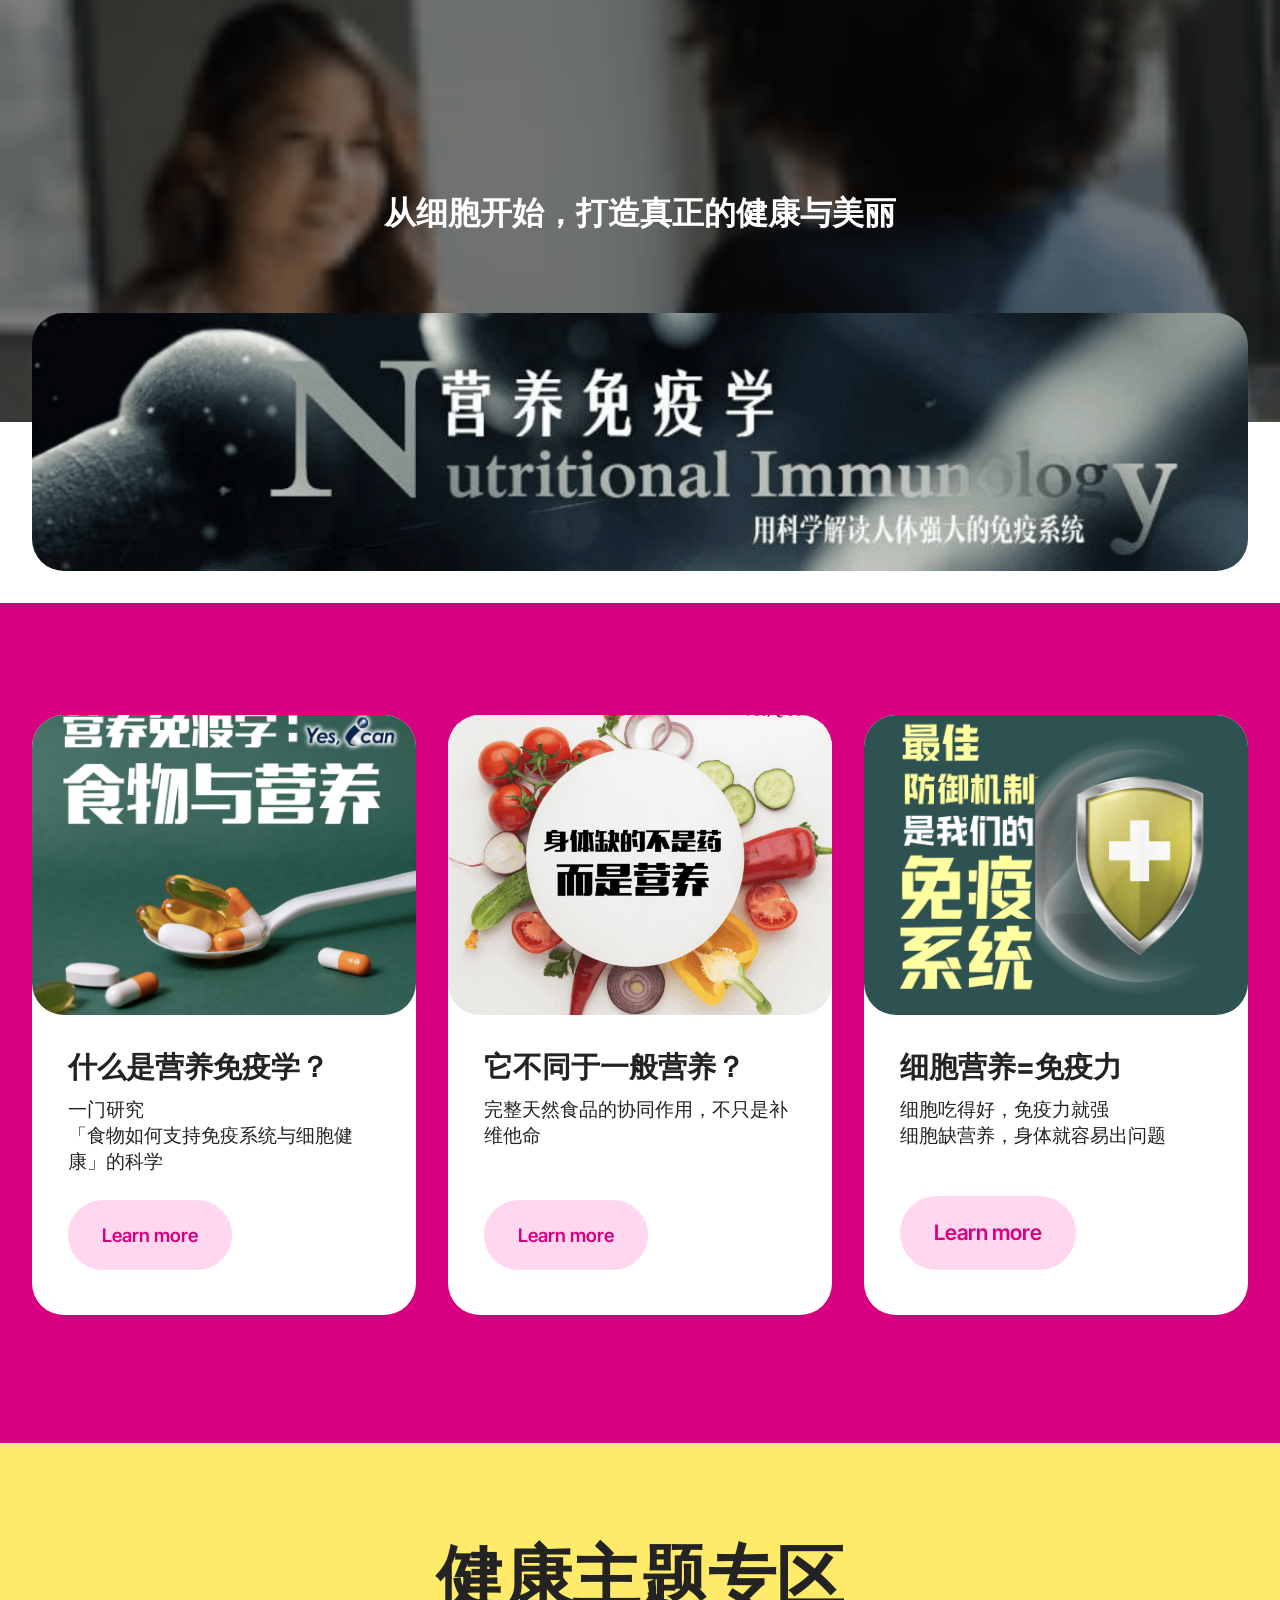
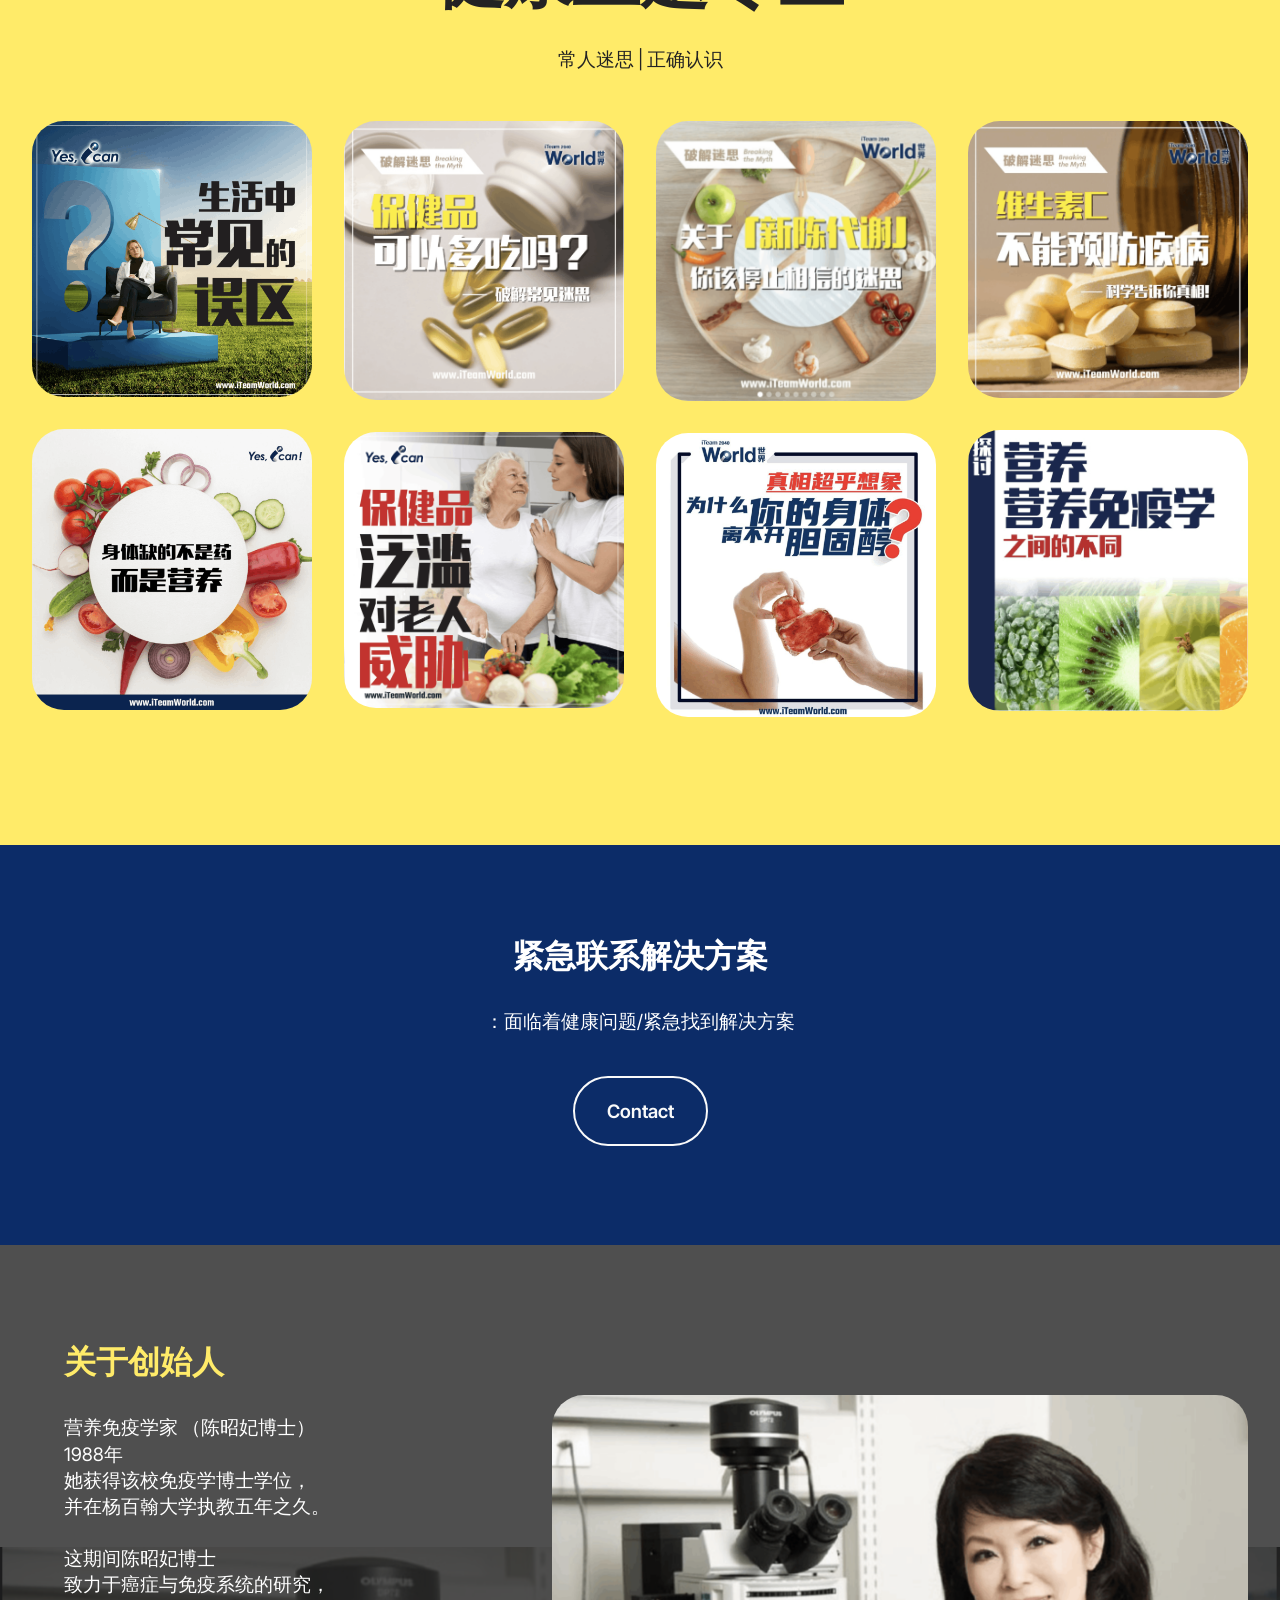
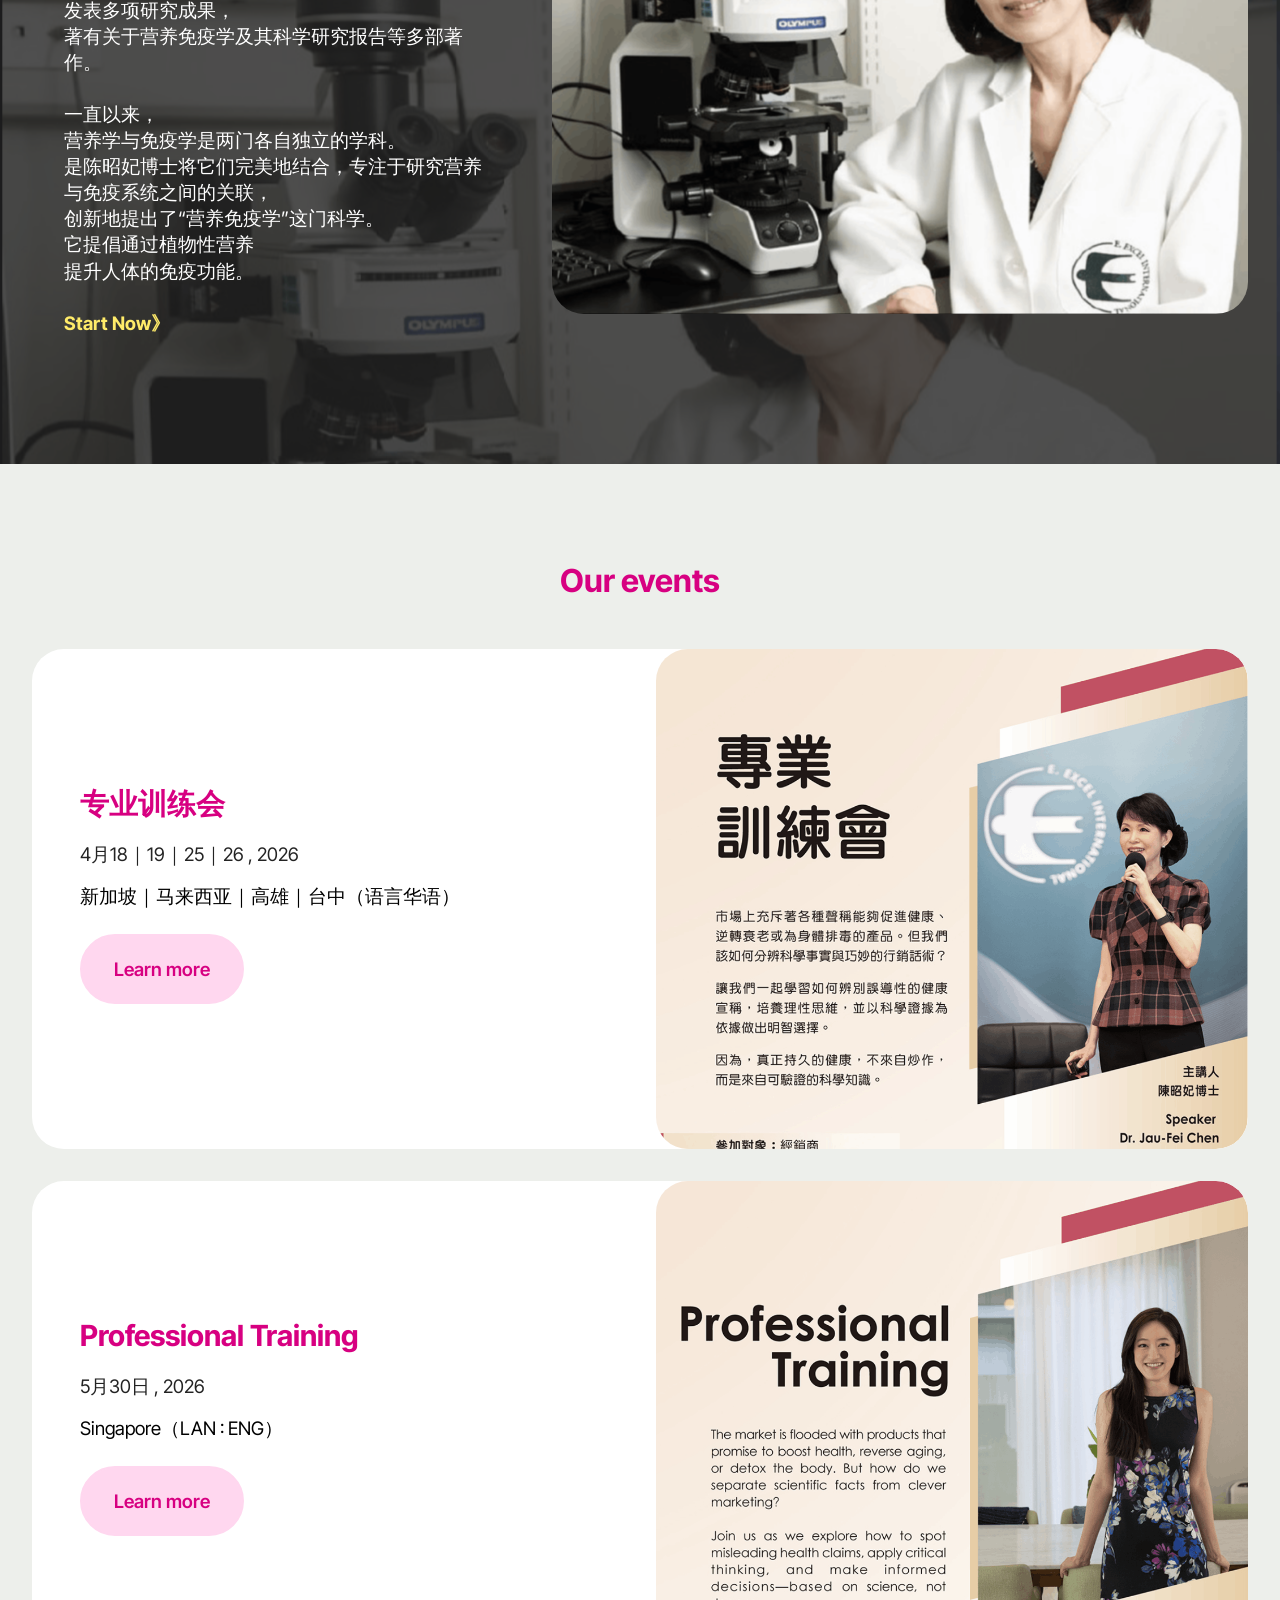
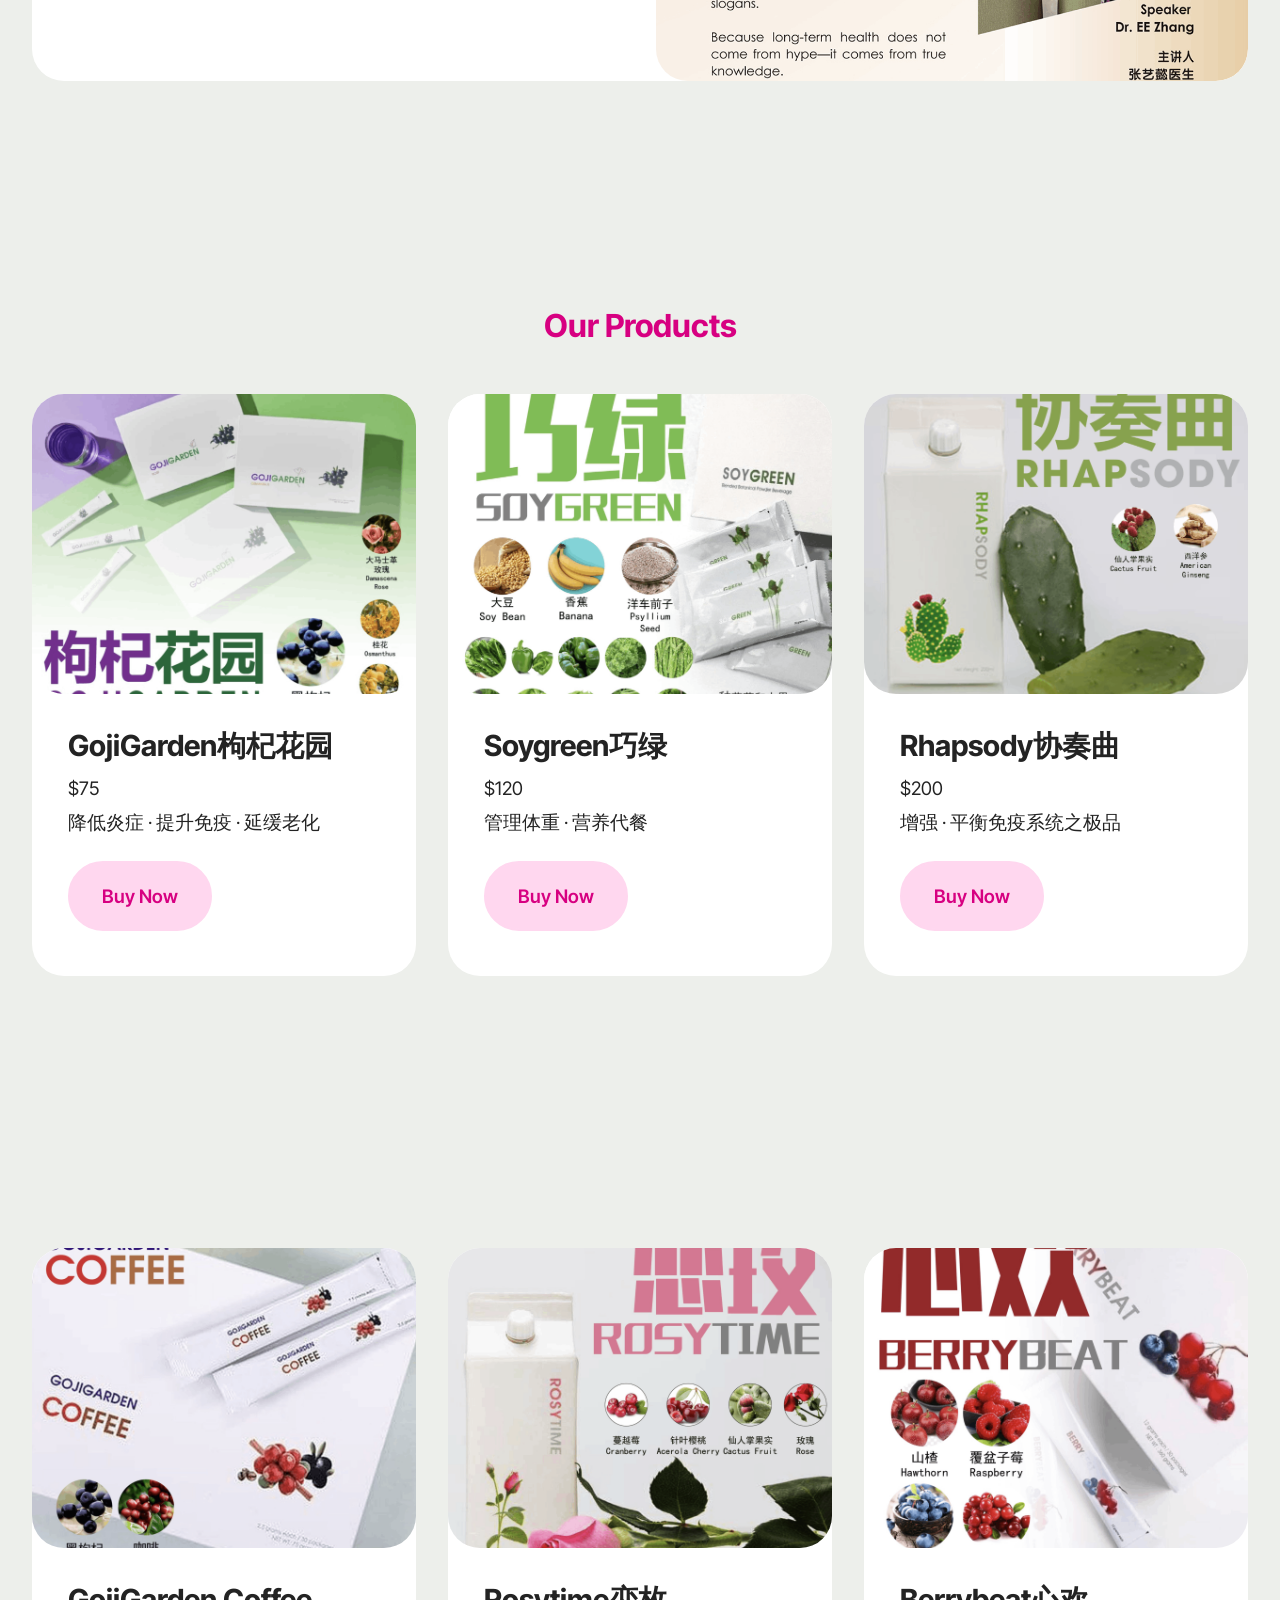
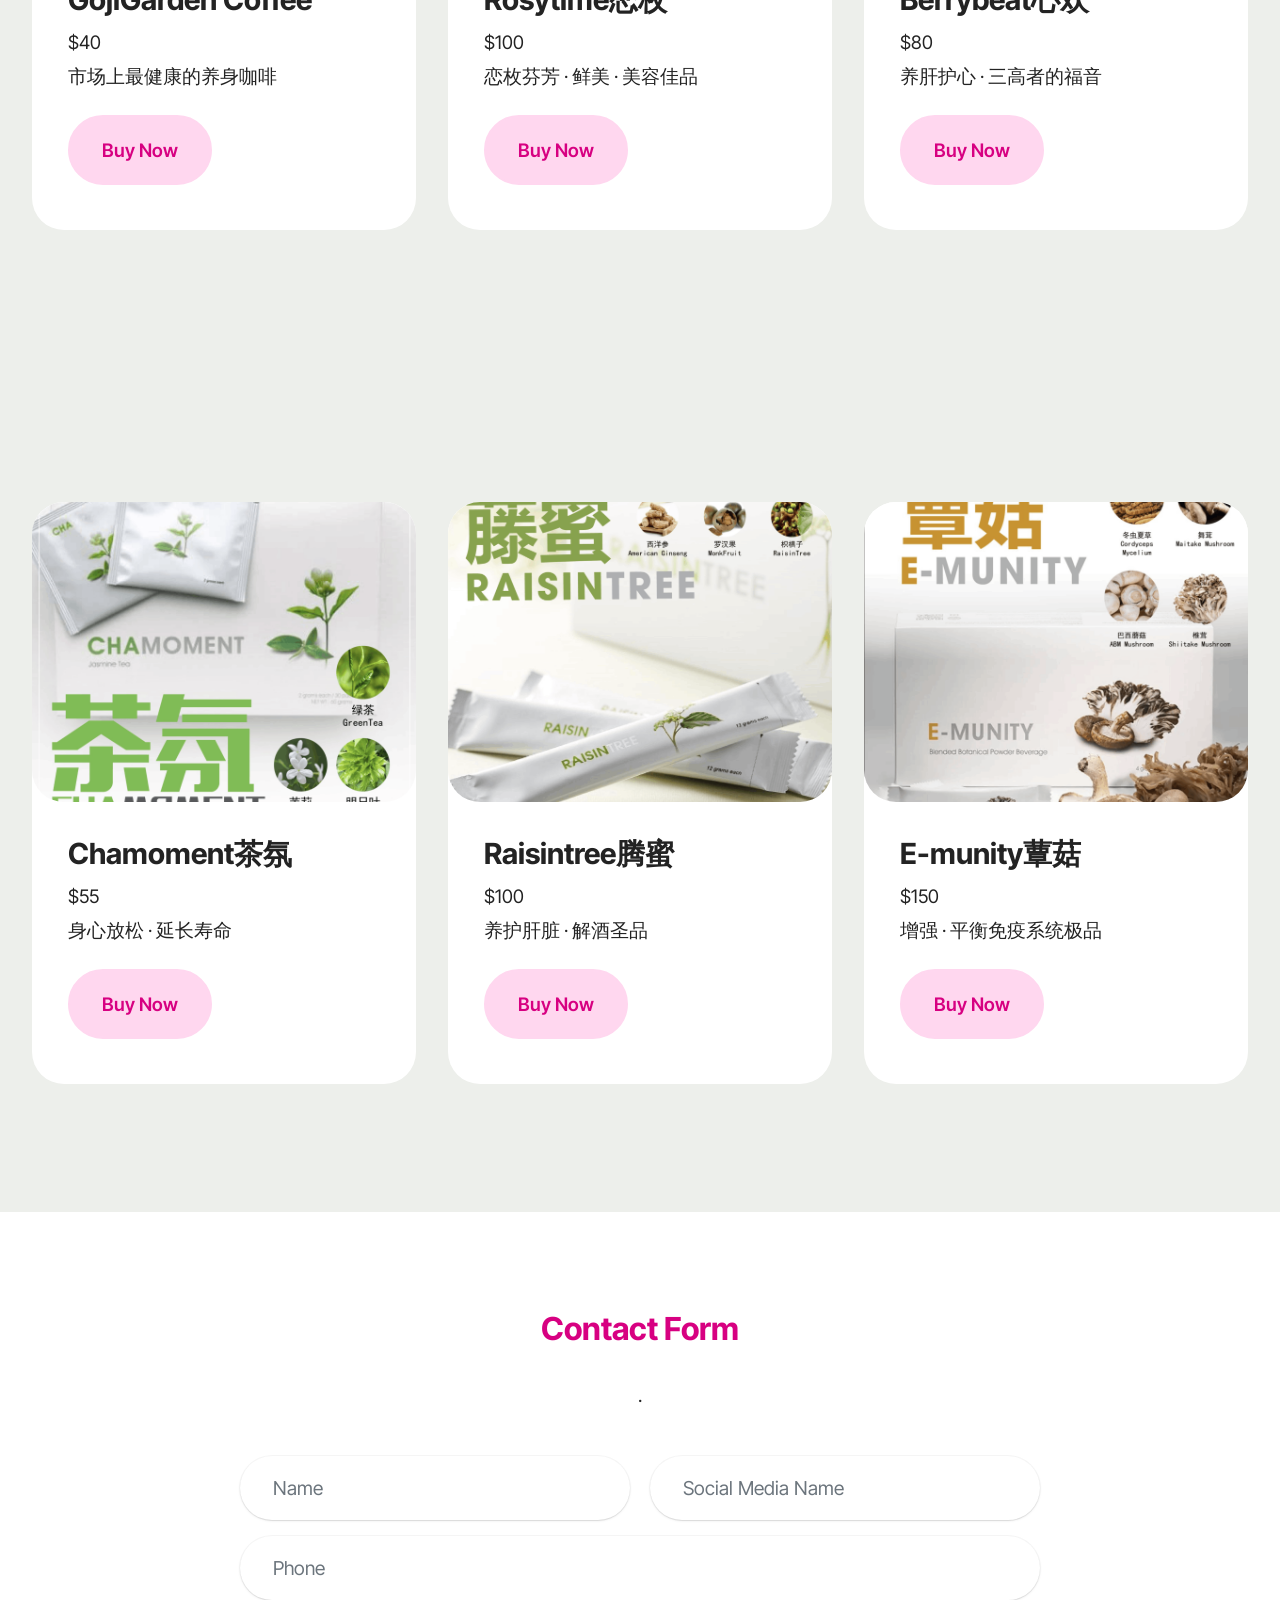
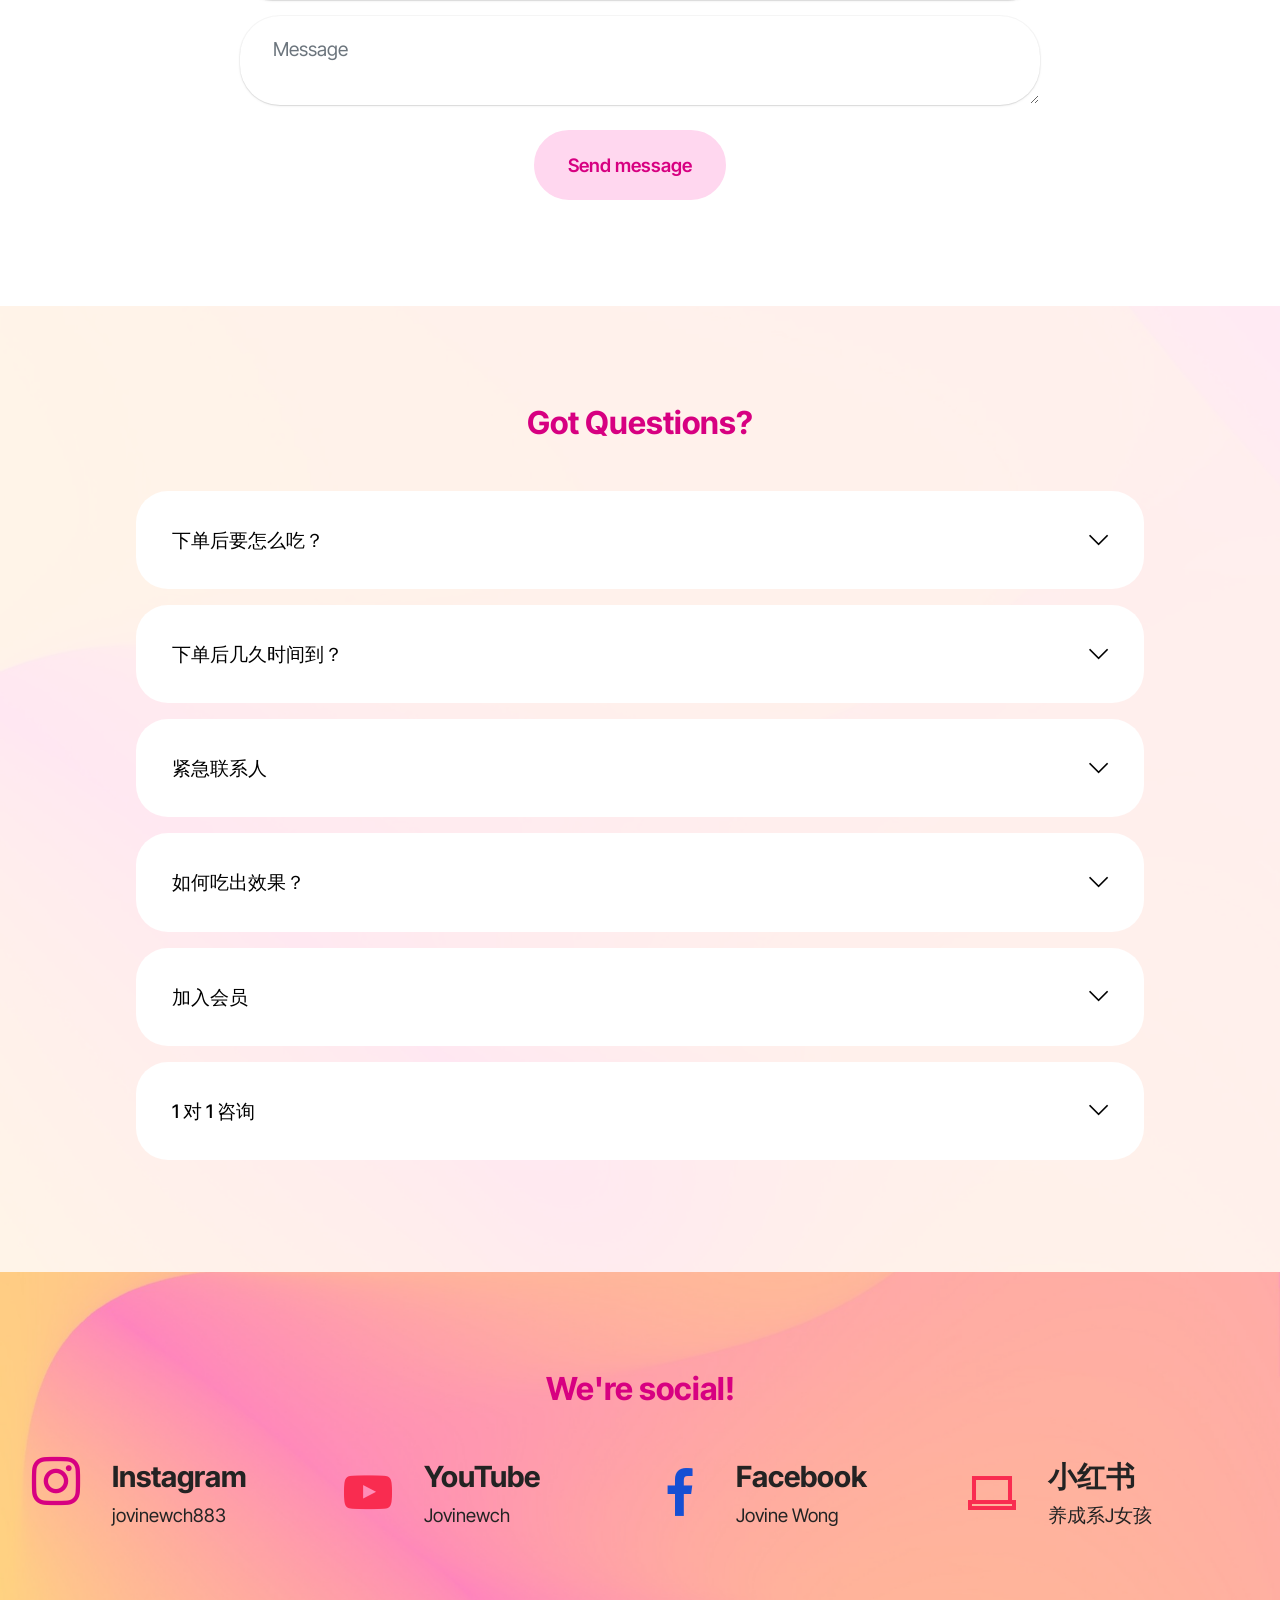
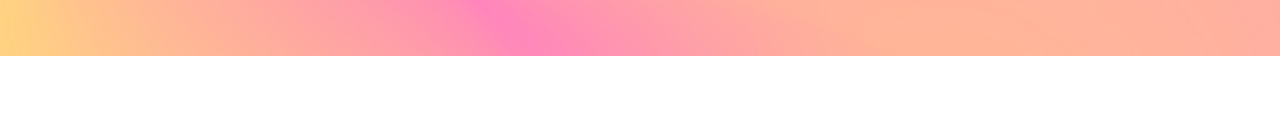
==== index.html @ 250b7144 "create github pages" ====
<!DOCTYPE html>
<html  >
<head>
  <!-- Site made with Mobirise Website Builder v6.1.4, https://mobirise.com -->
  <meta charset="UTF-8">
  <meta http-equiv="X-UA-Compatible" content="IE=edge">
  <meta name="generator" content="Mobirise v6.1.4, mobirise.com">
  <meta name="twitter:card" content="summary_large_image"/>
  <meta name="twitter:image:src" content="assets/images/index-meta.png">
  <meta property="og:image" content="assets/images/index-meta.png">
  <meta name="twitter:title" content="Your Inner World">
  <meta name="viewport" content="width=device-width, initial-scale=1, minimum-scale=1">
  <link rel="shortcut icon" href="assets/images/screenshot202025-10-0620at201.25.31e280afpm-128x128.png" type="image/x-icon">
  <meta name="description" content="Welcome to Your Inner World —
where your cells glow before your skin does.
你的身体，其实一直在说话。
透过营养免疫学，带你走进内在的世界，
看见细胞如何决定能量、肌肤与健康的秘密">
  
  
  <title>Your Inner World</title>
  <link rel="stylesheet" href="assets/web/assets/mobirise-icons2/mobirise2.css">
  <link rel="stylesheet" href="assets/bootstrap/css/bootstrap.min.css">
  <link rel="stylesheet" href="assets/parallax/jarallax.css">
  <link rel="stylesheet" href="assets/animatecss/animate.css">
  <link rel="stylesheet" href="assets/socicon/css/styles.css">
  <link rel="stylesheet" href="assets/theme/css/style.css">
  <link rel="stylesheet" href="assets/gallery/style.css">
  <link rel="preload" href="https://fonts.googleapis.com/css?family=Inter+Tight:100,200,300,400,500,600,700,800,900,100i,200i,300i,400i,500i,600i,700i,800i,900i&display=swap" as="style" onload="this.onload=null;this.rel='stylesheet'">
  <noscript><link rel="stylesheet" href="https://fonts.googleapis.com/css?family=Inter+Tight:100,200,300,400,500,600,700,800,900,100i,200i,300i,400i,500i,600i,700i,800i,900i&display=swap"></noscript>
  <link rel="preload" as="style" href="assets/mobirise/css/mbr-additional.css?v=VxQyGC"><link rel="stylesheet" href="assets/mobirise/css/mbr-additional.css?v=VxQyGC" type="text/css">

  
  
  
</head>
<body>
  
  <section data-bs-version="5.1" class="header5 cid-tJS6uM4N87 mbr-parallax-background" id="header05-1">
	

	
	<div class="mbr-overlay" style="opacity: 0.5; background-color: rgb(0, 0, 0);"></div>
	<div class="topbg"></div>
	<div class="align-center container">
		<div class="row justify-content-center">
			<div class="col-md-12 col-lg-9">
				<h1 class="mbr-section-title mbr-fonts-style mb-4 display-2"><strong>从细胞开始，打造真正的健康与美丽</strong></h1>
				<p class="mbr-text mbr-fonts-style mb-4 display-7"></p>
				
			</div>
		</div>
		<div class="row mt-5 justify-content-center">
			<div class="col-12 col-lg-12">
				<img src="assets/images/screenshot202025-10-0620at2011.59.02e280afam-1282x284.png" alt="Mobirise Website Builder" title="">
			</div>
		</div>
	</div>
</section>

<section data-bs-version="5.1" class="features4 cid-tMlEXTHLbS" id="features04-w">
	
	
	<div class="container">
		<div class="row justify-content-center">
			<div class="col-12 content-head">
				<div class="mbr-section-head mb-5">
					<h4 class="mbr-section-title mbr-fonts-style align-center mb-0 display-1"></h4>
					<h5 class="mbr-section-subtitle mbr-fonts-style align-center mb-0 mt-4 display-7"></h5>
					
				</div>
			</div>
		</div>
		<div class="row">
			<div class="item features-image col-12 col-md-6 col-lg-4 active">
				<div class="item-wrapper">
					<div class="item-img">
						<img src="assets/images/screenshot202025-10-0620at201.48.02e280afpm-816x812.png" alt="Mobirise Website Builder">
					</div>
					<div class="item-content">
						<h5 class="item-title mbr-fonts-style display-5">
							<strong>什么是营养免疫学？</strong>
						</h5>
						
						<p class="mbr-text mbr-fonts-style display-7">一门研究<br>「食物如何支持免疫系统与细胞健康」的科学</p>
						<div class="mbr-section-btn item-footer"><a href="#" class="btn item-btn btn-secondary display-7" target="_blank">Learn more</a></div>
					</div>

				</div>
			</div>
			<div class="item features-image col-12 col-md-6 col-lg-4">
				<div class="item-wrapper">
					<div class="item-img">
						<img src="assets/images/screenshot202025-10-0620at201.25.31e280afpm-712x713.png" alt="Mobirise Website Builder" data-slide-to="1" data-bs-slide-to="1">
					</div>
					<div class="item-content">
						<h5 class="item-title mbr-fonts-style display-5"><strong>它不同于一般营养？</strong>
						</h5>
						
						<p class="mbr-text mbr-fonts-style display-7">完整天然食品的协同作用，不只是补维他命</p>
						<div class="mbr-section-btn item-footer"><a href="" class="btn item-btn btn-secondary display-7">Learn more</a></div>
					</div>
				</div>
			</div><div class="item features-image col-12 col-md-6 col-lg-4">
				<div class="item-wrapper">
					<div class="item-img">
						<img src="assets/images/screenshot202025-10-0620at202.32.43e280afpm-790x824.png" alt="Mobirise Website Builder" data-slide-to="2" data-bs-slide-to="2">
					</div>
					<div class="item-content">
						<h5 class="item-title mbr-fonts-style display-5">
							<strong>细胞营养=免疫力</strong></h5>
						
						<p class="mbr-text mbr-fonts-style display-7">细胞吃得好，免疫力就强<br>细胞缺营养，身体就容易出问题<br>
						</p>
						<div class="mbr-section-btn item-footer"><a href="" class="btn item-btn btn-secondary display-4">Learn more</a></div>
					</div>
				</div>
			</div>
			
		</div>
	</div>
</section>

<section data-bs-version="5.1" class="gallery1 mbr-gallery cid-tMlDYtQ5fF" id="gallery02-v">
    

    
    

    <div class="container">
        <div class="row justify-content-center">
            <div class="col-12 content-head">
                <div class="mbr-section-head mb-5">
                    <h3 class="mbr-section-title mbr-fonts-style align-center m-0 display-1"><strong>健康主题专区</strong></h3>
                    <h4 class="mbr-section-subtitle mbr-fonts-style align-center mb-0 mt-4 display-7">常人迷思 | 正确认识</h4>
                </div>
            </div>
        </div>
        <div class="row mbr-gallery mbr-masonry" data-masonry="{&quot;percentPosition&quot;: true }">
            <div class="col-12 col-md-6 col-lg-3 item gallery-image active">
                <div class="item-wrapper" data-toggle="modal" data-bs-toggle="modal" data-target="#uZ0lN7jy2P-modal" data-bs-target="#uZ0lN7jy2P-modal">
                    <img class="w-100" src="assets/images/screenshot202025-10-0620at201.49.42e280afpm-518x512.png" alt="Mobirise Website Builder" data-slide-to="0" data-bs-slide-to="0" data-target="#lb-uZ0lN7jy2P" data-bs-target="#lb-uZ0lN7jy2P">
                    <div class="icon-wrapper">
                        <span class="mobi-mbri mobi-mbri-search mbr-iconfont mbr-iconfont-btn"></span>
                    </div>
                </div>
                
            </div><div class="col-12 col-md-6 col-lg-3 item gallery-image">
                <div class="item-wrapper" data-toggle="modal" data-bs-toggle="modal" data-target="#uZ0lN7jy2P-modal" data-bs-target="#uZ0lN7jy2P-modal">
                    <img class="w-100" src="assets/images/screenshot202025-10-0620at201.23.51e280afpm-613x611.png" alt="Mobirise Website Builder" data-slide-to="1" data-bs-slide-to="1" data-target="#lb-uZ0lN7jy2P" data-bs-target="#lb-uZ0lN7jy2P">
                    <div class="icon-wrapper">
                        <span class="mobi-mbri mobi-mbri-search mbr-iconfont mbr-iconfont-btn"></span>
                    </div>
                </div>
                
            </div>
            <div class="col-12 col-md-6 col-lg-3 item gallery-image">
                <div class="item-wrapper" data-toggle="modal" data-bs-toggle="modal" data-target="#uZ0lN7jy2P-modal" data-bs-target="#uZ0lN7jy2P-modal">
                    <img class="w-100" src="assets/images/screenshot202025-10-0620at201.27.01e280afpm-613x613.png" alt="Mobirise Website Builder" data-slide-to="2" data-bs-slide-to="2" data-target="#lb-uZ0lN7jy2P" data-bs-target="#lb-uZ0lN7jy2P">
                    <div class="icon-wrapper">
                        <span class="mobi-mbri mobi-mbri-search mbr-iconfont mbr-iconfont-btn"></span>
                    </div>
                </div>
                
            </div>
            
            <div class="col-12 col-md-6 col-lg-3 item gallery-image">
                <div class="item-wrapper" data-toggle="modal" data-bs-toggle="modal" data-target="#uZ0lN7jy2P-modal" data-bs-target="#uZ0lN7jy2P-modal">
                    <img class="w-100" src="assets/images/screenshot202025-10-0620at201.33.58e280afpm-613x608.png" alt="Mobirise Website Builder" data-slide-to="3" data-bs-slide-to="3" data-target="#lb-uZ0lN7jy2P" data-bs-target="#lb-uZ0lN7jy2P">
                    <div class="icon-wrapper">
                        <span class="mobi-mbri mobi-mbri-search mbr-iconfont mbr-iconfont-btn"></span>
                    </div>
                </div>
                
            </div><div class="col-12 col-md-6 col-lg-3 item gallery-image">
                <div class="item-wrapper" data-toggle="modal" data-bs-toggle="modal" data-target="#uZ0lN7jy2P-modal" data-bs-target="#uZ0lN7jy2P-modal">
                    <img class="w-100" src="assets/images/screenshot202025-10-0620at201.25.31e280afpm-518x519.png" alt="Mobirise Website Builder" data-slide-to="4" data-bs-slide-to="4" data-target="#lb-uZ0lN7jy2P" data-bs-target="#lb-uZ0lN7jy2P">
                    <div class="icon-wrapper">
                        <span class="mobi-mbri mobi-mbri-search mbr-iconfont mbr-iconfont-btn"></span>
                    </div>
                </div>
                
            </div><div class="col-12 col-md-6 col-lg-3 item gallery-image">
                <div class="item-wrapper" data-toggle="modal" data-bs-toggle="modal" data-target="#uZ0lN7jy2P-modal" data-bs-target="#uZ0lN7jy2P-modal">
                    <img class="w-100" src="assets/images/screenshot202025-10-0620at201.27.56e280afpm-613x614.png" alt="Mobirise Website Builder" data-slide-to="5" data-bs-slide-to="5" data-target="#lb-uZ0lN7jy2P" data-bs-target="#lb-uZ0lN7jy2P">
                    <div class="icon-wrapper">
                        <span class="mobi-mbri mobi-mbri-search mbr-iconfont mbr-iconfont-btn"></span>
                    </div>
                </div>
                
            </div><div class="col-12 col-md-6 col-lg-3 item gallery-image">
                <div class="item-wrapper" data-toggle="modal" data-bs-toggle="modal" data-target="#uZ0lN7jy2P-modal" data-bs-target="#uZ0lN7jy2P-modal">
                    <img class="w-100" src="assets/images/screenshot202025-10-0620at201.48.20e280afpm-596x589.png" alt="Mobirise Website Builder" data-slide-to="6" data-bs-slide-to="6" data-target="#lb-uZ0lN7jy2P" data-bs-target="#lb-uZ0lN7jy2P">
                    <div class="icon-wrapper">
                        <span class="mobi-mbri mobi-mbri-search mbr-iconfont mbr-iconfont-btn"></span>
                    </div>
                </div>
                
            </div>
            
            <div class="col-12 col-md-6 col-lg-3 item gallery-image">
                <div class="item-wrapper" data-toggle="modal" data-bs-toggle="modal" data-target="#uZ0lN7jy2P-modal" data-bs-target="#uZ0lN7jy2P-modal">
                    <img class="w-100" src="assets/images/screenshot202025-10-0620at201.34.27e280afpm-518x525.png" alt="Mobirise Website Builder" data-slide-to="7" data-bs-slide-to="7" data-target="#lb-uZ0lN7jy2P" data-bs-target="#lb-uZ0lN7jy2P">
                    <div class="icon-wrapper">
                        <span class="mobi-mbri mobi-mbri-search mbr-iconfont mbr-iconfont-btn"></span>
                    </div>
                </div>
                
            </div>
            
        </div>

        <div class="modal mbr-slider" tabindex="-1" role="dialog" aria-hidden="true" id="uZ0lN7jy2P-modal">
            <div class="modal-dialog" role="document">
                <div class="modal-content">
                    <div class="modal-body">
                        <div class="carousel slide" id="lb-uZ0lN7jy2P" data-interval="5000" data-bs-interval="5000">
                            <div class="carousel-inner">
                                <div class="carousel-item active">
                                    <img class="d-block w-100" src="assets/images/screenshot202025-10-0620at201.49.42e280afpm-518x512.png" alt="Mobirise Website Builder">
                                </div><div class="carousel-item">
                                    <img class="d-block w-100" src="assets/images/screenshot202025-10-0620at201.23.51e280afpm-613x611.png" alt="Mobirise Website Builder">
                                </div>
                                <div class="carousel-item">
                                    <img class="d-block w-100" src="assets/images/screenshot202025-10-0620at201.27.01e280afpm-613x613.png" alt="Mobirise Website Builder">
                                </div>
                                
                                <div class="carousel-item">
                                    <img class="d-block w-100" src="assets/images/screenshot202025-10-0620at201.33.58e280afpm-613x608.png" alt="Mobirise Website Builder">
                                </div><div class="carousel-item">
                                    <img class="d-block w-100" src="assets/images/screenshot202025-10-0620at201.25.31e280afpm-518x519.png" alt="Mobirise Website Builder">
                                </div><div class="carousel-item">
                                    <img class="d-block w-100" src="assets/images/screenshot202025-10-0620at201.27.56e280afpm-613x614.png" alt="Mobirise Website Builder">
                                </div><div class="carousel-item">
                                    <img class="d-block w-100" src="assets/images/screenshot202025-10-0620at201.48.20e280afpm-596x589.png" alt="Mobirise Website Builder">
                                </div>
                                
                                <div class="carousel-item">
                                    <img class="d-block w-100" src="assets/images/screenshot202025-10-0620at201.34.27e280afpm-518x525.png" alt="Mobirise Website Builder">
                                </div>
                                
                            </div>
                            <ol class="carousel-indicators">
                                <li data-slide-to="0" data-bs-slide-to="0" class="active" data-target="#lb-uZ0lN7jy2P" data-bs-target="#lb-uZ0lN7jy2P"></li>
                                <li data-slide-to="1" data-bs-slide-to="1" data-target="#lb-uZ0lN7jy2P" data-bs-target="#lb-uZ0lN7jy2P"></li>
                                <li data-slide-to="2" data-bs-slide-to="2" data-target="#lb-uZ0lN7jy2P" data-bs-target="#lb-uZ0lN7jy2P"></li>
                                <li data-slide-to="3" data-bs-slide-to="3" data-target="#lb-uZ0lN7jy2P" data-bs-target="#lb-uZ0lN7jy2P"></li>
                                <li data-slide-to="4" data-bs-slide-to="4" data-target="#lb-uZ0lN7jy2P" data-bs-target="#lb-uZ0lN7jy2P"></li>
                                <li data-slide-to="5" data-bs-slide-to="5" data-target="#lb-uZ0lN7jy2P" data-bs-target="#lb-uZ0lN7jy2P"></li><li data-slide-to="6" data-bs-slide-to="6" data-target="#lb-uZ0lN7jy2P" data-bs-target="#lb-uZ0lN7jy2P"></li>
                                <li data-slide-to="7" data-bs-slide-to="7" data-target="#lb-uZ0lN7jy2P" data-bs-target="#lb-uZ0lN7jy2P"></li>
                            </ol>
                            <a role="button" href="" class="close" data-dismiss="modal" data-bs-dismiss="modal" aria-label="Close">
                            </a>
                            <a class="carousel-control-prev carousel-control" role="button" data-slide="prev" data-bs-slide="prev" href="#lb-uZ0lN7jy2P">
                                <span class="mobi-mbri mobi-mbri-arrow-prev" aria-hidden="true"></span>
                                <span class="sr-only visually-hidden">Previous</span>
                            </a>
                            <a class="carousel-control-next carousel-control" role="button" data-slide="next" data-bs-slide="next" href="#lb-uZ0lN7jy2P">
                                <span class="mobi-mbri mobi-mbri-arrow-next" aria-hidden="true"></span>
                                <span class="sr-only visually-hidden">Next</span>
                            </a>
                        </div>
                    </div>
                </div>
            </div>
        </div>
    </div>
</section>

<section data-bs-version="5.1" class="header09 cid-tLAX5BnXkJ" id="header09-q">
	
	
	<div class="container">
		<div class="row">
			<div class="content-wrap col-12 col-md-8">
				<h1 class="mbr-section-title mbr-fonts-style mbr-white mb-4 display-2"><strong>紧急联系解决方案</strong></h1>
				
				<p class="mbr-fonts-style mbr-text mbr-white mb-4 display-7">：面临着健康问题/紧急找到解决方案</p>
				<div class="mbr-section-btn"><a class="btn btn-white-outline display-7" href="https://mobiri.se">Contact</a></div>
			</div>
		</div>
	</div>
</section>

<section data-bs-version="5.1" class="header1 cid-tJS9vXDdRK mbr-parallax-background" id="header01-7">
	

	
	<div class="mbr-overlay" style="opacity: 0.8; background-color: rgb(35, 35, 35);"></div>

	<div class="container">
		<div class="row justify-content-center">
			<div class="col-12 col-md-12 col-lg-7 image-wrapper">
				<img class="w-100" src="assets/images/screenshot202025-10-0620at202.39.46e280afpm-1003x669.png" alt="Mobirise Website Builder">
			</div>
			<div class="col-12 col-lg col-md-12">
				<div class="text-wrapper align-left">
					<h1 class="mbr-section-title mbr-fonts-style mb-4 display-2"><strong>关于创始人</strong></h1>
					<p class="mbr-text mbr-fonts-style mb-4 display-7">营养免疫学家 （陈昭妃博士）<br>1988年<br>她获得该校免疫学博士学位，<br>并在杨百翰大学执教五年之久。<br><br>这期间陈昭妃博士<br>致力于癌症与免疫系统的研究，<br>发表多项研究成果，<br>著有关于营养免疫学及其科学研究报告等多部著作。 <br><br> 一直以来，<br>营养学与免疫学是两门各自独立的学科。<br>是陈昭妃博士将它们完美地结合，专注于研究营养与免疫系统之间的关联，<br>创新地提出了“营养免疫学”这门科学。<br>它提倡通过植物性营养<br>提升人体的免疫功能。<br><br><a href="#" class="text-primary"><strong>Start Now》</strong></a></p>
					
				</div>
			</div>
		</div>
	</div>
</section>

<section data-bs-version="5.1" class="news06 cid-uYOrSY8rGN" id="news06-1t">
  

  
  

  <div class="container">
    <div class="row justify-content-center">
      <div class="col-12 mb-5 content-head">
        <h3 class="mbr-fonts-style align-center mb-0 mbr-section-maintitle display-2">
          <strong>Our events</strong>
        </h3>
        
      </div>
    </div>
    <div class="row justify-content-center align-items-center item features-image">
      <div class="col-12 ">
        <div class="item-wrapper">
          <div class="row">
            <div class="col-12 col-md-12 col-lg-6 image-wrapper">
              <img class="w-100" src="assets/images/screenshot202025-10-0620at202.52.08e280afpm-1138x1002.png" alt="Mobirise Website Builder">
            </div>
            <div class="col-12 col-lg col-md-12">
              <div class="text-wrapper align-left">
                <h5 class="mbr-section-title mbr-fonts-style mb-3 display-5"><strong>专业训练会</strong></h5>
                <p class="price mbr-fonts-style mb-3 display-7">
                  4月18｜19｜25｜26 , 2026</p>
                <p class="mbr-text mbr-fonts-style mb-3 display-7">新加坡｜马来西亚｜高雄｜台中（语言华语）</p>
                <div class="mbr-section-btn mt-3"><a class="btn btn-lg btn-secondary display-7" href="https://mobiri.se">
                    Learn more
                  </a></div>
              </div>
            </div>
          </div>
        </div>
      </div>
    </div>
    <div class="row justify-content-center align-items-center item features-image">
      <div class="col-12">
        <div class="item-wrapper">
          <div class="row">
            <div class="col-12 col-md-12 col-lg-6 image-wrapper">
              <img class="w-100" src="assets/images/screenshot202025-10-0620at202.51.55e280afpm-1136x998.png" alt="Mobirise Website Builder">
            </div>
            <div class="col-12 col-lg col-md-12">
              <div class="text-wrapper align-left">
                <h5 class="mbr-section-title mbr-fonts-style mb-3 display-5">
                  <strong>Professional Training</strong></h5>
                <p class="price mbr-fonts-style mb-3 display-7">5月30日 , 2026</p>
                <p class="mbr-text mbr-fonts-style mb-3 display-7">Singapore（LAN : ENG）</p>
                <div class="mbr-section-btn mt-3"><a class="btn btn-lg btn-secondary display-7" href="https://mobiri.se">Learn more</a></div>
              </div>
            </div>
          </div>
        </div>
      </div>
    </div>
  </div>
</section>

<section data-bs-version="5.1" class="pricing02 cid-uYOrNkiwue" id="pricing02-1s">
  
  
  <div class="container">
    <div class="row justify-content-center">
      <div class="col-12 content-head">
        <div class="mbr-section-head mb-5">
          <h4 class="mbr-section-title mbr-fonts-style align-center mb-0 display-2">
            <strong>Our Products</strong>
          </h4>
          
          
        </div>
      </div>
    </div>
    <div class="row">
      <div class="item features-image col-12 col-md-6 col-lg-4">
        <div class="item-wrapper">
          <div class="item-img">
            <img src="assets/images/screenshot202025-10-0620at201.42.03e280afpm-816x818.png" alt="Mobirise Website Builder">
          </div>
          <div class="item-content">
            <h5 class="item-title mbr-fonts-style display-5">
              <strong>GojiGarden枸杞花园</strong><strong><br></strong></h5>
            <h6 class="item-subtitle mbr-fonts-style display-7">
              $75</h6>
            <p class="mbr-text mbr-fonts-style display-7">降低炎症 · 提升免疫 · 延缓老化&nbsp;</p>
            <div class="mbr-section-btn item-footer"><a href="" class="btn item-btn btn-secondary display-7">Buy Now</a></div>
          </div>

        </div>
      </div>
      <div class="item features-image col-12 col-md-6 col-lg-4">
        <div class="item-wrapper">
          <div class="item-img">
            <img src="assets/images/screenshot202025-10-0620at201.43.06e280afpm-816x787.png" alt="Mobirise Website Builder">
          </div>
          <div class="item-content">
            <h5 class="item-title mbr-fonts-style display-5">
              <strong>Soygreen巧绿</strong><strong><br></strong></h5>
            <h6 class="item-subtitle mbr-fonts-style display-7">
              $120</h6>
            <p class="mbr-text mbr-fonts-style display-7">管理体重 · 营养代餐</p>
            <div class="mbr-section-btn item-footer"><a href="" class="btn item-btn btn-secondary display-7">Buy Now</a></div>
          </div>
        </div>
      </div>
      <div class="item features-image col-12 col-md-6 col-lg-4">
        <div class="item-wrapper">
          <div class="item-img">
            <img src="assets/images/screenshot202025-10-0620at201.41.49e280afpm-816x815.png" alt="Mobirise Website Builder">
          </div>
          <div class="item-content">
            <h5 class="item-title mbr-fonts-style display-5">
              <strong>Rhapsody协奏曲</strong><strong><br></strong></h5>
            <h6 class="item-subtitle mbr-fonts-style display-7">
              $200</h6>
            <p class="mbr-text mbr-fonts-style display-7">增强 · 平衡免疫系统之极品</p>
            <div class="mbr-section-btn item-footer"><a href="" class="btn item-btn btn-secondary display-7">Buy Now</a></div>
          </div>
        </div>
      </div>
    </div>
  </div>
</section>

<section data-bs-version="5.1" class="pricing02 cid-uYPlQSSwQF" id="pricing02-1w">
  
  
  <div class="container">
    <div class="row justify-content-center">
      <div class="col-12 content-head">
        <div class="mbr-section-head mb-5">
          <h4 class="mbr-section-title mbr-fonts-style align-center mb-0 display-2"></h4>
          
          
        </div>
      </div>
    </div>
    <div class="row">
      <div class="item features-image col-12 col-md-6 col-lg-4">
        <div class="item-wrapper">
          <div class="item-img">
            <img src="assets/images/screenshot202025-10-0620at201.46.32e280afpm-816x810.png" alt="Mobirise Website Builder">
          </div>
          <div class="item-content">
            <h5 class="item-title mbr-fonts-style display-5">
              <strong>GojiGarden Coffee</strong></h5>
            <h6 class="item-subtitle mbr-fonts-style display-7">
              $40</h6>
            <p class="mbr-text mbr-fonts-style display-7">
              市场上最健康的养身咖啡</p>
            <div class="mbr-section-btn item-footer"><a href="" class="btn item-btn btn-secondary display-7">Buy Now</a></div>
          </div>

        </div>
      </div>
      <div class="item features-image col-12 col-md-6 col-lg-4">
        <div class="item-wrapper">
          <div class="item-img">
            <img src="assets/images/screenshot202025-10-0620at201.45.29e280afpm-816x812.png" alt="Mobirise Website Builder">
          </div>
          <div class="item-content">
            <h5 class="item-title mbr-fonts-style display-5">
              <strong>Rosytime恋枚</strong><strong><br></strong></h5>
            <h6 class="item-subtitle mbr-fonts-style display-7">
              $100</h6>
            <p class="mbr-text mbr-fonts-style display-7">恋枚芬芳 · 鲜美 · 美容佳品</p>
            <div class="mbr-section-btn item-footer"><a href="" class="btn item-btn btn-secondary display-7">Buy Now</a></div>
          </div>
        </div>
      </div>
      <div class="item features-image col-12 col-md-6 col-lg-4">
        <div class="item-wrapper">
          <div class="item-img">
            <img src="assets/images/screenshot202025-10-0620at201.44.18e280afpm-816x816.png" alt="Mobirise Website Builder">
          </div>
          <div class="item-content">
            <h5 class="item-title mbr-fonts-style display-5">
              <strong>Berrybeat心欢</strong></h5>
            <h6 class="item-subtitle mbr-fonts-style display-7">
              $80</h6>
            <p class="mbr-text mbr-fonts-style display-7">
              养肝护心 · 三高者的福音<br>
            </p>
            <div class="mbr-section-btn item-footer"><a href="" class="btn item-btn btn-secondary display-7">Buy Now</a></div>
          </div>
        </div>
      </div>
    </div>
  </div>
</section>

<section data-bs-version="5.1" class="pricing02 cid-uYPm4q3OKq" id="pricing02-1x">
  
  
  <div class="container">
    <div class="row justify-content-center">
      <div class="col-12 content-head">
        <div class="mbr-section-head mb-5">
          <h4 class="mbr-section-title mbr-fonts-style align-center mb-0 display-2"></h4>
          
          
        </div>
      </div>
    </div>
    <div class="row">
      <div class="item features-image col-12 col-md-6 col-lg-4">
        <div class="item-wrapper">
          <div class="item-img">
            <img src="assets/images/screenshot202025-10-0620at201.44.04e280afpm-816x810.png" alt="Mobirise Website Builder">
          </div>
          <div class="item-content">
            <h5 class="item-title mbr-fonts-style display-5">
              <strong>Chamoment茶氛</strong><strong><br></strong></h5>
            <h6 class="item-subtitle mbr-fonts-style display-7">
              $55</h6>
            <p class="mbr-text mbr-fonts-style display-7">
              身心放松 · 延长寿命</p>
            <div class="mbr-section-btn item-footer"><a href="" class="btn item-btn btn-secondary display-7">Buy Now</a></div>
          </div>

        </div>
      </div>
      <div class="item features-image col-12 col-md-6 col-lg-4">
        <div class="item-wrapper">
          <div class="item-img">
            <img src="assets/images/screenshot202025-10-0620at201.41.27e280afpm-816x823.png" alt="Mobirise Website Builder">
          </div>
          <div class="item-content">
            <h5 class="item-title mbr-fonts-style display-5">
              <strong>Raisintree腾蜜</strong></h5>
            <h6 class="item-subtitle mbr-fonts-style display-7">
              $100</h6>
            <p class="mbr-text mbr-fonts-style display-7">养护肝脏 · 解酒圣品</p>
            <div class="mbr-section-btn item-footer"><a href="" class="btn item-btn btn-secondary display-7">Buy Now</a></div>
          </div>
        </div>
      </div>
      <div class="item features-image col-12 col-md-6 col-lg-4">
        <div class="item-wrapper">
          <div class="item-img">
            <img src="assets/images/screenshot202025-10-0620at201.41.09e280afpm-816x812.png" alt="Mobirise Website Builder">
          </div>
          <div class="item-content">
            <h5 class="item-title mbr-fonts-style display-5">
              <strong>E-munity蕈菇</strong></h5>
            <h6 class="item-subtitle mbr-fonts-style display-7">
              $150</h6>
            <p class="mbr-text mbr-fonts-style display-7">增强 · 平衡免疫系统极品</p>
            <div class="mbr-section-btn item-footer"><a href="" class="btn item-btn btn-secondary display-7">Buy Now</a></div>
          </div>
        </div>
      </div>
    </div>
  </div>
</section>

<section data-bs-version="5.1" class="form5 cid-tJS9pBcTSa" id="form02-6">
    
    
    <div class="container">
        <div class="mbr-section-head mb-5">
            <h3 class="mbr-section-title mbr-fonts-style align-center mb-0 display-2">
                <strong>Contact Form</strong></h3>
            <h4 class="mbr-section-subtitle mbr-fonts-style align-center mb-0 mt-4 display-7"><div>.</div></h4>
        </div>
        <div class="row justify-content-center mt-4">
            <div class="col-lg-8 mx-auto mbr-form" data-form-type="formoid">
                <form action="https://mobirise.eu/" method="POST" class="mbr-form form-with-styler" data-form-title="Form Name"><input type="hidden" name="email" data-form-email="true" value="BBPtGLeil36klwlvJGdckmb+D3pltCVx8GfotnMgFi1pIN8ldf95THLpP+9SELHH7iDtEPBv2+sWI0qLg1fqvqNF+PccgMhoNZMB4TZabjMBpUZHLXEiodQW3PaOrWe+">
                    <div class="row">
                        <div hidden="hidden" data-form-alert="" class="alert alert-success col-12">Thanks for filling out the form!</div>
                        <div hidden="hidden" data-form-alert-danger="" class="alert alert-danger col-12">
                            Oops...! some problem!
                        </div>
                    </div>
                    <div class="dragArea row">
                        <div class="col-md col-sm-12 form-group mb-3" data-for="name">
                            <input type="text" name="name" placeholder="Name" data-form-field="name" class="form-control" value="" id="name-form02-6">
                        </div>
                        <div class="col-md col-sm-12 form-group mb-3" data-for="email">
                            <input type="email" name="email" placeholder="Social Media Name" data-form-field="email" class="form-control" value="" id="email-form02-6">
                        </div>
                        <div class="col-12 form-group mb-3" data-for="phone">
                            <input type="tel" name="phone" placeholder="Phone" data-form-field="phone" class="form-control" value="" id="phone-form02-6">
                        </div>
                        <div class="col-12 form-group mb-3" data-for="textarea">
                            <textarea name="textarea" placeholder="Message" data-form-field="textarea" class="form-control" id="textarea-form02-6"></textarea>
                        </div>
                        <div class="col-lg-12 col-md-12 col-sm-12 align-center mbr-section-btn"><button type="submit" class="btn btn-secondary display-7">Send message</button></div>
                    </div>
                </form>
            </div>
        </div>
    </div>
</section>

<section data-bs-version="5.1" class="list1 cid-uYOrEz53UX" id="list01-1r">	
    
	<div class="mbr-overlay" style="opacity: 0.9; background-color: rgb(255, 255, 255);"></div>
	<div class="container">
		<div class="row justify-content-center">
			<div class="col-12 col-md-12 col-lg-10 m-auto">
				<div class="content">
					<div class="row justify-content-center mb-5">
						<div class="col-12 content-head">
							<div class="mbr-section-head">
								<h4 class="mbr-section-title mbr-fonts-style align-center mb-0 display-2">
									<strong>Got Questions?</strong>
								</h4>
								
							</div>
						</div>
					</div>
					<div id="bootstrap-accordion_10" class="panel-group accordionStyles accordion" role="tablist" aria-multiselectable="true">
						<div class="card">
							<div class="card-header" role="tab" id="headingOne">
								<a role="button" class="panel-title collapsed" data-toggle="collapse" data-bs-toggle="collapse" data-core="" href="#collapse1_10" aria-expanded="false" aria-controls="collapse1">
									<h6 class="panel-title-edit mbr-semibold mbr-fonts-style mb-0 display-7">
										下单后要怎么吃？</h6>
									<span class="sign mbr-iconfont mobi-mbri-arrow-down"></span>
								</a>
							</div>
							<div id="collapse1_10" class="panel-collapse noScroll collapse" role="tabpanel" aria-labelledby="headingOne" data-parent="#accordion" data-bs-parent="#bootstrap-accordion_10">
								<div class="panel-body">
									<p class="mbr-fonts-style panel-text display-7">我会附上清楚的食用指南给你，也会根据你的身体状况教你最适合的搭配方式，让你安心开始～</p>
								</div>
							</div>
						</div>
						<div class="card">
							<div class="card-header" role="tab" id="headingOne">
								<a role="button" class="panel-title collapsed" data-toggle="collapse" data-bs-toggle="collapse" data-core="" href="#collapse2_10" aria-expanded="false" aria-controls="collapse2">
									<h6 class="panel-title-edit mbr-semibold mbr-fonts-style mb-0 display-7">
										下单后几久时间到？</h6>
									<span class="sign mbr-iconfont mobi-mbri-arrow-down"></span>
								</a>
							</div>
							<div id="collapse2_10" class="panel-collapse noScroll collapse" role="tabpanel" aria-labelledby="headingOne" data-parent="#accordion" data-bs-parent="#bootstrap-accordion_10">
								<div class="panel-body">
									<p class="mbr-fonts-style panel-text display-7">
										通常 2～3 个工作日就能收到</p>
								</div>
							</div>
						</div>
						<div class="card">
							<div class="card-header" role="tab" id="headingOne">
								<a role="button" class="panel-title collapsed" data-toggle="collapse" data-bs-toggle="collapse" data-core="" href="#collapse3_10" aria-expanded="false" aria-controls="collapse3">
									<h6 class="panel-title-edit mbr-semibold mbr-fonts-style mb-0 display-7">
										紧急联系人</h6>
									<span class="sign mbr-iconfont mobi-mbri-arrow-down"></span>
								</a>
							</div>
							<div id="collapse3_10" class="panel-collapse noScroll collapse" role="tabpanel" aria-labelledby="headingOne" data-parent="#accordion" data-bs-parent="#bootstrap-accordion_10">
								<div class="panel-body">
									<p class="mbr-fonts-style panel-text display-7">你可以直接私讯我，我就是你的专属顾问✨ 有任何问题都可以马上找我。<br></p>
								</div>
							</div>
						</div>
						<div class="card">
							<div class="card-header" role="tab" id="headingOne">
								<a role="button" class="panel-title collapsed" data-toggle="collapse" data-bs-toggle="collapse" data-core="" href="#collapse4_10" aria-expanded="false" aria-controls="collapse4">
									<h6 class="panel-title-edit mbr-semibold mbr-fonts-style mb-0 display-7">
										如何吃出效果？</h6>
									<span class="sign mbr-iconfont mobi-mbri-arrow-down"></span>
								</a>
							</div>
							<div id="collapse4_10" class="panel-collapse noScroll collapse" role="tabpanel" aria-labelledby="headingOne" data-parent="#accordion" data-bs-parent="#bootstrap-accordion_10">
								<div class="panel-body">
									<p class="mbr-fonts-style panel-text display-7">规律喝＋持续3-6的时间最关键！<br>因为我们人体的行陈代谢 3-6个月会替换一次<br>另外，我也会教你简单的生活习惯调整，让身体更快感受到变化💪<br></p>
								</div>
							</div>
						</div>
						<div class="card">
							<div class="card-header" role="tab" id="headingOne">
								<a role="button" class="panel-title collapsed" data-toggle="collapse" data-bs-toggle="collapse" data-core="" href="#collapse5_10" aria-expanded="false" aria-controls="collapse5">
									<h6 class="panel-title-edit mbr-semibold mbr-fonts-style mb-0 display-7">加入会员</h6>
									<span class="sign mbr-iconfont mobi-mbri-arrow-down"></span>
								</a>
							</div>
							<div id="collapse5_10" class="panel-collapse noScroll collapse" role="tabpanel" aria-labelledby="headingOne" data-parent="#accordion" data-bs-parent="#bootstrap-accordion_10">
								<div class="panel-body">
									<p class="mbr-fonts-style panel-text display-7">
										可以享有专属优惠价、再送你8堂受用一生的健康知识课，还有我们的健康社群支持💖
									</p>
								</div>
							</div>
						</div>
						<div class="card">
							<div class="card-header" role="tab" id="headingOne">
								<a role="button" class="panel-title collapsed" data-toggle="collapse" data-bs-toggle="collapse" data-core="" href="#collapse6_10" aria-expanded="false" aria-controls="collapse6">
									<h6 class="panel-title-edit mbr-semibold mbr-fonts-style mb-0 display-7">1 对 1 咨询</h6>
									<span class="sign mbr-iconfont mobi-mbri-arrow-down"></span>
								</a>
							</div>
							<div id="collapse6_10" class="panel-collapse noScroll collapse" role="tabpanel" aria-labelledby="headingOne" data-parent="#accordion" data-bs-parent="#bootstrap-accordion_10">
								<div class="panel-body">
									<p class="mbr-fonts-style panel-text display-7">
										当然可以<br>我会帮你了解身体状况，再为你规划出最适合的搭配方式，确保效果更稳定更安全。
									</p>
								</div>
							</div>
						</div>
					</div>
				</div>
			</div>
		</div>
	</div>
</section>

<section data-bs-version="5.1" class="social06 cid-uYOrr0IzXD mbr-parallax-background" id="social06-1p">
	

	
	<div class="mbr-overlay" style="opacity: 0.5; background-color: rgb(255, 255, 255);"></div>
	<div class="container">
		<div class="row justify-content-center">
			<div class="col-12 content-head">
				<div class="mb-5">
					<h5 class="mbr-section-title mbr-fonts-style align-center mb-0 display-2">
						<strong>We're social!</strong>
					</h5>
					
				</div>
			</div>
		</div>
		<div class="row">
			

			
			
			<div class="item features-without-image col-12 col-md-6 col-lg-3 active">
				<div class="item-wrapper">
					<a href="https://www.instagram.com/jovinewch883?utm_source=ig_web_button_share_sheet&igsh=ZDNlZDc0MzIxNw=="><span class="mbr-iconfont m-auto socicon-instagram socicon" style="color: rgb(215, 0, 129); fill: rgb(215, 0, 129);"></span></a>
					<div class="card-box">
						<h4 class="card-title mbr-fonts-style mb-1 display-5">
							<strong>Instagram</strong>
						</h4>
						<h5 class="card-text mbr-fonts-style display-7">jovinewch883</h5>
					</div>
				</div>
			</div><div class="item features-without-image col-12 col-md-6 col-lg-3">
				<div class="item-wrapper">
					<span class="mbr-iconfont m-auto socicon-youtube socicon" style="color: rgb(249, 44, 80); fill: rgb(249, 44, 80);"></span>
					<div class="card-box">
						<h4 class="card-title mbr-fonts-style mb-1 display-5">
							<strong>YouTube</strong>
						</h4>
						<h5 class="card-text mbr-fonts-style display-7">Jovinewch</h5>
					</div>
				</div>
			</div><div class="item features-without-image col-12 col-md-6 col-lg-3">
				<div class="item-wrapper">
					<span class="mbr-iconfont m-auto socicon-facebook socicon" style="color: rgb(22, 79, 211); fill: rgb(22, 79, 211);"></span>
					<div class="card-box">
						<h4 class="card-title mbr-fonts-style mb-1 display-5">
							<strong>Facebook</strong></h4>
						<h5 class="card-text mbr-fonts-style display-7">Jovine Wong</h5>
					</div>
				</div>
			</div><div class="item features-without-image col-12 col-md-6 col-lg-3">
				<div class="item-wrapper">
					<span class="mbr-iconfont m-auto mobi-mbri-laptop mobi-mbri" style="color: rgb(249, 44, 80); fill: rgb(249, 44, 80);"></span>
					<div class="card-box">
						<h4 class="card-title mbr-fonts-style mb-1 display-5">
							<strong>小红书</strong></h4>
						<h5 class="card-text mbr-fonts-style display-7">养成系J女孩</h5>
					</div>
				</div>
			</div>
		</div>
	</div>
</section><section class="display-7" style="padding: 0;align-items: center;justify-content: center;flex-wrap: wrap;    align-content: center;display: flex;position: relative;height: 4rem;"><a href="https://mobiri.se/4250570" style="flex: 1 1;height: 4rem;position: absolute;width: 100%;z-index: 1;"><img alt="" style="height: 4rem;" src="[data-uri]"></a><p style="margin: 0;text-align: center;" class="display-7">&#8204;</p><a style="z-index:1" href="https://mobirise.com/builder/ai-website-creator.html">Best AI Website Creator</a></section><script src="assets/bootstrap/js/bootstrap.bundle.min.js"></script>  <script src="assets/parallax/jarallax.js"></script>  <script src="assets/smoothscroll/smooth-scroll.js"></script>  <script src="assets/ytplayer/index.js"></script>  <script src="assets/masonry/masonry.pkgd.min.js"></script>  <script src="assets/imagesloaded/imagesloaded.pkgd.min.js"></script>  <script src="assets/mbr-switch-arrow/mbr-switch-arrow.js"></script>  <script src="assets/theme/js/script.js"></script>  <script src="assets/gallery/player.min.js"></script>  <script src="assets/gallery/script.js"></script>  <script src="assets/formoid/formoid.min.js"></script>  
  
  
  <input name="animation" type="hidden">
  </body>
</html>
---- assets/web/assets/mobirise-icons2/mobirise2.css ----
@font-face {
  font-family: 'Moririse2';
  font-display: swap;
  src:  url('mobirise2.eot?f2bix4');
  src:  url('mobirise2.eot?f2bix4#iefix') format('embedded-opentype'),
    url('mobirise2.ttf?f2bix4') format('truetype'),
    url('mobirise2.woff?f2bix4') format('woff'),
    url('mobirise2.svg?f2bix4#mobirise2') format('svg');
  font-weight: normal;
  font-style: normal;
}

[class^="mobi-"], [class*=" mobi-"] {
  /* use !important to prevent issues with browser extensions that change fonts */
  font-family: 'Moririse2' !important;
  speak: none;
  font-style: normal;
  font-weight: normal;
  font-variant: normal;
  text-transform: none;
  line-height: 1;

  /* Better Font Rendering =========== */
  -webkit-font-smoothing: antialiased;
  -moz-osx-font-smoothing: grayscale;
}

.mobi-mbri-add-submenu:before {
  content: "\e900";
}
.mobi-mbri-alert:before {
  content: "\e901";
}
.mobi-mbri-align-center:before {
  content: "\e902";
}
.mobi-mbri-align-justify:before {
  content: "\e903";
}
.mobi-mbri-align-left:before {
  content: "\e904";
}
.mobi-mbri-align-right:before {
  content: "\e905";
}
.mobi-mbri-android:before {
  content: "\e906";
}
.mobi-mbri-apple:before {
  content: "\e907";
}
.mobi-mbri-arrow-down:before {
  content: "\e908";
}
.mobi-mbri-arrow-next:before {
  content: "\e909";
}
.mobi-mbri-arrow-prev:before {
  content: "\e90a";
}
.mobi-mbri-arrow-up:before {
  content: "\e90b";
}
.mobi-mbri-bold:before {
  content: "\e90c";
}
.mobi-mbri-bookmark:before {
  content: "\e90d";
}
.mobi-mbri-bootstrap:before {
  content: "\e90e";
}
.mobi-mbri-briefcase:before {
  content: "\e90f";
}
.mobi-mbri-browse:before {
  content: "\e910";
}
.mobi-mbri-bulleted-list:before {
  content: "\e911";
}
.mobi-mbri-calendar:before {
  content: "\e912";
}
.mobi-mbri-camera:before {
  content: "\e913";
}
.mobi-mbri-cart-add:before {
  content: "\e914";
}
.mobi-mbri-cart-full:before {
  content: "\e915";
}
.mobi-mbri-cash:before {
  content: "\e916";
}
.mobi-mbri-change-style:before {
  content: "\e917";
}
.mobi-mbri-chat:before {
  content: "\e918";
}
.mobi-mbri-clock:before {
  content: "\e919";
}
.mobi-mbri-close:before {
  content: "\e91a";
}
.mobi-mbri-cloud:before {
  content: "\e91b";
}
.mobi-mbri-code:before {
  content: "\e91c";
}
.mobi-mbri-contact-form:before {
  content: "\e91d";
}
.mobi-mbri-credit-card:before {
  content: "\e91e";
}
.mobi-mbri-cursor-click:before {
  content: "\e91f";
}
.mobi-mbri-cust-feedback:before {
  content: "\e920";
}
.mobi-mbri-database:before {
  content: "\e921";
}
.mobi-mbri-delivery:before {
  content: "\e922";
}
.mobi-mbri-desktop:before {
  content: "\e923";
}
.mobi-mbri-devices:before {
  content: "\e924";
}
.mobi-mbri-down:before {
  content: "\e925";
}
.mobi-mbri-download-2:before {
  content: "\e926";
}
.mobi-mbri-download:before {
  content: "\e927";
}
.mobi-mbri-drag-n-drop-2:before {
  content: "\e928";
}
.mobi-mbri-drag-n-drop:before {
  content: "\e929";
}
.mobi-mbri-edit-2:before {
  content: "\e92a";
}
.mobi-mbri-edit:before {
  content: "\e92b";
}
.mobi-mbri-error:before {
  content: "\e92c";
}
.mobi-mbri-extension:before {
  content: "\e92d";
}
.mobi-mbri-features:before {
  content: "\e92e";
}
.mobi-mbri-file:before {
  content: "\e92f";
}
.mobi-mbri-flag:before {
  content: "\e930";
}
.mobi-mbri-folder:before {
  content: "\e931";
}
.mobi-mbri-gift:before {
  content: "\e932";
}
.mobi-mbri-github:before {
  content: "\e933";
}
.mobi-mbri-globe-2:before {
  content: "\e934";
}
.mobi-mbri-globe:before {
  content: "\e935";
}
.mobi-mbri-growing-chart:before {
  content: "\e936";
}
.mobi-mbri-hearth:before {
  content: "\e937";
}
.mobi-mbri-help:before {
  content: "\e938";
}
.mobi-mbri-home:before {
  content: "\e939";
}
.mobi-mbri-hot-cup:before {
  content: "\e93a";
}
.mobi-mbri-idea:before {
  content: "\e93b";
}
.mobi-mbri-image-gallery:before {
  content: "\e93c";
}
.mobi-mbri-image-slider:before {
  content: "\e93d";
}
.mobi-mbri-info:before {
  content: "\e93e";
}
.mobi-mbri-italic:before {
  content: "\e93f";
}
.mobi-mbri-key:before {
  content: "\e940";
}
.mobi-mbri-laptop:before {
  content: "\e941";
}
.mobi-mbri-layers:before {
  content: "\e942";
}
.mobi-mbri-left-right:before {
  content: "\e943";
}
.mobi-mbri-left:before {
  content: "\e944";
}
.mobi-mbri-letter:before {
  content: "\e945";
}
.mobi-mbri-like:before {
  content: "\e946";
}
.mobi-mbri-link:before {
  content: "\e947";
}
.mobi-mbri-lock:before {
  content: "\e948";
}
.mobi-mbri-login:before {
  content: "\e949";
}
.mobi-mbri-logout:before {
  content: "\e94a";
}
.mobi-mbri-magic-stick:before {
  content: "\e94b";
}
.mobi-mbri-map-pin:before {
  content: "\e94c";
}
.mobi-mbri-menu:before {
  content: "\e94d";
}
.mobi-mbri-mobile-2:before {
  content: "\e94e";
}
.mobi-mbri-mobile-horizontal:before {
  content: "\e94f";
}
.mobi-mbri-mobile:before {
  content: "\e950";
}
.mobi-mbri-mobirise:before {
  content: "\e951";
}
.mobi-mbri-more-horizontal:before {
  content: "\e952";
}
.mobi-mbri-more-vertical:before {
  content: "\e953";
}
.mobi-mbri-music:before {
  content: "\e954";
}
.mobi-mbri-new-file:before {
  content: "\e955";
}
.mobi-mbri-numbered-list:before {
  content: "\e956";
}
.mobi-mbri-opened-folder:before {
  content: "\e957";
}
.mobi-mbri-pages:before {
  content: "\e958";
}
.mobi-mbri-paper-plane:before {
  content: "\e959";
}
.mobi-mbri-paperclip:before {
  content: "\e95a";
}
.mobi-mbri-phone:before {
  content: "\e95b";
}
.mobi-mbri-photo:before {
  content: "\e95c";
}
.mobi-mbri-photos:before {
  content: "\e95d";
}
.mobi-mbri-pin:before {
  content: "\e95e";
}
.mobi-mbri-play:before {
  content: "\e95f";
}
.mobi-mbri-plus:before {
  content: "\e960";
}
.mobi-mbri-preview:before {
  content: "\e961";
}
.mobi-mbri-print:before {
  content: "\e962";
}
.mobi-mbri-protect:before {
  content: "\e963";
}
.mobi-mbri-question:before {
  content: "\e964";
}
.mobi-mbri-quote-left:before {
  content: "\e965";
}
.mobi-mbri-quote-right:before {
  content: "\e966";
}
.mobi-mbri-redo:before {
  content: "\e967";
}
.mobi-mbri-refresh:before {
  content: "\e968";
}
.mobi-mbri-responsive-2:before {
  content: "\e969";
}
.mobi-mbri-responsive:before {
  content: "\e96a";
}
.mobi-mbri-right:before {
  content: "\e96b";
}
.mobi-mbri-rocket:before {
  content: "\e96c";
}
.mobi-mbri-sad-face:before {
  content: "\e96d";
}
.mobi-mbri-sale:before {
  content: "\e96e";
}
.mobi-mbri-save:before {
  content: "\e96f";
}
.mobi-mbri-search:before {
  content: "\e970";
}
.mobi-mbri-setting-2:before {
  content: "\e971";
}
.mobi-mbri-setting-3:before {
  content: "\e972";
}
.mobi-mbri-setting:before {
  content: "\e973";
}
.mobi-mbri-share:before {
  content: "\e974";
}
.mobi-mbri-shopping-bag:before {
  content: "\e975";
}
.mobi-mbri-shopping-basket:before {
  content: "\e976";
}
.mobi-mbri-shopping-cart:before {
  content: "\e977";
}
.mobi-mbri-sites:before {
  content: "\e978";
}
.mobi-mbri-smile-face:before {
  content: "\e979";
}
.mobi-mbri-speed:before {
  content: "\e97a";
}
.mobi-mbri-star:before {
  content: "\e97b";
}
.mobi-mbri-success:before {
  content: "\e97c";
}
.mobi-mbri-sun:before {
  content: "\e97d";
}
.mobi-mbri-sun2:before {
  content: "\e97e";
}
.mobi-mbri-tablet-vertical:before {
  content: "\e97f";
}
.mobi-mbri-tablet:before {
  content: "\e980";
}
.mobi-mbri-target:before {
  content: "\e981";
}
.mobi-mbri-timer:before {
  content: "\e982";
}
.mobi-mbri-to-ftp:before {
  content: "\e983";
}
.mobi-mbri-to-local-drive:before {
  content: "\e984";
}
.mobi-mbri-touch-swipe:before {
  content: "\e985";
}
.mobi-mbri-touch:before {
  content: "\e986";
}
.mobi-mbri-trash:before {
  content: "\e987";
}
.mobi-mbri-underline:before {
  content: "\e988";
}
.mobi-mbri-undo:before {
  content: "\e989";
}
.mobi-mbri-unlink:before {
  content: "\e98a";
}
.mobi-mbri-unlock:before {
  content: "\e98b";
}
.mobi-mbri-up-down:before {
  content: "\e98c";
}
.mobi-mbri-up:before {
  content: "\e98d";
}
.mobi-mbri-update:before {
  content: "\e98e";
}
.mobi-mbri-upload-2:before {
  content: "\e98f";
}
.mobi-mbri-upload:before {
  content: "\e990";
}
.mobi-mbri-user-2:before {
  content: "\e991";
}
.mobi-mbri-user:before {
  content: "\e992";
}
.mobi-mbri-users:before {
  content: "\e993";
}
.mobi-mbri-video-play:before {
  content: "\e994";
}
.mobi-mbri-video:before {
  content: "\e995";
}
.mobi-mbri-watch:before {
  content: "\e996";
}
.mobi-mbri-website-theme-2:before {
  content: "\e997";
}
.mobi-mbri-website-theme:before {
  content: "\e998";
}
.mobi-mbri-wifi:before {
  content: "\e999";
}
.mobi-mbri-windows:before {
  content: "\e99a";
}
.mobi-mbri-zoom-in:before {
  content: "\e99b";
}
.mobi-mbri-zoom-out:before {
  content: "\e99c";
}
---- assets/parallax/jarallax.css ----
.jarallax {
    position: relative;
    z-index: 0;
}
.jarallax > .jarallax-img {
    position: absolute;
    object-fit: cover;
    /* support for plugin https://github.com/bfred-it/object-fit-images */
    font-family: 'object-fit: cover;';
    top: 0;
    left: 0;
    width: 100%;
    height: 100%;
    z-index: -1;
}
---- assets/socicon/css/styles.css ----
@charset "UTF-8";

@font-face {
  font-family: 'Socicon';
  src:  url('../fonts/socicon.eot');
  src:  url('../fonts/socicon.eot?#iefix') format('embedded-opentype'),
    url('../fonts/socicon.woff2') format('woff2'),
    url('../fonts/socicon.ttf') format('truetype'),
    url('../fonts/socicon.woff') format('woff'),
    url('../fonts/socicon.svg#socicon') format('svg');
  font-weight: normal;
  font-style: normal;
  font-display: swap;
}

[data-icon]:before {
  font-family: "socicon" !important;
  content: attr(data-icon);
  font-style: normal !important;
  font-weight: normal !important;
  font-variant: normal !important;
  text-transform: none !important;
  speak: none;
  line-height: 1;
  -webkit-font-smoothing: antialiased;
  -moz-osx-font-smoothing: grayscale;
}

[class^="socicon-"], [class*=" socicon-"] {
  /* use !important to prevent issues with browser extensions that change fonts */
  font-family: 'Socicon' !important;
  speak: none;
  font-style: normal;
  font-weight: normal;
  font-variant: normal;
  text-transform: none;
  line-height: 1;

  /* Better Font Rendering =========== */
  -webkit-font-smoothing: antialiased;
  -moz-osx-font-smoothing: grayscale;
}

.socicon-500px:before {
  content: "\e000";
}
.socicon-8tracks:before {
  content: "\e001";
}
.socicon-airbnb:before {
  content: "\e002";
}
.socicon-alliance:before {
  content: "\e003";
}
.socicon-amazon:before {
  content: "\e004";
}
.socicon-amplement:before {
  content: "\e005";
}
.socicon-android:before {
  content: "\e006";
}
.socicon-angellist:before {
  content: "\e007";
}
.socicon-apple:before {
  content: "\e008";
}
.socicon-appnet:before {
  content: "\e009";
}
.socicon-baidu:before {
  content: "\e00a";
}
.socicon-bandcamp:before {
  content: "\e00b";
}
.socicon-battlenet:before {
  content: "\e00c";
}
.socicon-mixer:before {
  content: "\e00d";
}
.socicon-bebee:before {
  content: "\e00e";
}
.socicon-bebo:before {
  content: "\e00f";
}
.socicon-behance:before {
  content: "\e010";
}
.socicon-blizzard:before {
  content: "\e011";
}
.socicon-blogger:before {
  content: "\e012";
}
.socicon-buffer:before {
  content: "\e013";
}
.socicon-chrome:before {
  content: "\e014";
}
.socicon-coderwall:before {
  content: "\e015";
}
.socicon-curse:before {
  content: "\e016";
}
.socicon-dailymotion:before {
  content: "\e017";
}
.socicon-deezer:before {
  content: "\e018";
}
.socicon-delicious:before {
  content: "\e019";
}
.socicon-deviantart:before {
  content: "\e01a";
}
.socicon-diablo:before {
  content: "\e01b";
}
.socicon-digg:before {
  content: "\e01c";
}
.socicon-discord:before {
  content: "\e01d";
}
.socicon-disqus:before {
  content: "\e01e";
}
.socicon-douban:before {
  content: "\e01f";
}
.socicon-draugiem:before {
  content: "\e020";
}
.socicon-dribbble:before {
  content: "\e021";
}
.socicon-drupal:before {
  content: "\e022";
}
.socicon-ebay:before {
  content: "\e023";
}
.socicon-ello:before {
  content: "\e024";
}
.socicon-endomodo:before {
  content: "\e025";
}
.socicon-envato:before {
  content: "\e026";
}
.socicon-etsy:before {
  content: "\e027";
}
.socicon-facebook:before {
  content: "\e028";
}
.socicon-feedburner:before {
  content: "\e029";
}
.socicon-filmweb:before {
  content: "\e02a";
}
.socicon-firefox:before {
  content: "\e02b";
}
.socicon-flattr:before {
  content: "\e02c";
}
.socicon-flickr:before {
  content: "\e02d";
}
.socicon-formulr:before {
  content: "\e02e";
}
.socicon-forrst:before {
  content: "\e02f";
}
.socicon-foursquare:before {
  content: "\e030";
}
.socicon-friendfeed:before {
  content: "\e031";
}
.socicon-github:before {
  content: "\e032";
}
.socicon-goodreads:before {
  content: "\e033";
}
.socicon-google:before {
  content: "\e034";
}
.socicon-googlescholar:before {
  content: "\e035";
}
.socicon-googlegroups:before {
  content: "\e036";
}
.socicon-googlephotos:before {
  content: "\e037";
}
.socicon-googleplus:before {
  content: "\e038";
}
.socicon-grooveshark:before {
  content: "\e039";
}
.socicon-hackerrank:before {
  content: "\e03a";
}
.socicon-hearthstone:before {
  content: "\e03b";
}
.socicon-hellocoton:before {
  content: "\e03c";
}
.socicon-heroes:before {
  content: "\e03d";
}
.socicon-smashcast:before {
  content: "\e03e";
}
.socicon-horde:before {
  content: "\e03f";
}
.socicon-houzz:before {
  content: "\e040";
}
.socicon-icq:before {
  content: "\e041";
}
.socicon-identica:before {
  content: "\e042";
}
.socicon-imdb:before {
  content: "\e043";
}
.socicon-instagram:before {
  content: "\e044";
}
.socicon-issuu:before {
  content: "\e045";
}
.socicon-istock:before {
  content: "\e046";
}
.socicon-itunes:before {
  content: "\e047";
}
.socicon-keybase:before {
  content: "\e048";
}
.socicon-lanyrd:before {
  content: "\e049";
}
.socicon-lastfm:before {
  content: "\e04a";
}
.socicon-line:before {
  content: "\e04b";
}
.socicon-linkedin:before {
  content: "\e04c";
}
.socicon-livejournal:before {
  content: "\e04d";
}
.socicon-lyft:before {
  content: "\e04e";
}
.socicon-macos:before {
  content: "\e04f";
}
.socicon-mail:before {
  content: "\e050";
}
.socicon-medium:before {
  content: "\e051";
}
.socicon-meetup:before {
  content: "\e052";
}
.socicon-mixcloud:before {
  content: "\e053";
}
.socicon-modelmayhem:before {
  content: "\e054";
}
.socicon-mumble:before {
  content: "\e055";
}
.socicon-myspace:before {
  content: "\e056";
}
.socicon-newsvine:before {
  content: "\e057";
}
.socicon-nintendo:before {
  content: "\e058";
}
.socicon-npm:before {
  content: "\e059";
}
.socicon-odnoklassniki:before {
  content: "\e05a";
}
.socicon-openid:before {
  content: "\e05b";
}
.socicon-opera:before {
  content: "\e05c";
}
.socicon-outlook:before {
  content: "\e05d";
}
.socicon-overwatch:before {
  content: "\e05e";
}
.socicon-patreon:before {
  content: "\e05f";
}
.socicon-paypal:before {
  content: "\e060";
}
.socicon-periscope:before {
  content: "\e061";
}
.socicon-persona:before {
  content: "\e062";
}
.socicon-pinterest:before {
  content: "\e063";
}
.socicon-play:before {
  content: "\e064";
}
.socicon-player:before {
  content: "\e065";
}
.socicon-playstation:before {
  content: "\e066";
}
.socicon-pocket:before {
  content: "\e067";
}
.socicon-qq:before {
  content: "\e068";
}
.socicon-quora:before {
  content: "\e069";
}
.socicon-raidcall:before {
  content: "\e06a";
}
.socicon-ravelry:before {
  content: "\e06b";
}
.socicon-reddit:before {
  content: "\e06c";
}
.socicon-renren:before {
  content: "\e06d";
}
.socicon-researchgate:before {
  content: "\e06e";
}
.socicon-residentadvisor:before {
  content: "\e06f";
}
.socicon-reverbnation:before {
  content: "\e070";
}
.socicon-rss:before {
  content: "\e071";
}
.socicon-sharethis:before {
  content: "\e072";
}
.socicon-skype:before {
  content: "\e073";
}
.socicon-slideshare:before {
  content: "\e074";
}
.socicon-smugmug:before {
  content: "\e075";
}
.socicon-snapchat:before {
  content: "\e076";
}
.socicon-songkick:before {
  content: "\e077";
}
.socicon-soundcloud:before {
  content: "\e078";
}
.socicon-spotify:before {
  content: "\e079";
}
.socicon-stackexchange:before {
  content: "\e07a";
}
.socicon-stackoverflow:before {
  content: "\e07b";
}
.socicon-starcraft:before {
  content: "\e07c";
}
.socicon-stayfriends:before {
  content: "\e07d";
}
.socicon-steam:before {
  content: "\e07e";
}
.socicon-storehouse:before {
  content: "\e07f";
}
.socicon-strava:before {
  content: "\e080";
}
.socicon-streamjar:before {
  content: "\e081";
}
.socicon-stumbleupon:before {
  content: "\e082";
}
.socicon-swarm:before {
  content: "\e083";
}
.socicon-teamspeak:before {
  content: "\e084";
}
.socicon-teamviewer:before {
  content: "\e085";
}
.socicon-technorati:before {
  content: "\e086";
}
.socicon-telegram:before {
  content: "\e087";
}
.socicon-tripadvisor:before {
  content: "\e088";
}
.socicon-tripit:before {
  content: "\e089";
}
.socicon-triplej:before {
  content: "\e08a";
}
.socicon-tumblr:before {
  content: "\e08b";
}
.socicon-twitch:before {
  content: "\e08c";
}
.socicon-twitter:before {
  content: "\e08d";
}
.socicon-uber:before {
  content: "\e08e";
}
.socicon-ventrilo:before {
  content: "\e08f";
}
.socicon-viadeo:before {
  content: "\e090";
}
.socicon-viber:before {
  content: "\e091";
}
.socicon-viewbug:before {
  content: "\e092";
}
.socicon-vimeo:before {
  content: "\e093";
}
.socicon-vine:before {
  content: "\e094";
}
.socicon-vkontakte:before {
  content: "\e095";
}
.socicon-warcraft:before {
  content: "\e096";
}
.socicon-wechat:before {
  content: "\e097";
}
.socicon-weibo:before {
  content: "\e098";
}
.socicon-whatsapp:before {
  content: "\e099";
}
.socicon-wikipedia:before {
  content: "\e09a";
}
.socicon-windows:before {
  content: "\e09b";
}
.socicon-wordpress:before {
  content: "\e09c";
}
.socicon-wykop:before {
  content: "\e09d";
}
.socicon-xbox:before {
  content: "\e09e";
}
.socicon-xing:before {
  content: "\e09f";
}
.socicon-yahoo:before {
  content: "\e0a0";
}
.socicon-yammer:before {
  content: "\e0a1";
}
.socicon-yandex:before {
  content: "\e0a2";
}
.socicon-yelp:before {
  content: "\e0a3";
}
.socicon-younow:before {
  content: "\e0a4";
}
.socicon-youtube:before {
  content: "\e0a5";
}
.socicon-zapier:before {
  content: "\e0a6";
}
.socicon-zerply:before {
  content: "\e0a7";
}
.socicon-zomato:before {
  content: "\e0a8";
}
.socicon-zynga:before {
  content: "\e0a9";
}
.socicon-bluesky:before {
  content: "\e0aa";
}
.socicon-threads:before {
  content: "\e0ab";
}
.socicon-spreadshirt:before {
  content: "\e901";
}
.socicon-gamejolt:before {
  content: "\e902";
}
.socicon-trello:before {
  content: "\e903";
}
.socicon-tunein:before {
  content: "\e904";
}
.socicon-bloglovin:before {
  content: "\e905";
}
.socicon-gamewisp:before {
  content: "\e906";
}
.socicon-messenger:before {
  content: "\e907";
}
.socicon-pandora:before {
  content: "\e908";
}
.socicon-augment:before {
  content: "\e909";
}
.socicon-bitbucket:before {
  content: "\e90a";
}
.socicon-fyuse:before {
  content: "\e90b";
}
.socicon-yt-gaming:before {
  content: "\e90c";
}
.socicon-sketchfab:before {
  content: "\e90d";
}
.socicon-mobcrush:before {
  content: "\e90e";
}
.socicon-microsoft:before {
  content: "\e90f";
}
.socicon-realtor:before {
  content: "\e910";
}
.socicon-tidal:before {
  content: "\e911";
}
.socicon-qobuz:before {
  content: "\e912";
}
.socicon-natgeo:before {
  content: "\e913";
}
.socicon-mastodon:before {
  content: "\e914";
}
.socicon-unsplash:before {
  content: "\e915";
}
.socicon-homeadvisor:before {
  content: "\e916";
}
.socicon-angieslist:before {
  content: "\e917";
}
.socicon-codepen:before {
  content: "\e918";
}
.socicon-slack:before {
  content: "\e919";
}
.socicon-openaigym:before {
  content: "\e91a";
}
.socicon-logmein:before {
  content: "\e91b";
}
.socicon-fiverr:before {
  content: "\e91c";
}
.socicon-gotomeeting:before {
  content: "\e91d";
}
.socicon-aliexpress:before {
  content: "\e91e";
}
.socicon-guru:before {
  content: "\e91f";
}
.socicon-appstore:before {
  content: "\e920";
}
.socicon-homes:before {
  content: "\e921";
}
.socicon-zoom:before {
  content: "\e922";
}
.socicon-alibaba:before {
  content: "\e923";
}
.socicon-craigslist:before {
  content: "\e924";
}
.socicon-wix:before {
  content: "\e925";
}
.socicon-redfin:before {
  content: "\e926";
}
.socicon-googlecalendar:before {
  content: "\e927";
}
.socicon-shopify:before {
  content: "\e928";
}
.socicon-freelancer:before {
  content: "\e929";
}
.socicon-seedrs:before {
  content: "\e92a";
}
.socicon-bing:before {
  content: "\e92b";
}
.socicon-doodle:before {
  content: "\e92c";
}
.socicon-bonanza:before {
  content: "\e92d";
}
.socicon-squarespace:before {
  content: "\e92e";
}
.socicon-toptal:before {
  content: "\e92f";
}
.socicon-gust:before {
  content: "\e930";
}
.socicon-ask:before {
  content: "\e931";
}
.socicon-trulia:before {
  content: "\e932";
}
.socicon-loomly:before {
  content: "\e933";
}
.socicon-ghost:before {
  content: "\e934";
}
.socicon-upwork:before {
  content: "\e935";
}
.socicon-fundable:before {
  content: "\e936";
}
.socicon-booking:before {
  content: "\e937";
}
.socicon-googlemaps:before {
  content: "\e938";
}
.socicon-zillow:before {
  content: "\e939";
}
.socicon-niconico:before {
  content: "\e93a";
}
.socicon-toneden:before {
  content: "\e93b";
}
.socicon-crunchbase:before {
  content: "\e93c";
}
.socicon-homefy:before {
  content: "\e93d";
}
.socicon-calendly:before {
  content: "\e93e";
}
.socicon-livemaster:before {
  content: "\e93f";
}
.socicon-udemy:before {
  content: "\e940";
}
.socicon-codered:before {
  content: "\e941";
}
.socicon-origin:before {
  content: "\e942";
}
.socicon-nextdoor:before {
  content: "\e943";
}
.socicon-portfolio:before {
  content: "\e944";
}
.socicon-instructables:before {
  content: "\e945";
}
.socicon-gitlab:before {
  content: "\e946";
}
.socicon-hackernews:before {
  content: "\e947";
}
.socicon-smashwords:before {
  content: "\e948";
}
.socicon-kobo:before {
  content: "\e949";
}
.socicon-bookbub:before {
  content: "\e94a";
}
.socicon-mailru:before {
  content: "\e94b";
}
.socicon-moddb:before {
  content: "\e94c";
}
.socicon-indiedb:before {
  content: "\e94d";
}
.socicon-traxsource:before {
  content: "\e94e";
}
.socicon-gamefor:before {
  content: "\e94f";
}
.socicon-pixiv:before {
  content: "\e950";
}
.socicon-myanimelist:before {
  content: "\e951";
}
.socicon-blackberry:before {
  content: "\e952";
}
.socicon-wickr:before {
  content: "\e953";
}
.socicon-spip:before {
  content: "\e954";
}
.socicon-napster:before {
  content: "\e955";
}
.socicon-beatport:before {
  content: "\e956";
}
.socicon-hackerone:before {
  content: "\e957";
}
.socicon-internet:before {
  content: "\e958";
}
.socicon-ubuntu:before {
  content: "\e959";
}
.socicon-artstation:before {
  content: "\e95a";
}
.socicon-invision:before {
  content: "\e95b";
}
.socicon-torial:before {
  content: "\e95c";
}
.socicon-collectorz:before {
  content: "\e95d";
}
.socicon-seenthis:before {
  content: "\e95e";
}
.socicon-googleplaymusic:before {
  content: "\e95f";
}
.socicon-debian:before {
  content: "\e960";
}
.socicon-filmfreeway:before {
  content: "\e961";
}
.socicon-gnome:before {
  content: "\e962";
}
.socicon-itchio:before {
  content: "\e963";
}
.socicon-jamendo:before {
  content: "\e964";
}
.socicon-mix:before {
  content: "\e965";
}
.socicon-sharepoint:before {
  content: "\e966";
}
.socicon-tinder:before {
  content: "\e967";
}
.socicon-windguru:before {
  content: "\e968";
}
.socicon-cdbaby:before {
  content: "\e969";
}
.socicon-elementaryos:before {
  content: "\e96a";
}
.socicon-stage32:before {
  content: "\e96b";
}
.socicon-tiktok:before {
  content: "\e96c";
}
.socicon-gitter:before {
  content: "\e96d";
}
.socicon-letterboxd:before {
  content: "\e96e";
}
.socicon-threema:before {
  content: "\e96f";
}
.socicon-splice:before {
  content: "\e970";
}
.socicon-metapop:before {
  content: "\e971";
}
.socicon-naver:before {
  content: "\e972";
}
.socicon-remote:before {
  content: "\e973";
}
.socicon-flipboard:before {
  content: "\e974";
}
.socicon-googlehangouts:before {
  content: "\e975";
}
.socicon-dlive:before {
  content: "\e976";
}
.socicon-vsco:before {
  content: "\e977";
}
.socicon-stitcher:before {
  content: "\e978";
}
.socicon-avvo:before {
  content: "\e979";
}
.socicon-redbubble:before {
  content: "\e97a";
}
.socicon-society6:before {
  content: "\e97b";
}
.socicon-zazzle:before {
  content: "\e97c";
}
.socicon-eitaa:before {
  content: "\e97d";
}
.socicon-soroush:before {
  content: "\e97e";
}
.socicon-bale:before {
  content: "\e97f";
}
---- assets/theme/css/style.css ----
@charset "UTF-8";
section {
  background-color: #ffffff;
}

body {
  font-style: normal;
  line-height: 1.5;
  font-weight: 400;
  color: #232323;
  position: relative;
}

button {
  background-color: transparent;
  border-color: transparent;
}

.embla__button,
.carousel-control {
  background-color: #edefea !important;
  opacity: 0.8 !important;
  color: #464845 !important;
  border-color: #edefea !important;
}

.carousel .close,
.modalWindow .close {
  background-color: #edefea !important;
  color: #464845 !important;
  border-color: #edefea !important;
  opacity: 0.8 !important;
}

.carousel .close:hover,
.modalWindow .close:hover {
  opacity: 1 !important;
}

.carousel-indicators li {
  background-color: #edefea !important;
  border: 2px solid #464845 !important;
}

.carousel-indicators li:hover,
.carousel-indicators li:active {
  opacity: 0.8 !important;
}

.embla__button:hover,
.carousel-control:hover {
  background-color: #edefea !important;
  opacity: 1 !important;
}

.modalWindow-video-container {
  height: 80%;
}

section,
.container,
.container-fluid {
  position: relative;
  word-wrap: break-word;
}

a.mbr-iconfont:hover {
  text-decoration: none;
}

.article .lead p,
.article .lead ul,
.article .lead ol,
.article .lead pre,
.article .lead blockquote {
  margin-bottom: 0;
}

a {
  font-style: normal;
  font-weight: 400;
  cursor: pointer;
}
a, a:hover {
  text-decoration: none;
}

.mbr-section-title {
  font-style: normal;
  line-height: 1.3;
}

.mbr-section-subtitle {
  line-height: 1.3;
}

.mbr-text {
  font-style: normal;
  line-height: 1.7;
}

h1,
h2,
h3,
h4,
h5,
h6,
.display-1,
.display-2,
.display-4,
.display-5,
.display-7,
span,
p,
a {
  line-height: 1;
  word-break: break-word;
  word-wrap: break-word;
  font-weight: 400;
}

b,
strong {
  font-weight: bold;
}

input:-webkit-autofill, input:-webkit-autofill:hover, input:-webkit-autofill:focus, input:-webkit-autofill:active {
  transition-delay: 9999s;
  -webkit-transition-property: background-color, color;
  transition-property: background-color, color;
}

textarea[type=hidden] {
  display: none;
}

section {
  background-position: 50% 50%;
  background-repeat: no-repeat;
  background-size: cover;
}
section .mbr-background-video,
section .mbr-background-video-preview {
  position: absolute;
  bottom: 0;
  left: 0;
  right: 0;
  top: 0;
}

.hidden {
  visibility: hidden;
}

.mbr-z-index20 {
  z-index: 20;
}

/*! Base colors */
.mbr-white {
  color: #ffffff;
}

.mbr-black {
  color: #111111;
}

.mbr-bg-white {
  background-color: #ffffff;
}

.mbr-bg-black {
  background-color: #000000;
}

/*! Text-aligns */
.align-left {
  text-align: left;
}

.align-center {
  text-align: center;
}

.align-right {
  text-align: right;
}

/*! Font-weight  */
.mbr-light {
  font-weight: 300;
}

.mbr-regular {
  font-weight: 400;
}

.mbr-semibold {
  font-weight: 500;
}

.mbr-bold {
  font-weight: 700;
}

/*! Media  */
.media-content {
  flex-basis: 100%;
}

.media-container-row {
  display: flex;
  flex-direction: row;
  flex-wrap: wrap;
  justify-content: center;
  align-content: center;
  align-items: start;
}
.media-container-row .media-size-item {
  width: 400px;
}

.media-container-column {
  display: flex;
  flex-direction: column;
  flex-wrap: wrap;
  justify-content: center;
  align-content: center;
  align-items: stretch;
}
.media-container-column > * {
  width: 100%;
}

@media (min-width: 992px) {
  .media-container-row {
    flex-wrap: nowrap;
  }
}
figure {
  margin-bottom: 0;
  overflow: hidden;
}

figure[mbr-media-size] {
  transition: width 0.1s;
}

img,
iframe {
  display: block;
  width: 100%;
}

.card {
  background-color: transparent;
  border: none;
}

.card-box {
  width: 100%;
}

.card-img {
  text-align: center;
  flex-shrink: 0;
  -webkit-flex-shrink: 0;
}

.media {
  max-width: 100%;
  margin: 0 auto;
}

.mbr-figure {
  align-self: center;
}

.media-container > div {
  max-width: 100%;
}

.mbr-figure img,
.card-img img {
  width: 100%;
}

@media (max-width: 991px) {
  .media-size-item {
    width: auto !important;
  }
  .media {
    width: auto;
  }
  .mbr-figure {
    width: 100% !important;
  }
}
/*! Buttons */
.mbr-section-btn {
  margin-left: -0.6rem;
  margin-right: -0.6rem;
  font-size: 0;
}

.btn {
  font-weight: 600;
  border-width: 1px;
  font-style: normal;
  margin: 0.6rem 0.6rem;
  white-space: normal;
  transition: all 0.2s ease-in-out;
  display: inline-flex;
  align-items: center;
  justify-content: center;
  word-break: break-word;
}

.btn-sm {
  font-weight: 600;
  letter-spacing: 0px;
  transition: all 0.3s ease-in-out;
}

.btn-md {
  font-weight: 600;
  letter-spacing: 0px;
  transition: all 0.3s ease-in-out;
}

.btn-lg {
  font-weight: 600;
  letter-spacing: 0px;
  transition: all 0.3s ease-in-out;
}

.btn-form {
  margin: 0;
}
.btn-form:hover {
  cursor: pointer;
}

nav .mbr-section-btn {
  margin-left: 0rem;
  margin-right: 0rem;
}

/*! Btn icon margin */
.btn .mbr-iconfont,
.btn.btn-sm .mbr-iconfont {
  order: 1;
  cursor: pointer;
  margin-left: 0.5rem;
  vertical-align: sub;
}

.btn.btn-md .mbr-iconfont,
.btn.btn-md .mbr-iconfont {
  margin-left: 0.8rem;
}

.mbr-regular {
  font-weight: 400;
}

.mbr-semibold {
  font-weight: 500;
}

.mbr-bold {
  font-weight: 700;
}

[type=submit] {
  -webkit-appearance: none;
}

/*! Full-screen */
.mbr-fullscreen .mbr-overlay {
  min-height: 100vh;
}

.mbr-fullscreen {
  display: flex;
  display: -moz-flex;
  display: -ms-flex;
  display: -o-flex;
  align-items: center;
  min-height: 100vh;
  padding-top: 3rem;
  padding-bottom: 3rem;
}

/*! Map */
.map {
  height: 25rem;
  position: relative;
}
.map iframe {
  width: 100%;
  height: 100%;
}

/*! Scroll to top arrow */
.mbr-arrow-up {
  bottom: 25px;
  right: 90px;
  position: fixed;
  text-align: right;
  z-index: 5000;
  color: #ffffff;
  font-size: 22px;
}

.mbr-arrow-up a {
  background: rgba(0, 0, 0, 0.2);
  border-radius: 50%;
  color: #fff;
  display: inline-block;
  height: 60px;
  width: 60px;
  border: 2px solid #fff;
  outline-style: none !important;
  position: relative;
  text-decoration: none;
  transition: all 0.3s ease-in-out;
  cursor: pointer;
  text-align: center;
}
.mbr-arrow-up a:hover {
  background-color: rgba(0, 0, 0, 0.4);
}
.mbr-arrow-up a i {
  line-height: 60px;
}

.mbr-arrow-up-icon {
  display: block;
  color: #fff;
}

.mbr-arrow-up-icon::before {
  content: "›";
  display: inline-block;
  font-family: serif;
  font-size: 22px;
  line-height: 1;
  font-style: normal;
  position: relative;
  top: 6px;
  left: -4px;
  transform: rotate(-90deg);
}

/*! Arrow Down */
.mbr-arrow {
  position: absolute;
  bottom: 45px;
  left: 50%;
  width: 60px;
  height: 60px;
  cursor: pointer;
  background-color: rgba(80, 80, 80, 0.5);
  border-radius: 50%;
  transform: translateX(-50%);
}
@media (max-width: 767px) {
  .mbr-arrow {
    display: none;
  }
}
.mbr-arrow > a {
  display: inline-block;
  text-decoration: none;
  outline-style: none;
  animation: arrowdown 1.7s ease-in-out infinite;
  color: #ffffff;
}
.mbr-arrow > a > i {
  position: absolute;
  top: -2px;
  left: 15px;
  font-size: 2rem;
}

#scrollToTop a i::before {
  content: "";
  position: absolute;
  display: block;
  border-bottom: 2.5px solid #fff;
  border-left: 2.5px solid #fff;
  width: 27.8%;
  height: 27.8%;
  left: 50%;
  top: 51%;
  transform: translateY(-30%) translateX(-50%) rotate(135deg);
}

@keyframes arrowdown {
  0% {
    transform: translateY(0px);
  }
  50% {
    transform: translateY(-5px);
  }
  100% {
    transform: translateY(0px);
  }
}
@media (max-width: 500px) {
  .mbr-arrow-up {
    left: 0;
    right: 0;
    text-align: center;
  }
}
/*Gradients animation*/
@keyframes gradient-animation {
  from {
    background-position: 0% 100%;
    animation-timing-function: ease-in-out;
  }
  to {
    background-position: 100% 0%;
    animation-timing-function: ease-in-out;
  }
}
.bg-gradient {
  background-size: 200% 200%;
  animation: gradient-animation 5s infinite alternate;
  -webkit-animation: gradient-animation 5s infinite alternate;
}

.menu .navbar-brand {
  display: -webkit-flex;
}
.menu .navbar-brand span {
  display: flex;
  display: -webkit-flex;
}
.menu .navbar-brand .navbar-caption-wrap {
  display: -webkit-flex;
}
.menu .navbar-brand .navbar-logo img {
  display: -webkit-flex;
  width: auto;
}
@media (min-width: 768px) and (max-width: 991px) {
  .menu .navbar-toggleable-sm .navbar-nav {
    display: -ms-flexbox;
  }
}
@media (max-width: 991px) {
  .menu .navbar-collapse {
    max-height: 93.5vh;
  }
  .menu .navbar-collapse.show {
    overflow: auto;
  }
}
@media (min-width: 992px) {
  .menu .navbar-nav.nav-dropdown {
    display: -webkit-flex;
  }
  .menu .navbar-toggleable-sm .navbar-collapse {
    display: -webkit-flex !important;
  }
  .menu .collapsed .navbar-collapse {
    max-height: 93.5vh;
  }
  .menu .collapsed .navbar-collapse.show {
    overflow: auto;
  }
}
@media (max-width: 767px) {
  .menu .navbar-collapse {
    max-height: 80vh;
  }
}

.nav-link .mbr-iconfont {
  margin-right: 0.5rem;
}

.navbar {
  display: -webkit-flex;
  -webkit-flex-wrap: wrap;
  -webkit-align-items: center;
  -webkit-justify-content: space-between;
}

.navbar-collapse {
  -webkit-flex-basis: 100%;
  -webkit-flex-grow: 1;
  -webkit-align-items: center;
}

.nav-dropdown .link {
  padding: 0.667em 1.667em !important;
  margin: 0 !important;
}

.nav {
  display: -webkit-flex;
  -webkit-flex-wrap: wrap;
}

.row {
  display: -webkit-flex;
  -webkit-flex-wrap: wrap;
}

.justify-content-center {
  -webkit-justify-content: center;
}

.form-inline {
  display: -webkit-flex;
}

.card-wrapper {
  -webkit-flex: 1;
}

.carousel-control {
  z-index: 10;
  display: -webkit-flex;
}

.carousel-controls {
  display: -webkit-flex;
}

.media {
  display: -webkit-flex;
}

.form-group:focus {
  outline: none;
}

.jq-selectbox__select {
  padding: 7px 0;
  position: relative;
}

.jq-selectbox__dropdown {
  overflow: hidden;
  border-radius: 10px;
  position: absolute;
  top: 100%;
  left: 0 !important;
  width: 100% !important;
}

.jq-selectbox__trigger-arrow {
  right: 0;
  transform: translateY(-50%);
}

.jq-selectbox li {
  padding: 1.07em 0.5em;
}

input[type=range] {
  padding-left: 0 !important;
  padding-right: 0 !important;
}

.modal-dialog,
.modal-content {
  height: 100%;
}

.modal-dialog .carousel-inner {
  height: calc(100vh - 1.75rem);
}
@media (max-width: 575px) {
  .modal-dialog .carousel-inner {
    height: calc(100vh - 1rem);
  }
}

.carousel-item {
  text-align: center;
}

.carousel-item img {
  margin: auto;
}

.navbar-toggler {
  align-self: flex-start;
  padding: 0.25rem 0.75rem;
  font-size: 1.25rem;
  line-height: 1;
  background: transparent;
  border: 1px solid transparent;
  border-radius: 0.25rem;
}

.navbar-toggler:focus,
.navbar-toggler:hover {
  text-decoration: none;
  box-shadow: none;
}

.navbar-toggler-icon {
  display: inline-block;
  width: 1.5em;
  height: 1.5em;
  vertical-align: middle;
  content: "";
  background: no-repeat center center;
  background-size: 100% 100%;
}

.navbar-toggler-left {
  position: absolute;
  left: 1rem;
}

.navbar-toggler-right {
  position: absolute;
  right: 1rem;
}

.card-img {
  width: auto;
}

.menu .navbar.collapsed:not(.beta-menu) {
  flex-direction: column;
}

.carousel-item.active,
.carousel-item-next,
.carousel-item-prev {
  display: flex;
}

.note-air-layout .dropup .dropdown-menu,
.note-air-layout .navbar-fixed-bottom .dropdown .dropdown-menu {
  bottom: initial !important;
}

html,
body {
  height: auto;
  min-height: 100vh;
}

.dropup .dropdown-toggle::after {
  display: none;
}

.form-asterisk {
  font-family: initial;
  position: absolute;
  top: -2px;
  font-weight: normal;
}

.form-control-label {
  position: relative;
  cursor: pointer;
  margin-bottom: 0.357em;
  padding: 0;
}

.alert {
  color: #ffffff;
  border-radius: 0;
  border: 0;
  font-size: 1.1rem;
  line-height: 1.5;
  margin-bottom: 1.875rem;
  padding: 1.25rem;
  position: relative;
  text-align: center;
}
.alert.alert-form::after {
  background-color: inherit;
  bottom: -7px;
  content: "";
  display: block;
  height: 14px;
  left: 50%;
  margin-left: -7px;
  position: absolute;
  transform: rotate(45deg);
  width: 14px;
}

.form-control {
  background-color: #ffffff;
  background-clip: border-box;
  color: #232323;
  line-height: 1rem !important;
  height: auto;
  padding: 1.2rem 2rem;
  transition: border-color 0.25s ease 0s;
  border: 1px solid transparent !important;
  border-radius: 4px;
  box-shadow: rgba(0, 0, 0, 0.07) 0px 1px 1px 0px, rgba(0, 0, 0, 0.07) 0px 1px 3px 0px, rgba(0, 0, 0, 0.03) 0px 0px 0px 1px;
}
.form-active .form-control:invalid {
  border-color: red;
}

.row > * {
  padding-right: 1rem;
  padding-left: 1rem;
}

form .row {
  margin-left: -0.6rem;
  margin-right: -0.6rem;
}
form .row [class*=col] {
  padding-left: 0.6rem;
  padding-right: 0.6rem;
}

form .mbr-section-btn {
  padding-left: 0.6rem;
  padding-right: 0.6rem;
}

form .form-check-input {
  margin-top: 0.5;
}

textarea.form-control {
  line-height: 1.5rem !important;
}

.form-group {
  margin-bottom: 1.2rem;
}

.form-control,
form .btn {
  min-height: 48px;
}

.gdpr-block label span.textGDPR input[name=gdpr] {
  top: 7px;
}

.form-control:focus {
  box-shadow: none;
}

:focus {
  outline: none;
}

.mbr-overlay {
  background-color: #000;
  bottom: 0;
  left: 0;
  opacity: 0.5;
  position: absolute;
  right: 0;
  top: 0;
  z-index: 0;
  pointer-events: none;
}

blockquote {
  font-style: italic;
  padding: 3rem;
  font-size: 1.09rem;
  position: relative;
  border-left: 3px solid;
}

ul,
ol,
pre,
blockquote {
  margin-bottom: 2.3125rem;
}

.mt-4 {
  margin-top: 2rem !important;
}

.mb-4 {
  margin-bottom: 2rem !important;
}

.container,
.container-fluid {
  padding-left: 16px;
  padding-right: 16px;
}

.row {
  margin-left: -16px;
  margin-right: -16px;
}
.row > [class*=col] {
  padding-left: 16px;
  padding-right: 16px;
}

@media (min-width: 992px) {
  .container-fluid {
    padding-left: 32px;
    padding-right: 32px;
  }
}
@media (max-width: 991px) {
  .mbr-container {
    padding-left: 16px;
    padding-right: 16px;
  }
}
.app-video-wrapper > img {
  opacity: 1;
}

.app-video-wrapper {
  background: transparent;
}

.item {
  position: relative;
}

.dropdown-menu .dropdown-menu {
  left: 100%;
}

.dropdown-item + .dropdown-menu {
  display: none;
}

.dropdown-item:hover + .dropdown-menu,
.dropdown-menu:hover {
  display: block;
}

@media (min-aspect-ratio: 16/9) {
  .mbr-video-foreground {
    height: 300% !important;
    top: -100% !important;
  }
}
@media (max-aspect-ratio: 16/9) {
  .mbr-video-foreground {
    width: 300% !important;
    left: -100% !important;
  }
}.engine {
	position: absolute;
	text-indent: -2400px;
	text-align: center;
	padding: 0;
	top: 0;
	left: -2400px;
}
---- assets/gallery/style.css ----
/*-------

   Gallery

-------*/
.mbr-gallery .mbr-gallery-item {
  position: relative;
  display: inline-block;
  width: 25%;
  cursor: pointer; }

@media (max-width: 768px) {
  .mbr-gallery .mbr-gallery-item {
    width: 50%; } }
@media (max-width: 400px) {
  .mbr-gallery .mbr-gallery-item {
    width: 100%; } }
.mbr-gallery .icon-focus,
.mbr-gallery .icon-video {
  position: absolute;
  top: calc(50% - 32px);
  left: calc(50% - 24px);
  font-family: 'Moririse2' !important;
  font-size: 3rem !important;
  color: #fff;
  opacity: 0;
  transition: .2s opacity ease-in-out;
  z-index: 5; }

.mbr-gallery .icon-focus::before {
  content: '\e970'; }

.mbr-gallery .icon-video::before {
  content: '\e95f'; }

.mbr-gallery .mbr-gallery-item > div:hover .icon-focus,
.mbr-gallery .mbr-gallery-item > div:hover .icon-video {
  opacity: 1; }

.mbr-gallery .mbr-gallery-item img {
  width: 100%;
  opacity: 1;
  -webkit-transition: .2s opacity ease-in-out;
  transition: .2s opacity ease-in-out; }

.mbr-gallery .mbr-gallery-item > div:hover img {
  opacity: 1; }

.mbr-gallery .mbr-gallery-item > div {
  background: #fff;
  display: block;
  outline: none;
  position: relative; }

.mbr-gallery .mbr-gallery-item .icon {
  -webkit-transform: translateX(-50%) translateY(-50%);
  -webkit-transition: .2s opacity ease-in-out;
  color: #000;
  font-size: 30px;
  height: 69px;
  left: 50%;
  opacity: 0;
  position: absolute;
  top: 50%;
  transform: translateX(-50%) translateY(-50%);
  transition: .2s opacity ease-in-out;
  width: 69px; }

.mbr-gallery .mbr-gallery-item .icon::after,
.mbr-gallery .mbr-gallery-item .icon::before {
  content: '';
  display: block;
  position: absolute;
  height: 69px;
  width: 1px;
  margin-left: 34.5px;
  background-color: #fff; }

.mbr-gallery .mbr-gallery-item .icon::after {
  width: 69px;
  height: 1px;
  margin-left: 0;
  margin-top: 34.5px; }

.mbr-gallery .mbr-gallery-item > div:hover .icon {
  opacity: 1; }

.mbr-gallery .mbr-gallery-item > div:hover::before {
  opacity: .9; }

.mbr-gallery .mbr-gallery-item > div:hover .mbr-gallery-title {
  background: transparent !important; }

/* remove spacing */
.mbr-gallery .mbr-gallery-row.no-gutter {
  margin: 0; }

.mbr-gallery .mbr-gallery-row.no-gutter .mbr-gallery-item {
  padding: 0; }

/* container */
.mbr-gallery .container.mbr-gallery-layout-default {
  padding: 93px 0; }

/* fix horizontal scrollbar */
.mbr-gallery .mbr-gallery-layout-article,
.mbr-gallery .mbr-gallery-layout-default {
  overflow: hidden; }

/* lightbox */
.mbr-gallery .modal {
  position: fixed;
  overflow: hidden;
  padding-right: 0 !important; }

.mbr-gallery .modal-content {
  border-radius: 0;
  border: none;
  background: transparent; }

.mbr-gallery .modal-body {
  padding: 0; }

.mbr-gallery .modal-body img {
  width: 100%; }

.mbr-gallery .modal .close {
  position: fixed;
  background: #1b1b1b;
  opacity: .5;
  font-size: 35px;
  font-weight: 300;
  width: 70px;
  height: 70px;
  border-radius: 50%;
  color: #fff;
  top: 2.5rem;
  right: 2.5rem;
  line-height: 70px;
  border: none;
  text-align: center;
  text-shadow: none;
  z-index: 5;
  -webkit-transition: opacity .3s ease;
  -moz-transition: opacity .3s ease;
  -o-transition: opacity .3s ease;
  transition: opacity .3s ease;
  font-family: 'Moririse2'; }
  .mbr-gallery .modal .close::before {
    content: '\e91a'; }

.mbr-gallery .modal .close:hover {
  opacity: 1;
  background: #000;
  color: #fff; }

.mbr-gallery .modal-dialog {
  max-width: 100% !important; }

.mbr-gallery .modal.in .modal-dialog {
  margin: 0 auto; }

/* modal back color opacity */
.modal-backdrop.in {
  opacity: .8;
  filter: alpha(opacity=80); }

@media (max-width: 768px) {
  .mbr-gallery .carousel-control,
  .mbr-gallery .carousel-indicators,
  .mbr-gallery .modal .close {
    position: fixed; } }
/* fix fade in effect */
.mbr-gallery .modal.fade .modal-dialog {
  -webkit-transition: margin-top .3s ease-out;
  -moz-transition: margin-top .3s ease-out;
  -o-transition: margin-top .3s ease-out;
  transition: margin-top .3s ease-out; }

.mbr-gallery .modal.fade .modal-dialog,
.mbr-gallery .modal.in .modal-dialog {
  -webkit-transform: none;
  -ms-transform: none;
  -o-transform: none;
  transform: none; }

/*-------

   Slider

-------*/
.mbr-slider .carousel-inner > .active,
.mbr-slider .carousel-inner > .next,
.mbr-slider .carousel-inner > .prev {
  display: table; }

.mbr-slider .carousel-control {
  position: absolute;
  width: 70px;
  height: 70px;
  top: 50%;
  margin-top: -35px;
  line-height: 70px;
  border-radius: 50%;
  font-size: 35px;
  border: 0;
  opacity: .5;
  text-shadow: none;
  z-index: 5;
  color: #fff;
  -webkit-transition: all .2s ease-in-out 0s;
  -o-transition: all .2s ease-in-out 0s;
  transition: all .2s ease-in-out 0s; }

.mbr-gallery .mbr-slider .carousel-control {
  position: fixed; }

@media (max-width: 991px) {
  .mbr-gallery .mbr-slider .carousel-control {
    bottom: 2.5rem;
    margin-top: 0;
    top: auto;
    z-index: 17; } }
.mbr-gallery .mbr-slider .carousel-inner > .active {
  display: block; }

.mbr-slider .carousel-control.left {
  left: 0;
  margin-left: 2.5rem; }

.mbr-slider .carousel-control.right {
  right: 0;
  margin-right: 2.5rem; }

.mbr-slider .carousel-control .icon-next,
.mbr-slider .carousel-control .icon-prev {
  margin-top: -18px;
  font-size: 40px;
  line-height: 27px; }

.mbr-slider .carousel-control:hover {
  background: #1b1b1b;
  color: #fff;
  opacity: 1; }

.mbr-slider .carousel-indicators {
  position: absolute;
  bottom: 0;
  margin-bottom: 1.5rem !important; }

@media (max-width: 543px) {
  .mbr-slider .carousel-indicators {
    display: none; } }
.carousel-indicators .active,
.carousel-indicators li {
  width: 15px;
  height: 15px;
  margin: 3px;
  background: #1b1b1b;
  opacity: .5; }

.carousel-indicators .active {
  background: #fff; }

.carousel-indicators li {
  max-width: 15px;
  max-height: 15px;
  border-radius: 50%; }

.container .carousel-indicators {
  margin-bottom: 3px; }

.mbr-gallery .mbr-slider .carousel-indicators {
  position: fixed;
  margin-bottom: 2.5rem !important; }

@media (max-width: 991px) {
  .mbr-gallery .mbr-slider .carousel-indicators {
    margin-bottom: 3.625rem !important;
    padding-left: 2.5rem;
    padding-right: 2.5rem; } }
.mbr-slider .carousel-indicators .active,
.mbr-slider .carousel-indicators li {
  width: 7px;
  height: 7px;
  margin: 3px;
  background: #1b1b1b;
  border: 4px solid #1b1b1b;
  opacity: .5; }

.mbr-slider .carousel-indicators .active {
  background: #fff; }

@media (max-width: 767px) {
  .mbr-slider .carousel-control {
    top: auto;
    bottom: 20px; }

  .mbr-slider > .container .carousel-control {
    margin-bottom: 0; } }
/* boxed slider */
.mbr-slider > .boxed-slider {
  position: relative;
  padding: 93px 0; }

.mbr-slider > .boxed-slider > div {
  position: relative; }

.mbr-slider > .container img {
  width: 100%; }

.mbr-slider > .container img + .row {
  position: absolute;
  top: 50%;
  left: 0;
  right: 0;
  -webkit-transform: translateY(-50%);
  -moz-transform: translateY(-50%);
  transform: translateY(-50%);
  z-index: 2; }

.mbr-slider .mbr-section {
  padding: 0;
  background-attachment: scroll; }

.mbr-slider .mbr-table-cell {
  padding: 0; }

.mbr-slider > .container .carousel-indicators {
  margin-bottom: 3px; }

/* article slider */
.mbr-slider > .article-slider .mbr-section,
.mbr-slider > .article-slider .mbr-section .mbr-table-cell {
  padding-top: 0;
  padding-bottom: 0; }

.modal-backdrop.show {
  opacity: .7; }

.video-container .mbr-background-video iframe {
  width: 100%;
  height: 100%; }

.mbr-gallery-item__hided {
  position: absolute !important;
  left: 0 !important;
  width: 0 !important;
  height: 0;
  padding: 0 !important; }

.mbr-gallery-item__hided img {
  display: none !important; }

.mbr-gallery-item__hided span {
  display: none !important; }

.mbr-gallery-filter {
  padding-top: 30px;
  padding-bottom: 30px;
  text-align: center; }
  .mbr-gallery-filter li {
    display: inline-block;
    padding: 5px 0;
    transition: all .3s ease-out; }
    .mbr-gallery-filter li .btn {
      cursor: pointer; }
  .mbr-gallery-filter.gallery-filter__bg li {
    color: #fff; }
  .mbr-gallery-filter.gallery-filter__bg .active {
    color: #000;
    background-color: #fff; }
  .mbr-gallery-filter ul {
    display: inline-block;
    width: 100%;
    padding-left: 0;
    margin-bottom: 0;
    list-style: none; }

.mbr-gallery-item > div {
  position: relative; }

.mbr-gallery-item--p1 {
  padding: 0.5rem; }

.mbr-gallery-item--p2 {
  padding: 1rem; }

.mbr-gallery-item--p3 {
  padding: 1.5rem; }

.mbr-gallery-item--p4 {
  padding: 2rem; }

.mbr-gallery-item--p5 {
  padding: 2.5rem; }

.mbr-gallery-item--p6 {
  padding: 3rem; }

.mbr-gallery .mbr-gallery-item--p4 {
  width: 33.333%; }

.mbr-gallery .mbr-gallery-item--p6, .mbr-gallery .mbr-gallery-item--p5 {
  width: 50%; }

@media (max-width: 992px) {
  .mbr-gallery-item--p1 {
    padding: 0.5rem; }

  .mbr-gallery-item--p2 {
    padding: 0.8rem; }

  .mbr-gallery-item--p3 {
    padding: 1rem; }

  .mbr-gallery-item--p4 {
    padding: 1.5rem; }

  .mbr-gallery-item--p5 {
    padding: 1.8rem; }

  .mbr-gallery-item--p6 {
    padding: 2rem; }

  .mbr-gallery .mbr-gallery-item--p2,
  .mbr-gallery .mbr-gallery-item--p3 {
    width: 50%; }

  .mbr-gallery .mbr-gallery-item--p6,
  .mbr-gallery .mbr-gallery-item--p5,
  .mbr-gallery .mbr-gallery-item--p4 {
    width: 100%; } }
@media (max-width: 400px) {
  .mbr-gallery .mbr-gallery-item--p3,
  .mbr-gallery .mbr-gallery-item--p2,
  .mbr-gallery .mbr-gallery-item--p1 {
    width: 100%; } }
---- assets/mobirise/css/mbr-additional.css ----
.btn {
  border-width: 2px;
}
img,
.card-wrap,
.card-wrapper,
.video-wrapper,
.mbr-figure iframe,
.google-map iframe,
.slide-content,
.plan,
.card,
.item-wrapper {
  border-radius: 2rem !important;
}
.video-wrapper {
  overflow: hidden;
}
body {
  font-family: Inter Tight;
}
.display-1 {
  font-family: 'Inter Tight', sans-serif;
  font-size: 5rem;
  line-height: 1;
}
.display-1 > .mbr-iconfont {
  font-size: 6.25rem;
}
.display-2 {
  font-family: 'Inter Tight', sans-serif;
  font-size: 2.2rem;
  line-height: 1;
}
.display-2 > .mbr-iconfont {
  font-size: 2.75rem;
}
.display-4 {
  font-family: 'Inter Tight', sans-serif;
  font-size: 1.4rem;
  line-height: 1.5;
}
.display-4 > .mbr-iconfont {
  font-size: 1.75rem;
}
.display-5 {
  font-family: 'Inter Tight', sans-serif;
  font-size: 2rem;
  line-height: 1.5;
}
.display-5 > .mbr-iconfont {
  font-size: 2.5rem;
}
.display-7 {
  font-family: 'Inter Tight', sans-serif;
  font-size: 1.2rem;
  line-height: 1.3;
}
.display-7 > .mbr-iconfont {
  font-size: 1.5rem;
}
/* ---- Fluid typography for mobile devices ---- */
/* 1.4 - font scale ratio ( bootstrap == 1.42857 ) */
/* 100vw - current viewport width */
/* (48 - 20)  48 == 48rem == 768px, 20 == 20rem == 320px(minimal supported viewport) */
/* 0.65 - min scale variable, may vary */
@media (max-width: 992px) {
  .display-1 {
    font-size: 4rem;
  }
}
@media (max-width: 768px) {
  .display-1 {
    font-size: 3.5rem;
    font-size: calc( 2.4rem + (5 - 2.4) * ((100vw - 20rem) / (48 - 20)));
    line-height: calc( 1.1 * (2.4rem + (5 - 2.4) * ((100vw - 20rem) / (48 - 20))));
  }
  .display-2 {
    font-size: 1.76rem;
    font-size: calc( 1.42rem + (2.2 - 1.42) * ((100vw - 20rem) / (48 - 20)));
    line-height: calc( 1.3 * (1.42rem + (2.2 - 1.42) * ((100vw - 20rem) / (48 - 20))));
  }
  .display-4 {
    font-size: 1.12rem;
    font-size: calc( 1.14rem + (1.4 - 1.14) * ((100vw - 20rem) / (48 - 20)));
    line-height: calc( 1.4 * (1.14rem + (1.4 - 1.14) * ((100vw - 20rem) / (48 - 20))));
  }
  .display-5 {
    font-size: 1.6rem;
    font-size: calc( 1.35rem + (2 - 1.35) * ((100vw - 20rem) / (48 - 20)));
    line-height: calc( 1.4 * (1.35rem + (2 - 1.35) * ((100vw - 20rem) / (48 - 20))));
  }
  .display-7 {
    font-size: 0.96rem;
    font-size: calc( 1.07rem + (1.2 - 1.07) * ((100vw - 20rem) / (48 - 20)));
    line-height: calc( 1.4 * (1.07rem + (1.2 - 1.07) * ((100vw - 20rem) / (48 - 20))));
  }
}
@media (min-width: 992px) and (max-width: 1400px) {
  .display-1 {
    font-size: 3.5rem;
    font-size: calc( 2.4rem + (5 - 2.4) * ((100vw - 62rem) / (87 - 62)));
    line-height: calc( 1.1 * (2.4rem + (5 - 2.4) * ((100vw - 62rem) / (87 - 62))));
  }
  .display-2 {
    font-size: 1.76rem;
    font-size: calc( 1.42rem + (2.2 - 1.42) * ((100vw - 62rem) / (87 - 62)));
    line-height: calc( 1.3 * (1.42rem + (2.2 - 1.42) * ((100vw - 62rem) / (87 - 62))));
  }
  .display-4 {
    font-size: 1.12rem;
    font-size: calc( 1.14rem + (1.4 - 1.14) * ((100vw - 62rem) / (87 - 62)));
    line-height: calc( 1.4 * (1.14rem + (1.4 - 1.14) * ((100vw - 62rem) / (87 - 62))));
  }
  .display-5 {
    font-size: 1.6rem;
    font-size: calc( 1.35rem + (2 - 1.35) * ((100vw - 62rem) / (87 - 62)));
    line-height: calc( 1.4 * (1.35rem + (2 - 1.35) * ((100vw - 62rem) / (87 - 62))));
  }
  .display-7 {
    font-size: 0.96rem;
    font-size: calc( 1.07rem + (1.2 - 1.07) * ((100vw - 62rem) / (87 - 62)));
    line-height: calc( 1.4 * (1.07rem + (1.2 - 1.07) * ((100vw - 62rem) / (87 - 62))));
  }
}
/* Buttons */
.btn {
  padding: 1.25rem 2rem;
  border-radius: 4px;
}
@media (max-width: 767px) {
  .btn {
    padding: 0.75rem 1.5rem;
  }
}
.btn-sm {
  padding: 0.6rem 1.2rem;
  border-radius: 4px;
}
.btn-md {
  padding: 0.6rem 1.2rem;
  border-radius: 4px;
}
.btn-lg {
  padding: 1.25rem 2rem;
  border-radius: 4px;
}
.bg-primary {
  background-color: #ffeb69 !important;
}
.bg-success {
  background-color: #3a341c !important;
}
.bg-info {
  background-color: #320707 !important;
}
.bg-warning {
  background-color: #2e481a !important;
}
.bg-danger {
  background-color: #ffffff !important;
}
.btn-primary,
.btn-primary:active {
  background-color: #ffeb69 !important;
  border-color: #ffeb69 !important;
  color: #695b00 !important;
  box-shadow: none;
}
.btn-primary:hover,
.btn-primary:focus,
.btn-primary.focus,
.btn-primary.active {
  color: inherit;
  background-color: #fff29c !important;
  border-color: #fff29c !important;
  box-shadow: none;
}
.btn-primary.disabled,
.btn-primary:disabled {
  color: #695b00 !important;
  background-color: #fff29c !important;
  border-color: #fff29c !important;
}
.btn-secondary,
.btn-secondary:active {
  background-color: #ffd7ef !important;
  border-color: #ffd7ef !important;
  color: #d70081 !important;
  box-shadow: none;
}
.btn-secondary:hover,
.btn-secondary:focus,
.btn-secondary.focus,
.btn-secondary.active {
  color: inherit;
  background-color: #ffffff !important;
  border-color: #ffffff !important;
  box-shadow: none;
}
.btn-secondary.disabled,
.btn-secondary:disabled {
  color: #d70081 !important;
  background-color: #ffffff !important;
  border-color: #ffffff !important;
}
.btn-info,
.btn-info:active {
  background-color: #320707 !important;
  border-color: #320707 !important;
  color: #ffffff !important;
  box-shadow: none;
}
.btn-info:hover,
.btn-info:focus,
.btn-info.focus,
.btn-info.active {
  color: inherit;
  background-color: #5f0d0d !important;
  border-color: #5f0d0d !important;
  box-shadow: none;
}
.btn-info.disabled,
.btn-info:disabled {
  color: #ffffff !important;
  background-color: #5f0d0d !important;
  border-color: #5f0d0d !important;
}
.btn-success,
.btn-success:active {
  background-color: #3a341c !important;
  border-color: #3a341c !important;
  color: #ffffff !important;
  box-shadow: none;
}
.btn-success:hover,
.btn-success:focus,
.btn-success.focus,
.btn-success.active {
  color: inherit;
  background-color: #5c532d !important;
  border-color: #5c532d !important;
  box-shadow: none;
}
.btn-success.disabled,
.btn-success:disabled {
  color: #ffffff !important;
  background-color: #5c532d !important;
  border-color: #5c532d !important;
}
.btn-warning,
.btn-warning:active {
  background-color: #2e481a !important;
  border-color: #2e481a !important;
  color: #ffffff !important;
  box-shadow: none;
}
.btn-warning:hover,
.btn-warning:focus,
.btn-warning.focus,
.btn-warning.active {
  color: inherit;
  background-color: #466d28 !important;
  border-color: #466d28 !important;
  box-shadow: none;
}
.btn-warning.disabled,
.btn-warning:disabled {
  color: #ffffff !important;
  background-color: #466d28 !important;
  border-color: #466d28 !important;
}
.btn-danger,
.btn-danger:active {
  background-color: #ffffff !important;
  border-color: #ffffff !important;
  color: #808080 !important;
  box-shadow: none;
}
.btn-danger:hover,
.btn-danger:focus,
.btn-danger.focus,
.btn-danger.active {
  color: inherit;
  background-color: #ffffff !important;
  border-color: #ffffff !important;
  box-shadow: none;
}
.btn-danger.disabled,
.btn-danger:disabled {
  color: #808080 !important;
  background-color: #ffffff !important;
  border-color: #ffffff !important;
}
.btn-white,
.btn-white:active {
  background-color: #eff0ec !important;
  border-color: #eff0ec !important;
  color: #757b62 !important;
  box-shadow: none;
}
.btn-white:hover,
.btn-white:focus,
.btn-white.focus,
.btn-white.active {
  color: inherit;
  background-color: #ffffff !important;
  border-color: #ffffff !important;
  box-shadow: none;
}
.btn-white.disabled,
.btn-white:disabled {
  color: #757b62 !important;
  background-color: #ffffff !important;
  border-color: #ffffff !important;
}
.btn-black,
.btn-black:active {
  background-color: #232323 !important;
  border-color: #232323 !important;
  color: #ffffff !important;
  box-shadow: none;
}
.btn-black:hover,
.btn-black:focus,
.btn-black.focus,
.btn-black.active {
  color: inherit;
  background-color: #3d3d3d !important;
  border-color: #3d3d3d !important;
  box-shadow: none;
}
.btn-black.disabled,
.btn-black:disabled {
  color: #ffffff !important;
  background-color: #3d3d3d !important;
  border-color: #3d3d3d !important;
}
.btn-primary-outline,
.btn-primary-outline:active {
  background-color: transparent !important;
  border-color: #ffeb69;
  color: #ffeb69;
}
.btn-primary-outline:hover,
.btn-primary-outline:focus,
.btn-primary-outline.focus,
.btn-primary-outline.active {
  color: #ffdf12 !important;
  background-color: transparent !important;
  border-color: #ffdf12 !important;
  box-shadow: none !important;
}
.btn-primary-outline.disabled,
.btn-primary-outline:disabled {
  color: #695b00 !important;
  background-color: #ffeb69 !important;
  border-color: #ffeb69 !important;
}
.btn-secondary-outline,
.btn-secondary-outline:active {
  background-color: transparent !important;
  border-color: #ffd7ef;
  color: #ffd7ef;
}
.btn-secondary-outline:hover,
.btn-secondary-outline:focus,
.btn-secondary-outline.focus,
.btn-secondary-outline.active {
  color: #ff80cc !important;
  background-color: transparent !important;
  border-color: #ff80cc !important;
  box-shadow: none !important;
}
.btn-secondary-outline.disabled,
.btn-secondary-outline:disabled {
  color: #d70081 !important;
  background-color: #ffd7ef !important;
  border-color: #ffd7ef !important;
}
.btn-info-outline,
.btn-info-outline:active {
  background-color: transparent !important;
  border-color: #320707;
  color: #320707;
}
.btn-info-outline:hover,
.btn-info-outline:focus,
.btn-info-outline.focus,
.btn-info-outline.active {
  color: #000000 !important;
  background-color: transparent !important;
  border-color: #000000 !important;
  box-shadow: none !important;
}
.btn-info-outline.disabled,
.btn-info-outline:disabled {
  color: #ffffff !important;
  background-color: #320707 !important;
  border-color: #320707 !important;
}
.btn-success-outline,
.btn-success-outline:active {
  background-color: transparent !important;
  border-color: #3a341c;
  color: #3a341c;
}
.btn-success-outline:hover,
.btn-success-outline:focus,
.btn-success-outline.focus,
.btn-success-outline.active {
  color: #000000 !important;
  background-color: transparent !important;
  border-color: #000000 !important;
  box-shadow: none !important;
}
.btn-success-outline.disabled,
.btn-success-outline:disabled {
  color: #ffffff !important;
  background-color: #3a341c !important;
  border-color: #3a341c !important;
}
.btn-warning-outline,
.btn-warning-outline:active {
  background-color: transparent !important;
  border-color: #2e481a;
  color: #2e481a;
}
.btn-warning-outline:hover,
.btn-warning-outline:focus,
.btn-warning-outline.focus,
.btn-warning-outline.active {
  color: #050803 !important;
  background-color: transparent !important;
  border-color: #050803 !important;
  box-shadow: none !important;
}
.btn-warning-outline.disabled,
.btn-warning-outline:disabled {
  color: #ffffff !important;
  background-color: #2e481a !important;
  border-color: #2e481a !important;
}
.btn-danger-outline,
.btn-danger-outline:active {
  background-color: transparent !important;
  border-color: #ffffff;
  color: #ffffff;
}
.btn-danger-outline:hover,
.btn-danger-outline:focus,
.btn-danger-outline.focus,
.btn-danger-outline.active {
  color: #d4d4d4 !important;
  background-color: transparent !important;
  border-color: #d4d4d4 !important;
  box-shadow: none !important;
}
.btn-danger-outline.disabled,
.btn-danger-outline:disabled {
  color: #808080 !important;
  background-color: #ffffff !important;
  border-color: #ffffff !important;
}
.btn-black-outline,
.btn-black-outline:active {
  background-color: transparent !important;
  border-color: #232323;
  color: #232323;
}
.btn-black-outline:hover,
.btn-black-outline:focus,
.btn-black-outline.focus,
.btn-black-outline.active {
  color: #000000 !important;
  background-color: transparent !important;
  border-color: #000000 !important;
  box-shadow: none !important;
}
.btn-black-outline.disabled,
.btn-black-outline:disabled {
  color: #ffffff !important;
  background-color: #232323 !important;
  border-color: #232323 !important;
}
.btn-white-outline,
.btn-white-outline:active {
  background-color: transparent !important;
  border-color: #fafafa;
  color: #fafafa;
}
.btn-white-outline:hover,
.btn-white-outline:focus,
.btn-white-outline.focus,
.btn-white-outline.active {
  color: #cfcfcf !important;
  background-color: transparent !important;
  border-color: #cfcfcf !important;
  box-shadow: none !important;
}
.btn-white-outline.disabled,
.btn-white-outline:disabled {
  color: #7a7a7a !important;
  background-color: #fafafa !important;
  border-color: #fafafa !important;
}
.text-primary {
  color: #ffeb69 !important;
}
.text-secondary {
  color: #ffd7ef !important;
}
.text-success {
  color: #3a341c !important;
}
.text-info {
  color: #320707 !important;
}
.text-warning {
  color: #2e481a !important;
}
.text-danger {
  color: #ffffff !important;
}
.text-white {
  color: #fafafa !important;
}
.text-black {
  color: #232323 !important;
}
a.text-primary:hover,
a.text-primary:focus,
a.text-primary.active {
  color: #ffdd03 !important;
}
a.text-secondary:hover,
a.text-secondary:focus,
a.text-secondary.active {
  color: #ff71c6 !important;
}
a.text-success:hover,
a.text-success:focus,
a.text-success.active {
  color: #000000 !important;
}
a.text-info:hover,
a.text-info:focus,
a.text-info.active {
  color: #000000 !important;
}
a.text-warning:hover,
a.text-warning:focus,
a.text-warning.active {
  color: #000000 !important;
}
a.text-danger:hover,
a.text-danger:focus,
a.text-danger.active {
  color: #cccccc !important;
}
a.text-white:hover,
a.text-white:focus,
a.text-white.active {
  color: #c7c7c7 !important;
}
a.text-black:hover,
a.text-black:focus,
a.text-black.active {
  color: #000000 !important;
}
a[class*="text-"]:not(.nav-link):not(.dropdown-item):not([role]):not(.navbar-caption) {
  position: relative;
  background-image: transparent;
  background-size: 10000px 2px;
  background-repeat: no-repeat;
  background-position: 0px 1.2em;
  background-position: -10000px 1.2em;
}
a[class*="text-"]:not(.nav-link):not(.dropdown-item):not([role]):not(.navbar-caption):hover {
  transition: background-position 2s ease-in-out;
  background-image: linear-gradient(currentColor 50%, currentColor 50%);
  background-position: 0px 1.2em;
}
.nav-tabs .nav-link.active {
  color: #ffeb69;
}
.nav-tabs .nav-link:not(.active) {
  color: #232323;
}
.alert-success {
  background-color: #70c770;
}
.alert-info {
  background-color: #320707;
}
.alert-warning {
  background-color: #2e481a;
}
.alert-danger {
  background-color: #ffffff;
}
.mbr-section-btn .btn:not(.btn-form) {
  border-radius: 100px;
}
.mbr-gallery-filter li a {
  border-radius: 100px !important;
}
.mbr-gallery-filter li.active .btn {
  background-color: #ffeb69;
  border-color: #ffeb69;
  color: #827100;
}
.mbr-gallery-filter li.active .btn:focus {
  box-shadow: none;
}
.nav-tabs .nav-link {
  border-radius: 100px !important;
}
a,
a:hover {
  color: #ffeb69;
}
.mbr-plan-header.bg-primary .mbr-plan-subtitle,
.mbr-plan-header.bg-primary .mbr-plan-price-desc {
  color: #ffffff;
}
.mbr-plan-header.bg-success .mbr-plan-subtitle,
.mbr-plan-header.bg-success .mbr-plan-price-desc {
  color: #c0b27c;
}
.mbr-plan-header.bg-info .mbr-plan-subtitle,
.mbr-plan-header.bg-info .mbr-plan-price-desc {
  color: #f3abab;
}
.mbr-plan-header.bg-warning .mbr-plan-subtitle,
.mbr-plan-header.bg-warning .mbr-plan-price-desc {
  color: #9ecf79;
}
.mbr-plan-header.bg-danger .mbr-plan-subtitle,
.mbr-plan-header.bg-danger .mbr-plan-price-desc {
  color: #ffffff;
}
/* Scroll to top button*/
.scrollToTop_wraper {
  display: none;
}
.form-control {
  font-family: 'Inter Tight', sans-serif;
  font-size: 1.2rem;
  line-height: 1.3;
  font-weight: 400;
  border-radius: 40px !important;
}
.form-control > .mbr-iconfont {
  font-size: 1.5rem;
}
.form-control:hover,
.form-control:focus {
  box-shadow: rgba(0, 0, 0, 0.07) 0px 1px 1px 0px, rgba(0, 0, 0, 0.07) 0px 1px 3px 0px, rgba(0, 0, 0, 0.03) 0px 0px 0px 1px;
  border-color: #ffeb69 !important;
}
.form-control:-webkit-input-placeholder {
  font-family: 'Inter Tight', sans-serif;
  font-size: 1.2rem;
  line-height: 1.3;
  font-weight: 400;
}
.form-control:-webkit-input-placeholder > .mbr-iconfont {
  font-size: 1.5rem;
}
blockquote {
  border-color: #ffeb69;
}
/* Forms */
.mbr-form .input-group-btn .btn {
  border-radius: 100px !important;
}
.mbr-form .input-group-btn .btn:hover {
  box-shadow: 0 10px 40px 0 rgba(0, 0, 0, 0.2);
}
.mbr-form .input-group-btn button[type="submit"] {
  border-radius: 100px !important;
  padding: 1rem 3rem;
}
.mbr-form .input-group-btn button[type="submit"]:hover {
  box-shadow: 0 10px 40px 0 rgba(0, 0, 0, 0.2);
}
.jq-selectbox li:hover,
.jq-selectbox li.selected {
  background-color: #ffeb69;
  color: #000000;
}
.jq-number__spin {
  transition: 0.25s ease;
}
.jq-number__spin:hover {
  border-color: #ffeb69;
}
.jq-selectbox .jq-selectbox__trigger-arrow,
.jq-number__spin.minus:after,
.jq-number__spin.plus:after {
  transition: 0.4s;
  border-top-color: #232323;
  border-bottom-color: #232323;
}
.jq-selectbox:hover .jq-selectbox__trigger-arrow,
.jq-number__spin.minus:hover:after,
.jq-number__spin.plus:hover:after {
  border-top-color: #ffeb69;
  border-bottom-color: #ffeb69;
}
.xdsoft_datetimepicker .xdsoft_calendar td.xdsoft_default,
.xdsoft_datetimepicker .xdsoft_calendar td.xdsoft_current,
.xdsoft_datetimepicker .xdsoft_timepicker .xdsoft_time_box > div > div.xdsoft_current {
  color: #000000 !important;
  background-color: #ffeb69 !important;
  box-shadow: none !important;
}
.xdsoft_datetimepicker .xdsoft_calendar td:hover,
.xdsoft_datetimepicker .xdsoft_timepicker .xdsoft_time_box > div > div:hover {
  color: #000000 !important;
  background: #ffd7ef !important;
  box-shadow: none !important;
}
.lazy-bg {
  background-image: none !important;
}
.lazy-placeholder:not(section),
.lazy-none {
  display: block;
  position: relative;
  padding-bottom: 56.25%;
  width: 100%;
  height: auto;
}
iframe.lazy-placeholder,
.lazy-placeholder:after {
  content: '';
  position: absolute;
  width: 200px;
  height: 200px;
  background: transparent no-repeat center;
  background-size: contain;
  top: 50%;
  left: 50%;
  transform: translateX(-50%) translateY(-50%);
  background-image: url("data:image/svg+xml;charset=UTF-8,%3csvg width='32' height='32' viewBox='0 0 64 64' xmlns='http://www.w3.org/2000/svg' stroke='%23ffeb69' %3e%3cg fill='none' fill-rule='evenodd'%3e%3cg transform='translate(16 16)' stroke-width='2'%3e%3ccircle stroke-opacity='.5' cx='16' cy='16' r='16'/%3e%3cpath d='M32 16c0-9.94-8.06-16-16-16'%3e%3canimateTransform attributeName='transform' type='rotate' from='0 16 16' to='360 16 16' dur='1s' repeatCount='indefinite'/%3e%3c/path%3e%3c/g%3e%3c/g%3e%3c/svg%3e");
}
section.lazy-placeholder:after {
  opacity: 0.5;
}
body {
  overflow-x: hidden;
}
a {
  transition: color 0.6s;
}
@media (max-width: 1400px) {
  .container {
    max-width: 100%;
  }
}
@media (max-width: 1400px) and (min-width: 768px) {
  .container {
    padding-left: 32px;
    padding-right: 32px;
  }
}
@media (max-width: 1400px) and (min-width: 768px) {
  .container-fluid {
    padding-left: 32px;
    padding-right: 32px;
  }
}
@media (max-width: 767px) {
  .container-fluid {
    padding-left: 16px;
    padding-right: 16px;
  }
}
*:focus-visible {
  outline: red solid 2px !important;
  outline-offset: 2px !important;
  transition: outline 0.2s ease-in-out;
}
.cid-tJS6uM4N87 {
  padding-top: 12rem;
  padding-bottom: 2rem;
  background-image: url("../../../assets/images/screenshot202025-10-0720at2011.31.08e280afam-159x127.png");
}
.cid-tJS6uM4N87 .mbr-fallback-image.disabled {
  display: none;
}
.cid-tJS6uM4N87 .mbr-fallback-image {
  display: block;
  background-size: cover;
  background-position: center center;
  width: 100%;
  height: 100%;
  position: absolute;
  bottom: 0;
}
.cid-tJS6uM4N87 .topbg {
  position: absolute;
  bottom: 0;
  left: 0;
  width: 100%;
  height: 30%;
  background: #ffffff;
}
.cid-tJS6uM4N87 .mbr-section-title {
  color: #ffffff;
  text-align: center;
}
.cid-tJS6uM4N87 .mbr-text,
.cid-tJS6uM4N87 .mbr-section-btn {
  color: #ffffff;
}
.cid-tMlEXTHLbS {
  padding-top: 4rem;
  padding-bottom: 6rem;
  background-color: #d70081;
}
.cid-tMlEXTHLbS img,
.cid-tMlEXTHLbS .item-img {
  width: 100%;
  height: 100%;
  height: 300px;
  object-fit: cover;
}
.cid-tMlEXTHLbS .item:focus,
.cid-tMlEXTHLbS span:focus {
  outline: none;
}
.cid-tMlEXTHLbS .item {
  margin-bottom: 2rem;
}
@media (max-width: 767px) {
  .cid-tMlEXTHLbS .item {
    margin-bottom: 1rem;
  }
}
.cid-tMlEXTHLbS .item-content {
  margin-top: 2rem;
  padding: 0 2.25rem 2.25rem;
  display: flex;
  flex-direction: column;
  height: 100%;
}
@media (max-width: 767px) {
  .cid-tMlEXTHLbS .item-content {
    padding: 0 2rem 1.5rem;
    margin-top: 1rem;
  }
}
.cid-tMlEXTHLbS .item-wrapper {
  position: relative;
  background: #ffffff;
  height: 100%;
  display: flex;
  flex-flow: column nowrap;
}
.cid-tMlEXTHLbS .item-wrapper .item-footer {
  margin-top: auto;
}
.cid-tMlEXTHLbS .mbr-section-title {
  color: #ffffff;
  text-align: center;
}
.cid-tMlEXTHLbS .item-title {
  text-align: left;
}
.cid-tMlEXTHLbS .item-subtitle {
  text-align: left;
}
.cid-tMlEXTHLbS .mbr-text,
.cid-tMlEXTHLbS .item .mbr-section-btn {
  text-align: left;
}
.cid-tMlEXTHLbS .content-head {
  max-width: 800px;
}
.cid-tMlEXTHLbS .mbr-section-subtitle,
.cid-tMlEXTHLbS .mbr-section-head .mbr-section-btn {
  color: #ffffff;
  text-align: center;
}
.cid-tMlDYtQ5fF {
  padding-top: 6rem;
  padding-bottom: 6rem;
  background-color: #ffeb69;
}
.cid-tMlDYtQ5fF .mbr-fallback-image.disabled {
  display: none;
}
.cid-tMlDYtQ5fF .mbr-fallback-image {
  display: block;
  background-size: cover;
  background-position: center center;
  width: 100%;
  height: 100%;
  position: absolute;
  top: 0;
}
.cid-tMlDYtQ5fF .item {
  margin-bottom: 2rem;
}
@media (max-width: 767px) {
  .cid-tMlDYtQ5fF .item {
    margin-bottom: 1rem;
  }
}
.cid-tMlDYtQ5fF .item-wrapper {
  position: relative;
}
.cid-tMlDYtQ5fF .item-wrapper .icon-wrapper {
  pointer-events: none;
  position: absolute;
  width: 60px;
  height: 60px;
  font-size: 22px;
  left: 50%;
  top: 50%;
  display: flex;
  align-items: center;
  justify-content: center;
  border: 2px solid transparent;
  border-radius: 50%;
  opacity: 0;
  color: #464845 !important;
  transform: translateX(-50%) translateY(-50%);
  background-color: #edefea !important;
  transition: 0.2s;
}
.cid-tMlDYtQ5fF .item-wrapper:hover .icon-wrapper {
  opacity: 1;
}
.cid-tMlDYtQ5fF .carousel-control,
.cid-tMlDYtQ5fF .close {
  background: #1b1b1b;
}
.cid-tMlDYtQ5fF .carousel-control-prev {
  margin-left: 2.5rem;
}
.cid-tMlDYtQ5fF .carousel-control-prev span {
  margin-right: 5px;
}
.cid-tMlDYtQ5fF .carousel-control-next {
  margin-right: 2.5rem;
}
.cid-tMlDYtQ5fF .carousel-control-next span {
  margin-left: 5px;
}
.cid-tMlDYtQ5fF .close {
  position: fixed;
  opacity: 0.5;
  font-size: 22px;
  font-weight: 300;
  width: 60px;
  height: 60px;
  border-radius: 50%;
  color: #fff;
  top: 2.5rem;
  right: 2.5rem;
  border: 2px solid #fff;
  text-shadow: none;
  z-index: 5;
  transition: opacity 0.3s ease;
  font-family: 'Moririse2';
  align-items: center;
  justify-content: center;
  display: flex;
}
.cid-tMlDYtQ5fF .close::before {
  content: '\e91a';
}
.cid-tMlDYtQ5fF .close:hover {
  opacity: 1;
  background: #000;
  color: #fff;
}
.cid-tMlDYtQ5fF .carousel-control {
  display: flex;
  top: 50%;
  width: 60px;
  height: 60px;
  margin-top: -1.5rem;
  font-size: 22px;
  background-color: rgba(0, 0, 0, 0.5);
  border: 2px solid #fff;
  border-radius: 50%;
  transition: all 0.3s;
}
.cid-tMlDYtQ5fF .carousel-control.carousel-control-prev {
  left: 0;
  margin-left: 2.5rem;
}
.cid-tMlDYtQ5fF .carousel-control.carousel-control-next {
  right: 0;
  margin-right: 2.5rem;
}
@media (max-width: 767px) {
  .cid-tMlDYtQ5fF .carousel-control {
    top: auto;
    bottom: 1rem;
  }
}
.cid-tMlDYtQ5fF .carousel-indicators {
  position: absolute;
  bottom: 0;
  margin-bottom: 3px;
}
.cid-tMlDYtQ5fF .carousel-indicators li {
  max-width: 15px;
  height: 15px;
  width: 15px;
  max-height: 15px;
  margin: 3px;
  background-color: rgba(0, 0, 0, 0.5);
  border: 2px solid #fff;
  border-radius: 50%;
  opacity: 0.5;
  transition: all 0.3s;
}
.cid-tMlDYtQ5fF .carousel-indicators li.active,
.cid-tMlDYtQ5fF .carousel-indicators li:hover {
  opacity: 0.9;
}
.cid-tMlDYtQ5fF .carousel-indicators li::after,
.cid-tMlDYtQ5fF .carousel-indicators li::before {
  content: none;
}
.cid-tMlDYtQ5fF .carousel-indicators.ie-fix {
  left: 50%;
  display: block;
  width: 60%;
  margin-left: -30%;
  text-align: center;
}
@media (max-width: 768px) {
  .cid-tMlDYtQ5fF .carousel-indicators {
    display: none !important;
  }
}
@media (max-width: 991px) {
  .cid-tMlDYtQ5fF .carousel-indicators {
    margin-bottom: 3.625rem !important;
    padding-left: 2.5rem;
    padding-right: 2.5rem;
  }
}
@media (max-width: 767px) {
  .cid-tMlDYtQ5fF .carousel-indicators {
    display: none;
  }
}
.cid-tMlDYtQ5fF .carousel-inner {
  display: flex;
  align-items: center;
}
.cid-tMlDYtQ5fF .carousel-inner > .active {
  display: block;
}
.cid-tMlDYtQ5fF .carousel-control.left {
  left: 0;
  margin-left: 2.5rem;
}
.cid-tMlDYtQ5fF .carousel-control.right {
  right: 0;
  margin-right: 2.5rem;
}
.cid-tMlDYtQ5fF .carousel-control:hover {
  background: #1b1b1b;
  color: #fff;
  opacity: 1;
}
@media (max-width: 768px) {
  .cid-tMlDYtQ5fF .carousel-control,
  .cid-tMlDYtQ5fF .carousel-indicators,
  .cid-tMlDYtQ5fF .modal .close {
    position: fixed;
  }
}
@media (max-width: 767px) {
  .cid-tMlDYtQ5fF .mbr-slider .carousel-control {
    top: auto;
    bottom: 20px;
  }
  .cid-tMlDYtQ5fF .mbr-slider > .container .carousel-control {
    margin-bottom: 0;
  }
}
.cid-tMlDYtQ5fF .carousel-indicators .active,
.cid-tMlDYtQ5fF .carousel-indicators li {
  width: 7px;
  height: 7px;
  margin: 3px;
  background: #000000;
  opacity: 0.5;
  border: 4px solid #000000;
}
.cid-tMlDYtQ5fF .carousel-indicators .active {
  background: #fff;
}
.cid-tMlDYtQ5fF .carousel-indicators li {
  max-width: 15px;
  max-height: 15px;
  border-radius: 50%;
}
.cid-tMlDYtQ5fF .modal {
  padding-left: 0 !important;
  position: fixed;
  overflow: hidden;
  padding-right: 0 !important;
}
.cid-tMlDYtQ5fF .modal-dialog {
  margin: 0 auto;
  max-width: 100%;
  padding-left: 1rem;
  padding-right: 1rem;
}
.cid-tMlDYtQ5fF .modal-content {
  border-radius: 0;
  border: none;
  background: transparent;
}
.cid-tMlDYtQ5fF .modal-body {
  padding: 0;
  display: flex;
  align-items: center;
}
.cid-tMlDYtQ5fF .modal-body img {
  width: 100%;
  object-fit: contain;
  max-height: calc(100vh - 1.75rem);
}
.cid-tMlDYtQ5fF .carousel {
  width: 100%;
}
.cid-tMlDYtQ5fF .modal-backdrop.in {
  opacity: 0.8;
}
.cid-tMlDYtQ5fF .modal.fade .modal-dialog {
  transition: margin-top 0.3s ease-out;
}
.cid-tMlDYtQ5fF .modal.fade .modal-dialog,
.cid-tMlDYtQ5fF .modal.in .modal-dialog {
  transform: none;
}
.cid-tMlDYtQ5fF .mbr-gallery .item-wrapper {
  cursor: pointer;
}
.cid-tMlDYtQ5fF .content-head {
  max-width: 800px;
}
.cid-tMlDYtQ5fF H3 {
  text-align: center;
}
.cid-tMlDYtQ5fF H4 {
  text-align: center;
}
.cid-tLAX5BnXkJ {
  display: flex;
  padding-top: 90px;
  padding-bottom: 90px;
  background-color: #0c2c68;
}
@media (min-width: 768px) {
  .cid-tLAX5BnXkJ {
    align-items: center;
  }
  .cid-tLAX5BnXkJ .row {
    justify-content: center;
  }
}
@media (max-width: 991px) and (min-width: 768px) {
  .cid-tLAX5BnXkJ .content-wrap {
    min-width: 50%;
  }
}
@media (max-width: 767px) {
  .cid-tLAX5BnXkJ {
    -webkit-align-items: center;
    align-items: center;
  }
  .cid-tLAX5BnXkJ .mbr-row {
    -webkit-justify-content: center;
    justify-content: center;
  }
  .cid-tLAX5BnXkJ .content-wrap {
    width: 100%;
  }
}
.cid-tLAX5BnXkJ .mbr-section-title {
  text-align: center;
}
.cid-tLAX5BnXkJ .mbr-text,
.cid-tLAX5BnXkJ .mbr-section-btn {
  text-align: center;
}
.cid-tJS9vXDdRK {
  padding-top: 6rem;
  padding-bottom: 6rem;
  background-image: url("../../../assets/images/screenshot202025-10-0620at202.39.46e280afpm-1128x752.png");
}
.cid-tJS9vXDdRK .mbr-fallback-image.disabled {
  display: none;
}
.cid-tJS9vXDdRK .mbr-fallback-image {
  display: block;
  background-size: cover;
  background-position: center center;
  width: 100%;
  height: 100%;
  position: absolute;
  top: 0;
}
@media (max-width: 991px) {
  .cid-tJS9vXDdRK .image-wrapper {
    margin-bottom: 1rem;
  }
}
.cid-tJS9vXDdRK .row {
  flex-direction: row-reverse;
}
.cid-tJS9vXDdRK .row {
  align-items: center;
}
@media (max-width: 991px) {
  .cid-tJS9vXDdRK .image-wrapper {
    padding: 1rem;
  }
}
@media (min-width: 992px) {
  .cid-tJS9vXDdRK .text-wrapper {
    padding: 0 2rem;
  }
}
.cid-tJS9vXDdRK .mbr-section-title {
  color: #ffeb69;
}
.cid-tJS9vXDdRK .mbr-text,
.cid-tJS9vXDdRK .mbr-section-btn {
  color: #ffffff;
}
.cid-uYOrSY8rGN {
  padding-top: 6rem;
  padding-bottom: 6rem;
  background-color: #edefeb;
}
.cid-uYOrSY8rGN .mbr-fallback-image.disabled {
  display: none;
}
.cid-uYOrSY8rGN .mbr-fallback-image {
  display: block;
  background-size: cover;
  background-position: center center;
  width: 100%;
  height: 100%;
  position: absolute;
  top: 0;
}
.cid-uYOrSY8rGN .item-wrapper {
  overflow: hidden;
  background: #ffffff;
  margin-bottom: 2rem;
}
@media (max-width: 767px) {
  .cid-uYOrSY8rGN .item-wrapper {
    margin-bottom: 1rem;
  }
}
.cid-uYOrSY8rGN .text-wrapper {
  padding: 4rem 3rem 4rem 1rem;
}
@media (min-width: 768px) and (max-width: 991px) {
  .cid-uYOrSY8rGN .text-wrapper {
    padding: 2.25rem;
  }
}
@media (max-width: 767px) {
  .cid-uYOrSY8rGN .text-wrapper {
    padding: 1.5rem;
  }
}
.cid-uYOrSY8rGN .row {
  flex-direction: row-reverse;
}
.cid-uYOrSY8rGN .text-wrapper {
  padding: 4rem 2rem 4rem 3rem;
}
@media (min-width: 768px) and (max-width: 991px) {
  .cid-uYOrSY8rGN .text-wrapper {
    padding: 2.25rem;
  }
}
@media (max-width: 767px) {
  .cid-uYOrSY8rGN .text-wrapper {
    padding: 1.5rem;
  }
}
.cid-uYOrSY8rGN .row {
  align-items: center;
  margin-right: -1rem;
  margin-left: -1rem;
}
.cid-uYOrSY8rGN .image-wrapper {
  padding: 0 1rem;
}
.cid-uYOrSY8rGN img,
.cid-uYOrSY8rGN .image-wrapper {
  height: 500px;
  object-fit: cover;
}
@media (max-width: 767px) {
  .cid-uYOrSY8rGN img,
  .cid-uYOrSY8rGN .image-wrapper {
    max-height: 350px;
  }
}
.cid-uYOrSY8rGN .mbr-section-title {
  color: #d70081;
  text-align: left;
}
.cid-uYOrSY8rGN .mbr-text {
  color: #000000;
}
.cid-uYOrSY8rGN .mbr-text,
.cid-uYOrSY8rGN .mbr-section-btn {
  text-align: left;
}
.cid-uYOrSY8rGN .price {
  color: #232323;
  text-align: left;
}
.cid-uYOrSY8rGN .content-head {
  max-width: 800px;
}
.cid-uYOrSY8rGN .mbr-section-maintitle {
  text-align: center;
  color: #d70081;
}
.cid-uYOrSY8rGN .mbr-section-mainsubtitle {
  text-align: center;
}
.cid-uYOrNkiwue {
  padding-top: 6rem;
  padding-bottom: 6rem;
  background-color: #edefeb;
}
.cid-uYOrNkiwue img,
.cid-uYOrNkiwue .item-img {
  width: 100%;
  height: 100%;
  height: 300px;
  object-fit: cover;
}
.cid-uYOrNkiwue .item:focus,
.cid-uYOrNkiwue span:focus {
  outline: none;
}
.cid-uYOrNkiwue .item {
  margin-bottom: 2rem;
}
@media (max-width: 767px) {
  .cid-uYOrNkiwue .item {
    margin-bottom: 1rem;
  }
}
.cid-uYOrNkiwue .item-content {
  margin-top: 2rem;
  padding: 0 2.25rem 2.25rem;
  display: flex;
  flex-direction: column;
  height: 100%;
}
@media (min-width: 992px) and (max-width: 1200px) {
  .cid-uYOrNkiwue .item-content {
    padding: 2rem 1.5rem;
    padding-top: 1rem;
    margin-top: 1rem;
  }
}
@media (max-width: 767px) {
  .cid-uYOrNkiwue .item-content {
    padding: 2rem 1.5rem;
    padding-top: 1rem;
    margin-top: 1rem;
  }
}
.cid-uYOrNkiwue .item-wrapper {
  position: relative;
  background: #ffffff;
  height: 100%;
  display: flex;
  flex-flow: column nowrap;
}
.cid-uYOrNkiwue .item-wrapper .item-footer {
  margin-top: auto;
}
.cid-uYOrNkiwue .mbr-section-title {
  color: #d70081;
}
.cid-uYOrNkiwue .item-title {
  text-align: left;
}
.cid-uYOrNkiwue .item-subtitle {
  text-align: left;
}
.cid-uYOrNkiwue .mbr-text,
.cid-uYOrNkiwue .item .mbr-section-btn {
  text-align: left;
}
.cid-uYOrNkiwue .content-head {
  max-width: 800px;
}
.cid-uYPlQSSwQF {
  padding-top: 6rem;
  padding-bottom: 6rem;
  background-color: #edefeb;
}
.cid-uYPlQSSwQF img,
.cid-uYPlQSSwQF .item-img {
  width: 100%;
  height: 100%;
  height: 300px;
  object-fit: cover;
}
.cid-uYPlQSSwQF .item:focus,
.cid-uYPlQSSwQF span:focus {
  outline: none;
}
.cid-uYPlQSSwQF .item {
  margin-bottom: 2rem;
}
@media (max-width: 767px) {
  .cid-uYPlQSSwQF .item {
    margin-bottom: 1rem;
  }
}
.cid-uYPlQSSwQF .item-content {
  margin-top: 2rem;
  padding: 0 2.25rem 2.25rem;
  display: flex;
  flex-direction: column;
  height: 100%;
}
@media (min-width: 992px) and (max-width: 1200px) {
  .cid-uYPlQSSwQF .item-content {
    padding: 2rem 1.5rem;
    padding-top: 1rem;
    margin-top: 1rem;
  }
}
@media (max-width: 767px) {
  .cid-uYPlQSSwQF .item-content {
    padding: 2rem 1.5rem;
    padding-top: 1rem;
    margin-top: 1rem;
  }
}
.cid-uYPlQSSwQF .item-wrapper {
  position: relative;
  background: #ffffff;
  height: 100%;
  display: flex;
  flex-flow: column nowrap;
}
.cid-uYPlQSSwQF .item-wrapper .item-footer {
  margin-top: auto;
}
.cid-uYPlQSSwQF .mbr-section-title {
  color: #d70081;
}
.cid-uYPlQSSwQF .item-title {
  text-align: left;
}
.cid-uYPlQSSwQF .item-subtitle {
  text-align: left;
}
.cid-uYPlQSSwQF .mbr-text,
.cid-uYPlQSSwQF .item .mbr-section-btn {
  text-align: left;
}
.cid-uYPlQSSwQF .content-head {
  max-width: 800px;
}
.cid-uYPm4q3OKq {
  padding-top: 6rem;
  padding-bottom: 6rem;
  background-color: #edefeb;
}
.cid-uYPm4q3OKq img,
.cid-uYPm4q3OKq .item-img {
  width: 100%;
  height: 100%;
  height: 300px;
  object-fit: cover;
}
.cid-uYPm4q3OKq .item:focus,
.cid-uYPm4q3OKq span:focus {
  outline: none;
}
.cid-uYPm4q3OKq .item {
  margin-bottom: 2rem;
}
@media (max-width: 767px) {
  .cid-uYPm4q3OKq .item {
    margin-bottom: 1rem;
  }
}
.cid-uYPm4q3OKq .item-content {
  margin-top: 2rem;
  padding: 0 2.25rem 2.25rem;
  display: flex;
  flex-direction: column;
  height: 100%;
}
@media (min-width: 992px) and (max-width: 1200px) {
  .cid-uYPm4q3OKq .item-content {
    padding: 2rem 1.5rem;
    padding-top: 1rem;
    margin-top: 1rem;
  }
}
@media (max-width: 767px) {
  .cid-uYPm4q3OKq .item-content {
    padding: 2rem 1.5rem;
    padding-top: 1rem;
    margin-top: 1rem;
  }
}
.cid-uYPm4q3OKq .item-wrapper {
  position: relative;
  background: #ffffff;
  height: 100%;
  display: flex;
  flex-flow: column nowrap;
}
.cid-uYPm4q3OKq .item-wrapper .item-footer {
  margin-top: auto;
}
.cid-uYPm4q3OKq .mbr-section-title {
  color: #d70081;
}
.cid-uYPm4q3OKq .item-title {
  text-align: left;
}
.cid-uYPm4q3OKq .item-subtitle {
  text-align: left;
}
.cid-uYPm4q3OKq .mbr-text,
.cid-uYPm4q3OKq .item .mbr-section-btn {
  text-align: left;
}
.cid-uYPm4q3OKq .content-head {
  max-width: 800px;
}
.cid-tJS9pBcTSa {
  padding-top: 6rem;
  padding-bottom: 6rem;
  background-color: #ffffff;
}
.cid-tJS9pBcTSa .mbr-overlay {
  background-color: #ffffff;
  opacity: 0.4;
}
.cid-tJS9pBcTSa form .mbr-section-btn {
  text-align: center;
  width: 100%;
}
.cid-tJS9pBcTSa form .mbr-section-btn .btn {
  display: inline-flex;
}
@media (max-width: 991px) {
  .cid-tJS9pBcTSa form .mbr-section-btn .btn {
    width: 100%;
  }
}
.cid-tJS9pBcTSa .mbr-section-title {
  color: #d70081;
}
.cid-uYOrEz53UX {
  padding-top: 6rem;
  padding-bottom: 6rem;
  background-image: url("../../../assets/images/background1.jpeg");
}
.cid-uYOrEz53UX .mbr-iconfont {
  font-size: 1.2rem !important;
  font-family: 'Moririse2' !important;
  color: white;
  transition: all 0.3s;
  transform: rotate(180deg);
  padding-left: 0.5rem;
}
.cid-uYOrEz53UX .panel-group {
  border: none;
}
.cid-uYOrEz53UX .card-header {
  padding: 0rem;
}
@media (max-width: 767px) {
  .cid-uYOrEz53UX .card-header {
    padding: 0rem;
  }
}
.cid-uYOrEz53UX .panel-body {
  padding: 0rem;
  padding-bottom: 0.5rem;
  margin-top: 1rem;
}
.cid-uYOrEz53UX .img-col {
  padding: 0;
}
.cid-uYOrEz53UX .img-item {
  height: 100%;
}
.cid-uYOrEz53UX img {
  height: 100%;
  object-fit: cover;
}
.cid-uYOrEz53UX .collapsed span {
  transform: rotate(0deg);
}
.cid-uYOrEz53UX .panel-title {
  display: flex;
  align-items: center;
  justify-content: space-between;
}
.cid-uYOrEz53UX p {
  margin-bottom: 0.3rem;
}
.cid-uYOrEz53UX .panel-title-edit {
  color: #d70081;
}
.cid-uYOrEz53UX .card .card-header {
  background-color: transparent;
  margin-bottom: 0;
  border: 0;
  border-radius: 2rem;
}
.cid-uYOrEz53UX .card {
  background: #ffffff;
  padding: 2.25rem;
  margin-bottom: 1rem;
}
@media (max-width: 767px) {
  .cid-uYOrEz53UX .card {
    padding: 2rem 1.5rem;
    margin-bottom: 1rem;
  }
}
@media (min-width: 992px) and (max-width: 1200px) {
  .cid-uYOrEz53UX .card {
    margin-bottom: 1rem;
    padding: 2rem 1.5rem;
  }
}
.cid-uYOrEz53UX .panel-text {
  color: #000000;
}
.cid-uYOrEz53UX .mbr-section-title {
  text-align: center;
  color: #d70081;
}
.cid-uYOrEz53UX .mbr-section-subtitle {
  color: #000000;
  text-align: center;
}
.cid-uYOrEz53UX .panel-title-edit,
.cid-uYOrEz53UX .mbr-iconfont {
  color: #000000;
}
.cid-uYOrr0IzXD {
  padding-top: 6rem;
  padding-bottom: 6rem;
  background-image: url("../../../assets/images/background1.jpg");
}
.cid-uYOrr0IzXD .mbr-fallback-image.disabled {
  display: none;
}
.cid-uYOrr0IzXD .mbr-fallback-image {
  display: block;
  background-size: cover;
  background-position: center center;
  width: 100%;
  height: 100%;
  position: absolute;
  top: 0;
}
.cid-uYOrr0IzXD .item-wrapper {
  display: flex;
  margin-bottom: 2rem;
  border-radius: 0 !important;
}
@media (max-width: 767px) {
  .cid-uYOrr0IzXD .item-wrapper {
    margin-bottom: 1rem;
  }
}
.cid-uYOrr0IzXD .mbr-iconfont {
  font-size: 3rem;
  color: #9fe870;
  padding-right: 2rem;
}
.cid-uYOrr0IzXD .content-head {
  max-width: 800px;
}
.cid-uYOrr0IzXD .mbr-section-title {
  color: #d70081;
}
---- assets/mobirise/css/mbr-additional.css ----
.btn {
  border-width: 2px;
}
img,
.card-wrap,
.card-wrapper,
.video-wrapper,
.mbr-figure iframe,
.google-map iframe,
.slide-content,
.plan,
.card,
.item-wrapper {
  border-radius: 2rem !important;
}
.video-wrapper {
  overflow: hidden;
}
body {
  font-family: Inter Tight;
}
.display-1 {
  font-family: 'Inter Tight', sans-serif;
  font-size: 5rem;
  line-height: 1;
}
.display-1 > .mbr-iconfont {
  font-size: 6.25rem;
}
.display-2 {
  font-family: 'Inter Tight', sans-serif;
  font-size: 2.2rem;
  line-height: 1;
}
.display-2 > .mbr-iconfont {
  font-size: 2.75rem;
}
.display-4 {
  font-family: 'Inter Tight', sans-serif;
  font-size: 1.4rem;
  line-height: 1.5;
}
.display-4 > .mbr-iconfont {
  font-size: 1.75rem;
}
.display-5 {
  font-family: 'Inter Tight', sans-serif;
  font-size: 2rem;
  line-height: 1.5;
}
.display-5 > .mbr-iconfont {
  font-size: 2.5rem;
}
.display-7 {
  font-family: 'Inter Tight', sans-serif;
  font-size: 1.2rem;
  line-height: 1.3;
}
.display-7 > .mbr-iconfont {
  font-size: 1.5rem;
}
/* ---- Fluid typography for mobile devices ---- */
/* 1.4 - font scale ratio ( bootstrap == 1.42857 ) */
/* 100vw - current viewport width */
/* (48 - 20)  48 == 48rem == 768px, 20 == 20rem == 320px(minimal supported viewport) */
/* 0.65 - min scale variable, may vary */
@media (max-width: 992px) {
  .display-1 {
    font-size: 4rem;
  }
}
@media (max-width: 768px) {
  .display-1 {
    font-size: 3.5rem;
    font-size: calc( 2.4rem + (5 - 2.4) * ((100vw - 20rem) / (48 - 20)));
    line-height: calc( 1.1 * (2.4rem + (5 - 2.4) * ((100vw - 20rem) / (48 - 20))));
  }
  .display-2 {
    font-size: 1.76rem;
    font-size: calc( 1.42rem + (2.2 - 1.42) * ((100vw - 20rem) / (48 - 20)));
    line-height: calc( 1.3 * (1.42rem + (2.2 - 1.42) * ((100vw - 20rem) / (48 - 20))));
  }
  .display-4 {
    font-size: 1.12rem;
    font-size: calc( 1.14rem + (1.4 - 1.14) * ((100vw - 20rem) / (48 - 20)));
    line-height: calc( 1.4 * (1.14rem + (1.4 - 1.14) * ((100vw - 20rem) / (48 - 20))));
  }
  .display-5 {
    font-size: 1.6rem;
    font-size: calc( 1.35rem + (2 - 1.35) * ((100vw - 20rem) / (48 - 20)));
    line-height: calc( 1.4 * (1.35rem + (2 - 1.35) * ((100vw - 20rem) / (48 - 20))));
  }
  .display-7 {
    font-size: 0.96rem;
    font-size: calc( 1.07rem + (1.2 - 1.07) * ((100vw - 20rem) / (48 - 20)));
    line-height: calc( 1.4 * (1.07rem + (1.2 - 1.07) * ((100vw - 20rem) / (48 - 20))));
  }
}
@media (min-width: 992px) and (max-width: 1400px) {
  .display-1 {
    font-size: 3.5rem;
    font-size: calc( 2.4rem + (5 - 2.4) * ((100vw - 62rem) / (87 - 62)));
    line-height: calc( 1.1 * (2.4rem + (5 - 2.4) * ((100vw - 62rem) / (87 - 62))));
  }
  .display-2 {
    font-size: 1.76rem;
    font-size: calc( 1.42rem + (2.2 - 1.42) * ((100vw - 62rem) / (87 - 62)));
    line-height: calc( 1.3 * (1.42rem + (2.2 - 1.42) * ((100vw - 62rem) / (87 - 62))));
  }
  .display-4 {
    font-size: 1.12rem;
    font-size: calc( 1.14rem + (1.4 - 1.14) * ((100vw - 62rem) / (87 - 62)));
    line-height: calc( 1.4 * (1.14rem + (1.4 - 1.14) * ((100vw - 62rem) / (87 - 62))));
  }
  .display-5 {
    font-size: 1.6rem;
    font-size: calc( 1.35rem + (2 - 1.35) * ((100vw - 62rem) / (87 - 62)));
    line-height: calc( 1.4 * (1.35rem + (2 - 1.35) * ((100vw - 62rem) / (87 - 62))));
  }
  .display-7 {
    font-size: 0.96rem;
    font-size: calc( 1.07rem + (1.2 - 1.07) * ((100vw - 62rem) / (87 - 62)));
    line-height: calc( 1.4 * (1.07rem + (1.2 - 1.07) * ((100vw - 62rem) / (87 - 62))));
  }
}
/* Buttons */
.btn {
  padding: 1.25rem 2rem;
  border-radius: 4px;
}
@media (max-width: 767px) {
  .btn {
    padding: 0.75rem 1.5rem;
  }
}
.btn-sm {
  padding: 0.6rem 1.2rem;
  border-radius: 4px;
}
.btn-md {
  padding: 0.6rem 1.2rem;
  border-radius: 4px;
}
.btn-lg {
  padding: 1.25rem 2rem;
  border-radius: 4px;
}
.bg-primary {
  background-color: #ffeb69 !important;
}
.bg-success {
  background-color: #3a341c !important;
}
.bg-info {
  background-color: #320707 !important;
}
.bg-warning {
  background-color: #2e481a !important;
}
.bg-danger {
  background-color: #ffffff !important;
}
.btn-primary,
.btn-primary:active {
  background-color: #ffeb69 !important;
  border-color: #ffeb69 !important;
  color: #695b00 !important;
  box-shadow: none;
}
.btn-primary:hover,
.btn-primary:focus,
.btn-primary.focus,
.btn-primary.active {
  color: inherit;
  background-color: #fff29c !important;
  border-color: #fff29c !important;
  box-shadow: none;
}
.btn-primary.disabled,
.btn-primary:disabled {
  color: #695b00 !important;
  background-color: #fff29c !important;
  border-color: #fff29c !important;
}
.btn-secondary,
.btn-secondary:active {
  background-color: #ffd7ef !important;
  border-color: #ffd7ef !important;
  color: #d70081 !important;
  box-shadow: none;
}
.btn-secondary:hover,
.btn-secondary:focus,
.btn-secondary.focus,
.btn-secondary.active {
  color: inherit;
  background-color: #ffffff !important;
  border-color: #ffffff !important;
  box-shadow: none;
}
.btn-secondary.disabled,
.btn-secondary:disabled {
  color: #d70081 !important;
  background-color: #ffffff !important;
  border-color: #ffffff !important;
}
.btn-info,
.btn-info:active {
  background-color: #320707 !important;
  border-color: #320707 !important;
  color: #ffffff !important;
  box-shadow: none;
}
.btn-info:hover,
.btn-info:focus,
.btn-info.focus,
.btn-info.active {
  color: inherit;
  background-color: #5f0d0d !important;
  border-color: #5f0d0d !important;
  box-shadow: none;
}
.btn-info.disabled,
.btn-info:disabled {
  color: #ffffff !important;
  background-color: #5f0d0d !important;
  border-color: #5f0d0d !important;
}
.btn-success,
.btn-success:active {
  background-color: #3a341c !important;
  border-color: #3a341c !important;
  color: #ffffff !important;
  box-shadow: none;
}
.btn-success:hover,
.btn-success:focus,
.btn-success.focus,
.btn-success.active {
  color: inherit;
  background-color: #5c532d !important;
  border-color: #5c532d !important;
  box-shadow: none;
}
.btn-success.disabled,
.btn-success:disabled {
  color: #ffffff !important;
  background-color: #5c532d !important;
  border-color: #5c532d !important;
}
.btn-warning,
.btn-warning:active {
  background-color: #2e481a !important;
  border-color: #2e481a !important;
  color: #ffffff !important;
  box-shadow: none;
}
.btn-warning:hover,
.btn-warning:focus,
.btn-warning.focus,
.btn-warning.active {
  color: inherit;
  background-color: #466d28 !important;
  border-color: #466d28 !important;
  box-shadow: none;
}
.btn-warning.disabled,
.btn-warning:disabled {
  color: #ffffff !important;
  background-color: #466d28 !important;
  border-color: #466d28 !important;
}
.btn-danger,
.btn-danger:active {
  background-color: #ffffff !important;
  border-color: #ffffff !important;
  color: #808080 !important;
  box-shadow: none;
}
.btn-danger:hover,
.btn-danger:focus,
.btn-danger.focus,
.btn-danger.active {
  color: inherit;
  background-color: #ffffff !important;
  border-color: #ffffff !important;
  box-shadow: none;
}
.btn-danger.disabled,
.btn-danger:disabled {
  color: #808080 !important;
  background-color: #ffffff !important;
  border-color: #ffffff !important;
}
.btn-white,
.btn-white:active {
  background-color: #eff0ec !important;
  border-color: #eff0ec !important;
  color: #757b62 !important;
  box-shadow: none;
}
.btn-white:hover,
.btn-white:focus,
.btn-white.focus,
.btn-white.active {
  color: inherit;
  background-color: #ffffff !important;
  border-color: #ffffff !important;
  box-shadow: none;
}
.btn-white.disabled,
.btn-white:disabled {
  color: #757b62 !important;
  background-color: #ffffff !important;
  border-color: #ffffff !important;
}
.btn-black,
.btn-black:active {
  background-color: #232323 !important;
  border-color: #232323 !important;
  color: #ffffff !important;
  box-shadow: none;
}
.btn-black:hover,
.btn-black:focus,
.btn-black.focus,
.btn-black.active {
  color: inherit;
  background-color: #3d3d3d !important;
  border-color: #3d3d3d !important;
  box-shadow: none;
}
.btn-black.disabled,
.btn-black:disabled {
  color: #ffffff !important;
  background-color: #3d3d3d !important;
  border-color: #3d3d3d !important;
}
.btn-primary-outline,
.btn-primary-outline:active {
  background-color: transparent !important;
  border-color: #ffeb69;
  color: #ffeb69;
}
.btn-primary-outline:hover,
.btn-primary-outline:focus,
.btn-primary-outline.focus,
.btn-primary-outline.active {
  color: #ffdf12 !important;
  background-color: transparent !important;
  border-color: #ffdf12 !important;
  box-shadow: none !important;
}
.btn-primary-outline.disabled,
.btn-primary-outline:disabled {
  color: #695b00 !important;
  background-color: #ffeb69 !important;
  border-color: #ffeb69 !important;
}
.btn-secondary-outline,
.btn-secondary-outline:active {
  background-color: transparent !important;
  border-color: #ffd7ef;
  color: #ffd7ef;
}
.btn-secondary-outline:hover,
.btn-secondary-outline:focus,
.btn-secondary-outline.focus,
.btn-secondary-outline.active {
  color: #ff80cc !important;
  background-color: transparent !important;
  border-color: #ff80cc !important;
  box-shadow: none !important;
}
.btn-secondary-outline.disabled,
.btn-secondary-outline:disabled {
  color: #d70081 !important;
  background-color: #ffd7ef !important;
  border-color: #ffd7ef !important;
}
.btn-info-outline,
.btn-info-outline:active {
  background-color: transparent !important;
  border-color: #320707;
  color: #320707;
}
.btn-info-outline:hover,
.btn-info-outline:focus,
.btn-info-outline.focus,
.btn-info-outline.active {
  color: #000000 !important;
  background-color: transparent !important;
  border-color: #000000 !important;
  box-shadow: none !important;
}
.btn-info-outline.disabled,
.btn-info-outline:disabled {
  color: #ffffff !important;
  background-color: #320707 !important;
  border-color: #320707 !important;
}
.btn-success-outline,
.btn-success-outline:active {
  background-color: transparent !important;
  border-color: #3a341c;
  color: #3a341c;
}
.btn-success-outline:hover,
.btn-success-outline:focus,
.btn-success-outline.focus,
.btn-success-outline.active {
  color: #000000 !important;
  background-color: transparent !important;
  border-color: #000000 !important;
  box-shadow: none !important;
}
.btn-success-outline.disabled,
.btn-success-outline:disabled {
  color: #ffffff !important;
  background-color: #3a341c !important;
  border-color: #3a341c !important;
}
.btn-warning-outline,
.btn-warning-outline:active {
  background-color: transparent !important;
  border-color: #2e481a;
  color: #2e481a;
}
.btn-warning-outline:hover,
.btn-warning-outline:focus,
.btn-warning-outline.focus,
.btn-warning-outline.active {
  color: #050803 !important;
  background-color: transparent !important;
  border-color: #050803 !important;
  box-shadow: none !important;
}
.btn-warning-outline.disabled,
.btn-warning-outline:disabled {
  color: #ffffff !important;
  background-color: #2e481a !important;
  border-color: #2e481a !important;
}
.btn-danger-outline,
.btn-danger-outline:active {
  background-color: transparent !important;
  border-color: #ffffff;
  color: #ffffff;
}
.btn-danger-outline:hover,
.btn-danger-outline:focus,
.btn-danger-outline.focus,
.btn-danger-outline.active {
  color: #d4d4d4 !important;
  background-color: transparent !important;
  border-color: #d4d4d4 !important;
  box-shadow: none !important;
}
.btn-danger-outline.disabled,
.btn-danger-outline:disabled {
  color: #808080 !important;
  background-color: #ffffff !important;
  border-color: #ffffff !important;
}
.btn-black-outline,
.btn-black-outline:active {
  background-color: transparent !important;
  border-color: #232323;
  color: #232323;
}
.btn-black-outline:hover,
.btn-black-outline:focus,
.btn-black-outline.focus,
.btn-black-outline.active {
  color: #000000 !important;
  background-color: transparent !important;
  border-color: #000000 !important;
  box-shadow: none !important;
}
.btn-black-outline.disabled,
.btn-black-outline:disabled {
  color: #ffffff !important;
  background-color: #232323 !important;
  border-color: #232323 !important;
}
.btn-white-outline,
.btn-white-outline:active {
  background-color: transparent !important;
  border-color: #fafafa;
  color: #fafafa;
}
.btn-white-outline:hover,
.btn-white-outline:focus,
.btn-white-outline.focus,
.btn-white-outline.active {
  color: #cfcfcf !important;
  background-color: transparent !important;
  border-color: #cfcfcf !important;
  box-shadow: none !important;
}
.btn-white-outline.disabled,
.btn-white-outline:disabled {
  color: #7a7a7a !important;
  background-color: #fafafa !important;
  border-color: #fafafa !important;
}
.text-primary {
  color: #ffeb69 !important;
}
.text-secondary {
  color: #ffd7ef !important;
}
.text-success {
  color: #3a341c !important;
}
.text-info {
  color: #320707 !important;
}
.text-warning {
  color: #2e481a !important;
}
.text-danger {
  color: #ffffff !important;
}
.text-white {
  color: #fafafa !important;
}
.text-black {
  color: #232323 !important;
}
a.text-primary:hover,
a.text-primary:focus,
a.text-primary.active {
  color: #ffdd03 !important;
}
a.text-secondary:hover,
a.text-secondary:focus,
a.text-secondary.active {
  color: #ff71c6 !important;
}
a.text-success:hover,
a.text-success:focus,
a.text-success.active {
  color: #000000 !important;
}
a.text-info:hover,
a.text-info:focus,
a.text-info.active {
  color: #000000 !important;
}
a.text-warning:hover,
a.text-warning:focus,
a.text-warning.active {
  color: #000000 !important;
}
a.text-danger:hover,
a.text-danger:focus,
a.text-danger.active {
  color: #cccccc !important;
}
a.text-white:hover,
a.text-white:focus,
a.text-white.active {
  color: #c7c7c7 !important;
}
a.text-black:hover,
a.text-black:focus,
a.text-black.active {
  color: #000000 !important;
}
a[class*="text-"]:not(.nav-link):not(.dropdown-item):not([role]):not(.navbar-caption) {
  position: relative;
  background-image: transparent;
  background-size: 10000px 2px;
  background-repeat: no-repeat;
  background-position: 0px 1.2em;
  background-position: -10000px 1.2em;
}
a[class*="text-"]:not(.nav-link):not(.dropdown-item):not([role]):not(.navbar-caption):hover {
  transition: background-position 2s ease-in-out;
  background-image: linear-gradient(currentColor 50%, currentColor 50%);
  background-position: 0px 1.2em;
}
.nav-tabs .nav-link.active {
  color: #ffeb69;
}
.nav-tabs .nav-link:not(.active) {
  color: #232323;
}
.alert-success {
  background-color: #70c770;
}
.alert-info {
  background-color: #320707;
}
.alert-warning {
  background-color: #2e481a;
}
.alert-danger {
  background-color: #ffffff;
}
.mbr-section-btn .btn:not(.btn-form) {
  border-radius: 100px;
}
.mbr-gallery-filter li a {
  border-radius: 100px !important;
}
.mbr-gallery-filter li.active .btn {
  background-color: #ffeb69;
  border-color: #ffeb69;
  color: #827100;
}
.mbr-gallery-filter li.active .btn:focus {
  box-shadow: none;
}
.nav-tabs .nav-link {
  border-radius: 100px !important;
}
a,
a:hover {
  color: #ffeb69;
}
.mbr-plan-header.bg-primary .mbr-plan-subtitle,
.mbr-plan-header.bg-primary .mbr-plan-price-desc {
  color: #ffffff;
}
.mbr-plan-header.bg-success .mbr-plan-subtitle,
.mbr-plan-header.bg-success .mbr-plan-price-desc {
  color: #c0b27c;
}
.mbr-plan-header.bg-info .mbr-plan-subtitle,
.mbr-plan-header.bg-info .mbr-plan-price-desc {
  color: #f3abab;
}
.mbr-plan-header.bg-warning .mbr-plan-subtitle,
.mbr-plan-header.bg-warning .mbr-plan-price-desc {
  color: #9ecf79;
}
.mbr-plan-header.bg-danger .mbr-plan-subtitle,
.mbr-plan-header.bg-danger .mbr-plan-price-desc {
  color: #ffffff;
}
/* Scroll to top button*/
.scrollToTop_wraper {
  display: none;
}
.form-control {
  font-family: 'Inter Tight', sans-serif;
  font-size: 1.2rem;
  line-height: 1.3;
  font-weight: 400;
  border-radius: 40px !important;
}
.form-control > .mbr-iconfont {
  font-size: 1.5rem;
}
.form-control:hover,
.form-control:focus {
  box-shadow: rgba(0, 0, 0, 0.07) 0px 1px 1px 0px, rgba(0, 0, 0, 0.07) 0px 1px 3px 0px, rgba(0, 0, 0, 0.03) 0px 0px 0px 1px;
  border-color: #ffeb69 !important;
}
.form-control:-webkit-input-placeholder {
  font-family: 'Inter Tight', sans-serif;
  font-size: 1.2rem;
  line-height: 1.3;
  font-weight: 400;
}
.form-control:-webkit-input-placeholder > .mbr-iconfont {
  font-size: 1.5rem;
}
blockquote {
  border-color: #ffeb69;
}
/* Forms */
.mbr-form .input-group-btn .btn {
  border-radius: 100px !important;
}
.mbr-form .input-group-btn .btn:hover {
  box-shadow: 0 10px 40px 0 rgba(0, 0, 0, 0.2);
}
.mbr-form .input-group-btn button[type="submit"] {
  border-radius: 100px !important;
  padding: 1rem 3rem;
}
.mbr-form .input-group-btn button[type="submit"]:hover {
  box-shadow: 0 10px 40px 0 rgba(0, 0, 0, 0.2);
}
.jq-selectbox li:hover,
.jq-selectbox li.selected {
  background-color: #ffeb69;
  color: #000000;
}
.jq-number__spin {
  transition: 0.25s ease;
}
.jq-number__spin:hover {
  border-color: #ffeb69;
}
.jq-selectbox .jq-selectbox__trigger-arrow,
.jq-number__spin.minus:after,
.jq-number__spin.plus:after {
  transition: 0.4s;
  border-top-color: #232323;
  border-bottom-color: #232323;
}
.jq-selectbox:hover .jq-selectbox__trigger-arrow,
.jq-number__spin.minus:hover:after,
.jq-number__spin.plus:hover:after {
  border-top-color: #ffeb69;
  border-bottom-color: #ffeb69;
}
.xdsoft_datetimepicker .xdsoft_calendar td.xdsoft_default,
.xdsoft_datetimepicker .xdsoft_calendar td.xdsoft_current,
.xdsoft_datetimepicker .xdsoft_timepicker .xdsoft_time_box > div > div.xdsoft_current {
  color: #000000 !important;
  background-color: #ffeb69 !important;
  box-shadow: none !important;
}
.xdsoft_datetimepicker .xdsoft_calendar td:hover,
.xdsoft_datetimepicker .xdsoft_timepicker .xdsoft_time_box > div > div:hover {
  color: #000000 !important;
  background: #ffd7ef !important;
  box-shadow: none !important;
}
.lazy-bg {
  background-image: none !important;
}
.lazy-placeholder:not(section),
.lazy-none {
  display: block;
  position: relative;
  padding-bottom: 56.25%;
  width: 100%;
  height: auto;
}
iframe.lazy-placeholder,
.lazy-placeholder:after {
  content: '';
  position: absolute;
  width: 200px;
  height: 200px;
  background: transparent no-repeat center;
  background-size: contain;
  top: 50%;
  left: 50%;
  transform: translateX(-50%) translateY(-50%);
  background-image: url("data:image/svg+xml;charset=UTF-8,%3csvg width='32' height='32' viewBox='0 0 64 64' xmlns='http://www.w3.org/2000/svg' stroke='%23ffeb69' %3e%3cg fill='none' fill-rule='evenodd'%3e%3cg transform='translate(16 16)' stroke-width='2'%3e%3ccircle stroke-opacity='.5' cx='16' cy='16' r='16'/%3e%3cpath d='M32 16c0-9.94-8.06-16-16-16'%3e%3canimateTransform attributeName='transform' type='rotate' from='0 16 16' to='360 16 16' dur='1s' repeatCount='indefinite'/%3e%3c/path%3e%3c/g%3e%3c/g%3e%3c/svg%3e");
}
section.lazy-placeholder:after {
  opacity: 0.5;
}
body {
  overflow-x: hidden;
}
a {
  transition: color 0.6s;
}
@media (max-width: 1400px) {
  .container {
    max-width: 100%;
  }
}
@media (max-width: 1400px) and (min-width: 768px) {
  .container {
    padding-left: 32px;
    padding-right: 32px;
  }
}
@media (max-width: 1400px) and (min-width: 768px) {
  .container-fluid {
    padding-left: 32px;
    padding-right: 32px;
  }
}
@media (max-width: 767px) {
  .container-fluid {
    padding-left: 16px;
    padding-right: 16px;
  }
}
*:focus-visible {
  outline: red solid 2px !important;
  outline-offset: 2px !important;
  transition: outline 0.2s ease-in-out;
}
.cid-tJS6uM4N87 {
  padding-top: 12rem;
  padding-bottom: 2rem;
  background-image: url("../../../assets/images/screenshot202025-10-0720at2011.31.08e280afam-159x127.png");
}
.cid-tJS6uM4N87 .mbr-fallback-image.disabled {
  display: none;
}
.cid-tJS6uM4N87 .mbr-fallback-image {
  display: block;
  background-size: cover;
  background-position: center center;
  width: 100%;
  height: 100%;
  position: absolute;
  bottom: 0;
}
.cid-tJS6uM4N87 .topbg {
  position: absolute;
  bottom: 0;
  left: 0;
  width: 100%;
  height: 30%;
  background: #ffffff;
}
.cid-tJS6uM4N87 .mbr-section-title {
  color: #ffffff;
  text-align: center;
}
.cid-tJS6uM4N87 .mbr-text,
.cid-tJS6uM4N87 .mbr-section-btn {
  color: #ffffff;
}
.cid-tMlEXTHLbS {
  padding-top: 4rem;
  padding-bottom: 6rem;
  background-color: #d70081;
}
.cid-tMlEXTHLbS img,
.cid-tMlEXTHLbS .item-img {
  width: 100%;
  height: 100%;
  height: 300px;
  object-fit: cover;
}
.cid-tMlEXTHLbS .item:focus,
.cid-tMlEXTHLbS span:focus {
  outline: none;
}
.cid-tMlEXTHLbS .item {
  margin-bottom: 2rem;
}
@media (max-width: 767px) {
  .cid-tMlEXTHLbS .item {
    margin-bottom: 1rem;
  }
}
.cid-tMlEXTHLbS .item-content {
  margin-top: 2rem;
  padding: 0 2.25rem 2.25rem;
  display: flex;
  flex-direction: column;
  height: 100%;
}
@media (max-width: 767px) {
  .cid-tMlEXTHLbS .item-content {
    padding: 0 2rem 1.5rem;
    margin-top: 1rem;
  }
}
.cid-tMlEXTHLbS .item-wrapper {
  position: relative;
  background: #ffffff;
  height: 100%;
  display: flex;
  flex-flow: column nowrap;
}
.cid-tMlEXTHLbS .item-wrapper .item-footer {
  margin-top: auto;
}
.cid-tMlEXTHLbS .mbr-section-title {
  color: #ffffff;
  text-align: center;
}
.cid-tMlEXTHLbS .item-title {
  text-align: left;
}
.cid-tMlEXTHLbS .item-subtitle {
  text-align: left;
}
.cid-tMlEXTHLbS .mbr-text,
.cid-tMlEXTHLbS .item .mbr-section-btn {
  text-align: left;
}
.cid-tMlEXTHLbS .content-head {
  max-width: 800px;
}
.cid-tMlEXTHLbS .mbr-section-subtitle,
.cid-tMlEXTHLbS .mbr-section-head .mbr-section-btn {
  color: #ffffff;
  text-align: center;
}
.cid-tMlDYtQ5fF {
  padding-top: 6rem;
  padding-bottom: 6rem;
  background-color: #ffeb69;
}
.cid-tMlDYtQ5fF .mbr-fallback-image.disabled {
  display: none;
}
.cid-tMlDYtQ5fF .mbr-fallback-image {
  display: block;
  background-size: cover;
  background-position: center center;
  width: 100%;
  height: 100%;
  position: absolute;
  top: 0;
}
.cid-tMlDYtQ5fF .item {
  margin-bottom: 2rem;
}
@media (max-width: 767px) {
  .cid-tMlDYtQ5fF .item {
    margin-bottom: 1rem;
  }
}
.cid-tMlDYtQ5fF .item-wrapper {
  position: relative;
}
.cid-tMlDYtQ5fF .item-wrapper .icon-wrapper {
  pointer-events: none;
  position: absolute;
  width: 60px;
  height: 60px;
  font-size: 22px;
  left: 50%;
  top: 50%;
  display: flex;
  align-items: center;
  justify-content: center;
  border: 2px solid transparent;
  border-radius: 50%;
  opacity: 0;
  color: #464845 !important;
  transform: translateX(-50%) translateY(-50%);
  background-color: #edefea !important;
  transition: 0.2s;
}
.cid-tMlDYtQ5fF .item-wrapper:hover .icon-wrapper {
  opacity: 1;
}
.cid-tMlDYtQ5fF .carousel-control,
.cid-tMlDYtQ5fF .close {
  background: #1b1b1b;
}
.cid-tMlDYtQ5fF .carousel-control-prev {
  margin-left: 2.5rem;
}
.cid-tMlDYtQ5fF .carousel-control-prev span {
  margin-right: 5px;
}
.cid-tMlDYtQ5fF .carousel-control-next {
  margin-right: 2.5rem;
}
.cid-tMlDYtQ5fF .carousel-control-next span {
  margin-left: 5px;
}
.cid-tMlDYtQ5fF .close {
  position: fixed;
  opacity: 0.5;
  font-size: 22px;
  font-weight: 300;
  width: 60px;
  height: 60px;
  border-radius: 50%;
  color: #fff;
  top: 2.5rem;
  right: 2.5rem;
  border: 2px solid #fff;
  text-shadow: none;
  z-index: 5;
  transition: opacity 0.3s ease;
  font-family: 'Moririse2';
  align-items: center;
  justify-content: center;
  display: flex;
}
.cid-tMlDYtQ5fF .close::before {
  content: '\e91a';
}
.cid-tMlDYtQ5fF .close:hover {
  opacity: 1;
  background: #000;
  color: #fff;
}
.cid-tMlDYtQ5fF .carousel-control {
  display: flex;
  top: 50%;
  width: 60px;
  height: 60px;
  margin-top: -1.5rem;
  font-size: 22px;
  background-color: rgba(0, 0, 0, 0.5);
  border: 2px solid #fff;
  border-radius: 50%;
  transition: all 0.3s;
}
.cid-tMlDYtQ5fF .carousel-control.carousel-control-prev {
  left: 0;
  margin-left: 2.5rem;
}
.cid-tMlDYtQ5fF .carousel-control.carousel-control-next {
  right: 0;
  margin-right: 2.5rem;
}
@media (max-width: 767px) {
  .cid-tMlDYtQ5fF .carousel-control {
    top: auto;
    bottom: 1rem;
  }
}
.cid-tMlDYtQ5fF .carousel-indicators {
  position: absolute;
  bottom: 0;
  margin-bottom: 3px;
}
.cid-tMlDYtQ5fF .carousel-indicators li {
  max-width: 15px;
  height: 15px;
  width: 15px;
  max-height: 15px;
  margin: 3px;
  background-color: rgba(0, 0, 0, 0.5);
  border: 2px solid #fff;
  border-radius: 50%;
  opacity: 0.5;
  transition: all 0.3s;
}
.cid-tMlDYtQ5fF .carousel-indicators li.active,
.cid-tMlDYtQ5fF .carousel-indicators li:hover {
  opacity: 0.9;
}
.cid-tMlDYtQ5fF .carousel-indicators li::after,
.cid-tMlDYtQ5fF .carousel-indicators li::before {
  content: none;
}
.cid-tMlDYtQ5fF .carousel-indicators.ie-fix {
  left: 50%;
  display: block;
  width: 60%;
  margin-left: -30%;
  text-align: center;
}
@media (max-width: 768px) {
  .cid-tMlDYtQ5fF .carousel-indicators {
    display: none !important;
  }
}
@media (max-width: 991px) {
  .cid-tMlDYtQ5fF .carousel-indicators {
    margin-bottom: 3.625rem !important;
    padding-left: 2.5rem;
    padding-right: 2.5rem;
  }
}
@media (max-width: 767px) {
  .cid-tMlDYtQ5fF .carousel-indicators {
    display: none;
  }
}
.cid-tMlDYtQ5fF .carousel-inner {
  display: flex;
  align-items: center;
}
.cid-tMlDYtQ5fF .carousel-inner > .active {
  display: block;
}
.cid-tMlDYtQ5fF .carousel-control.left {
  left: 0;
  margin-left: 2.5rem;
}
.cid-tMlDYtQ5fF .carousel-control.right {
  right: 0;
  margin-right: 2.5rem;
}
.cid-tMlDYtQ5fF .carousel-control:hover {
  background: #1b1b1b;
  color: #fff;
  opacity: 1;
}
@media (max-width: 768px) {
  .cid-tMlDYtQ5fF .carousel-control,
  .cid-tMlDYtQ5fF .carousel-indicators,
  .cid-tMlDYtQ5fF .modal .close {
    position: fixed;
  }
}
@media (max-width: 767px) {
  .cid-tMlDYtQ5fF .mbr-slider .carousel-control {
    top: auto;
    bottom: 20px;
  }
  .cid-tMlDYtQ5fF .mbr-slider > .container .carousel-control {
    margin-bottom: 0;
  }
}
.cid-tMlDYtQ5fF .carousel-indicators .active,
.cid-tMlDYtQ5fF .carousel-indicators li {
  width: 7px;
  height: 7px;
  margin: 3px;
  background: #000000;
  opacity: 0.5;
  border: 4px solid #000000;
}
.cid-tMlDYtQ5fF .carousel-indicators .active {
  background: #fff;
}
.cid-tMlDYtQ5fF .carousel-indicators li {
  max-width: 15px;
  max-height: 15px;
  border-radius: 50%;
}
.cid-tMlDYtQ5fF .modal {
  padding-left: 0 !important;
  position: fixed;
  overflow: hidden;
  padding-right: 0 !important;
}
.cid-tMlDYtQ5fF .modal-dialog {
  margin: 0 auto;
  max-width: 100%;
  padding-left: 1rem;
  padding-right: 1rem;
}
.cid-tMlDYtQ5fF .modal-content {
  border-radius: 0;
  border: none;
  background: transparent;
}
.cid-tMlDYtQ5fF .modal-body {
  padding: 0;
  display: flex;
  align-items: center;
}
.cid-tMlDYtQ5fF .modal-body img {
  width: 100%;
  object-fit: contain;
  max-height: calc(100vh - 1.75rem);
}
.cid-tMlDYtQ5fF .carousel {
  width: 100%;
}
.cid-tMlDYtQ5fF .modal-backdrop.in {
  opacity: 0.8;
}
.cid-tMlDYtQ5fF .modal.fade .modal-dialog {
  transition: margin-top 0.3s ease-out;
}
.cid-tMlDYtQ5fF .modal.fade .modal-dialog,
.cid-tMlDYtQ5fF .modal.in .modal-dialog {
  transform: none;
}
.cid-tMlDYtQ5fF .mbr-gallery .item-wrapper {
  cursor: pointer;
}
.cid-tMlDYtQ5fF .content-head {
  max-width: 800px;
}
.cid-tMlDYtQ5fF H3 {
  text-align: center;
}
.cid-tMlDYtQ5fF H4 {
  text-align: center;
}
.cid-tLAX5BnXkJ {
  display: flex;
  padding-top: 90px;
  padding-bottom: 90px;
  background-color: #0c2c68;
}
@media (min-width: 768px) {
  .cid-tLAX5BnXkJ {
    align-items: center;
  }
  .cid-tLAX5BnXkJ .row {
    justify-content: center;
  }
}
@media (max-width: 991px) and (min-width: 768px) {
  .cid-tLAX5BnXkJ .content-wrap {
    min-width: 50%;
  }
}
@media (max-width: 767px) {
  .cid-tLAX5BnXkJ {
    -webkit-align-items: center;
    align-items: center;
  }
  .cid-tLAX5BnXkJ .mbr-row {
    -webkit-justify-content: center;
    justify-content: center;
  }
  .cid-tLAX5BnXkJ .content-wrap {
    width: 100%;
  }
}
.cid-tLAX5BnXkJ .mbr-section-title {
  text-align: center;
}
.cid-tLAX5BnXkJ .mbr-text,
.cid-tLAX5BnXkJ .mbr-section-btn {
  text-align: center;
}
.cid-tJS9vXDdRK {
  padding-top: 6rem;
  padding-bottom: 6rem;
  background-image: url("../../../assets/images/screenshot202025-10-0620at202.39.46e280afpm-1128x752.png");
}
.cid-tJS9vXDdRK .mbr-fallback-image.disabled {
  display: none;
}
.cid-tJS9vXDdRK .mbr-fallback-image {
  display: block;
  background-size: cover;
  background-position: center center;
  width: 100%;
  height: 100%;
  position: absolute;
  top: 0;
}
@media (max-width: 991px) {
  .cid-tJS9vXDdRK .image-wrapper {
    margin-bottom: 1rem;
  }
}
.cid-tJS9vXDdRK .row {
  flex-direction: row-reverse;
}
.cid-tJS9vXDdRK .row {
  align-items: center;
}
@media (max-width: 991px) {
  .cid-tJS9vXDdRK .image-wrapper {
    padding: 1rem;
  }
}
@media (min-width: 992px) {
  .cid-tJS9vXDdRK .text-wrapper {
    padding: 0 2rem;
  }
}
.cid-tJS9vXDdRK .mbr-section-title {
  color: #ffeb69;
}
.cid-tJS9vXDdRK .mbr-text,
.cid-tJS9vXDdRK .mbr-section-btn {
  color: #ffffff;
}
.cid-uYOrSY8rGN {
  padding-top: 6rem;
  padding-bottom: 6rem;
  background-color: #edefeb;
}
.cid-uYOrSY8rGN .mbr-fallback-image.disabled {
  display: none;
}
.cid-uYOrSY8rGN .mbr-fallback-image {
  display: block;
  background-size: cover;
  background-position: center center;
  width: 100%;
  height: 100%;
  position: absolute;
  top: 0;
}
.cid-uYOrSY8rGN .item-wrapper {
  overflow: hidden;
  background: #ffffff;
  margin-bottom: 2rem;
}
@media (max-width: 767px) {
  .cid-uYOrSY8rGN .item-wrapper {
    margin-bottom: 1rem;
  }
}
.cid-uYOrSY8rGN .text-wrapper {
  padding: 4rem 3rem 4rem 1rem;
}
@media (min-width: 768px) and (max-width: 991px) {
  .cid-uYOrSY8rGN .text-wrapper {
    padding: 2.25rem;
  }
}
@media (max-width: 767px) {
  .cid-uYOrSY8rGN .text-wrapper {
    padding: 1.5rem;
  }
}
.cid-uYOrSY8rGN .row {
  flex-direction: row-reverse;
}
.cid-uYOrSY8rGN .text-wrapper {
  padding: 4rem 2rem 4rem 3rem;
}
@media (min-width: 768px) and (max-width: 991px) {
  .cid-uYOrSY8rGN .text-wrapper {
    padding: 2.25rem;
  }
}
@media (max-width: 767px) {
  .cid-uYOrSY8rGN .text-wrapper {
    padding: 1.5rem;
  }
}
.cid-uYOrSY8rGN .row {
  align-items: center;
  margin-right: -1rem;
  margin-left: -1rem;
}
.cid-uYOrSY8rGN .image-wrapper {
  padding: 0 1rem;
}
.cid-uYOrSY8rGN img,
.cid-uYOrSY8rGN .image-wrapper {
  height: 500px;
  object-fit: cover;
}
@media (max-width: 767px) {
  .cid-uYOrSY8rGN img,
  .cid-uYOrSY8rGN .image-wrapper {
    max-height: 350px;
  }
}
.cid-uYOrSY8rGN .mbr-section-title {
  color: #d70081;
  text-align: left;
}
.cid-uYOrSY8rGN .mbr-text {
  color: #000000;
}
.cid-uYOrSY8rGN .mbr-text,
.cid-uYOrSY8rGN .mbr-section-btn {
  text-align: left;
}
.cid-uYOrSY8rGN .price {
  color: #232323;
  text-align: left;
}
.cid-uYOrSY8rGN .content-head {
  max-width: 800px;
}
.cid-uYOrSY8rGN .mbr-section-maintitle {
  text-align: center;
  color: #d70081;
}
.cid-uYOrSY8rGN .mbr-section-mainsubtitle {
  text-align: center;
}
.cid-uYOrNkiwue {
  padding-top: 6rem;
  padding-bottom: 6rem;
  background-color: #edefeb;
}
.cid-uYOrNkiwue img,
.cid-uYOrNkiwue .item-img {
  width: 100%;
  height: 100%;
  height: 300px;
  object-fit: cover;
}
.cid-uYOrNkiwue .item:focus,
.cid-uYOrNkiwue span:focus {
  outline: none;
}
.cid-uYOrNkiwue .item {
  margin-bottom: 2rem;
}
@media (max-width: 767px) {
  .cid-uYOrNkiwue .item {
    margin-bottom: 1rem;
  }
}
.cid-uYOrNkiwue .item-content {
  margin-top: 2rem;
  padding: 0 2.25rem 2.25rem;
  display: flex;
  flex-direction: column;
  height: 100%;
}
@media (min-width: 992px) and (max-width: 1200px) {
  .cid-uYOrNkiwue .item-content {
    padding: 2rem 1.5rem;
    padding-top: 1rem;
    margin-top: 1rem;
  }
}
@media (max-width: 767px) {
  .cid-uYOrNkiwue .item-content {
    padding: 2rem 1.5rem;
    padding-top: 1rem;
    margin-top: 1rem;
  }
}
.cid-uYOrNkiwue .item-wrapper {
  position: relative;
  background: #ffffff;
  height: 100%;
  display: flex;
  flex-flow: column nowrap;
}
.cid-uYOrNkiwue .item-wrapper .item-footer {
  margin-top: auto;
}
.cid-uYOrNkiwue .mbr-section-title {
  color: #d70081;
}
.cid-uYOrNkiwue .item-title {
  text-align: left;
}
.cid-uYOrNkiwue .item-subtitle {
  text-align: left;
}
.cid-uYOrNkiwue .mbr-text,
.cid-uYOrNkiwue .item .mbr-section-btn {
  text-align: left;
}
.cid-uYOrNkiwue .content-head {
  max-width: 800px;
}
.cid-uYPlQSSwQF {
  padding-top: 6rem;
  padding-bottom: 6rem;
  background-color: #edefeb;
}
.cid-uYPlQSSwQF img,
.cid-uYPlQSSwQF .item-img {
  width: 100%;
  height: 100%;
  height: 300px;
  object-fit: cover;
}
.cid-uYPlQSSwQF .item:focus,
.cid-uYPlQSSwQF span:focus {
  outline: none;
}
.cid-uYPlQSSwQF .item {
  margin-bottom: 2rem;
}
@media (max-width: 767px) {
  .cid-uYPlQSSwQF .item {
    margin-bottom: 1rem;
  }
}
.cid-uYPlQSSwQF .item-content {
  margin-top: 2rem;
  padding: 0 2.25rem 2.25rem;
  display: flex;
  flex-direction: column;
  height: 100%;
}
@media (min-width: 992px) and (max-width: 1200px) {
  .cid-uYPlQSSwQF .item-content {
    padding: 2rem 1.5rem;
    padding-top: 1rem;
    margin-top: 1rem;
  }
}
@media (max-width: 767px) {
  .cid-uYPlQSSwQF .item-content {
    padding: 2rem 1.5rem;
    padding-top: 1rem;
    margin-top: 1rem;
  }
}
.cid-uYPlQSSwQF .item-wrapper {
  position: relative;
  background: #ffffff;
  height: 100%;
  display: flex;
  flex-flow: column nowrap;
}
.cid-uYPlQSSwQF .item-wrapper .item-footer {
  margin-top: auto;
}
.cid-uYPlQSSwQF .mbr-section-title {
  color: #d70081;
}
.cid-uYPlQSSwQF .item-title {
  text-align: left;
}
.cid-uYPlQSSwQF .item-subtitle {
  text-align: left;
}
.cid-uYPlQSSwQF .mbr-text,
.cid-uYPlQSSwQF .item .mbr-section-btn {
  text-align: left;
}
.cid-uYPlQSSwQF .content-head {
  max-width: 800px;
}
.cid-uYPm4q3OKq {
  padding-top: 6rem;
  padding-bottom: 6rem;
  background-color: #edefeb;
}
.cid-uYPm4q3OKq img,
.cid-uYPm4q3OKq .item-img {
  width: 100%;
  height: 100%;
  height: 300px;
  object-fit: cover;
}
.cid-uYPm4q3OKq .item:focus,
.cid-uYPm4q3OKq span:focus {
  outline: none;
}
.cid-uYPm4q3OKq .item {
  margin-bottom: 2rem;
}
@media (max-width: 767px) {
  .cid-uYPm4q3OKq .item {
    margin-bottom: 1rem;
  }
}
.cid-uYPm4q3OKq .item-content {
  margin-top: 2rem;
  padding: 0 2.25rem 2.25rem;
  display: flex;
  flex-direction: column;
  height: 100%;
}
@media (min-width: 992px) and (max-width: 1200px) {
  .cid-uYPm4q3OKq .item-content {
    padding: 2rem 1.5rem;
    padding-top: 1rem;
    margin-top: 1rem;
  }
}
@media (max-width: 767px) {
  .cid-uYPm4q3OKq .item-content {
    padding: 2rem 1.5rem;
    padding-top: 1rem;
    margin-top: 1rem;
  }
}
.cid-uYPm4q3OKq .item-wrapper {
  position: relative;
  background: #ffffff;
  height: 100%;
  display: flex;
  flex-flow: column nowrap;
}
.cid-uYPm4q3OKq .item-wrapper .item-footer {
  margin-top: auto;
}
.cid-uYPm4q3OKq .mbr-section-title {
  color: #d70081;
}
.cid-uYPm4q3OKq .item-title {
  text-align: left;
}
.cid-uYPm4q3OKq .item-subtitle {
  text-align: left;
}
.cid-uYPm4q3OKq .mbr-text,
.cid-uYPm4q3OKq .item .mbr-section-btn {
  text-align: left;
}
.cid-uYPm4q3OKq .content-head {
  max-width: 800px;
}
.cid-tJS9pBcTSa {
  padding-top: 6rem;
  padding-bottom: 6rem;
  background-color: #ffffff;
}
.cid-tJS9pBcTSa .mbr-overlay {
  background-color: #ffffff;
  opacity: 0.4;
}
.cid-tJS9pBcTSa form .mbr-section-btn {
  text-align: center;
  width: 100%;
}
.cid-tJS9pBcTSa form .mbr-section-btn .btn {
  display: inline-flex;
}
@media (max-width: 991px) {
  .cid-tJS9pBcTSa form .mbr-section-btn .btn {
    width: 100%;
  }
}
.cid-tJS9pBcTSa .mbr-section-title {
  color: #d70081;
}
.cid-uYOrEz53UX {
  padding-top: 6rem;
  padding-bottom: 6rem;
  background-image: url("../../../assets/images/background1.jpeg");
}
.cid-uYOrEz53UX .mbr-iconfont {
  font-size: 1.2rem !important;
  font-family: 'Moririse2' !important;
  color: white;
  transition: all 0.3s;
  transform: rotate(180deg);
  padding-left: 0.5rem;
}
.cid-uYOrEz53UX .panel-group {
  border: none;
}
.cid-uYOrEz53UX .card-header {
  padding: 0rem;
}
@media (max-width: 767px) {
  .cid-uYOrEz53UX .card-header {
    padding: 0rem;
  }
}
.cid-uYOrEz53UX .panel-body {
  padding: 0rem;
  padding-bottom: 0.5rem;
  margin-top: 1rem;
}
.cid-uYOrEz53UX .img-col {
  padding: 0;
}
.cid-uYOrEz53UX .img-item {
  height: 100%;
}
.cid-uYOrEz53UX img {
  height: 100%;
  object-fit: cover;
}
.cid-uYOrEz53UX .collapsed span {
  transform: rotate(0deg);
}
.cid-uYOrEz53UX .panel-title {
  display: flex;
  align-items: center;
  justify-content: space-between;
}
.cid-uYOrEz53UX p {
  margin-bottom: 0.3rem;
}
.cid-uYOrEz53UX .panel-title-edit {
  color: #d70081;
}
.cid-uYOrEz53UX .card .card-header {
  background-color: transparent;
  margin-bottom: 0;
  border: 0;
  border-radius: 2rem;
}
.cid-uYOrEz53UX .card {
  background: #ffffff;
  padding: 2.25rem;
  margin-bottom: 1rem;
}
@media (max-width: 767px) {
  .cid-uYOrEz53UX .card {
    padding: 2rem 1.5rem;
    margin-bottom: 1rem;
  }
}
@media (min-width: 992px) and (max-width: 1200px) {
  .cid-uYOrEz53UX .card {
    margin-bottom: 1rem;
    padding: 2rem 1.5rem;
  }
}
.cid-uYOrEz53UX .panel-text {
  color: #000000;
}
.cid-uYOrEz53UX .mbr-section-title {
  text-align: center;
  color: #d70081;
}
.cid-uYOrEz53UX .mbr-section-subtitle {
  color: #000000;
  text-align: center;
}
.cid-uYOrEz53UX .panel-title-edit,
.cid-uYOrEz53UX .mbr-iconfont {
  color: #000000;
}
.cid-uYOrr0IzXD {
  padding-top: 6rem;
  padding-bottom: 6rem;
  background-image: url("../../../assets/images/background1.jpg");
}
.cid-uYOrr0IzXD .mbr-fallback-image.disabled {
  display: none;
}
.cid-uYOrr0IzXD .mbr-fallback-image {
  display: block;
  background-size: cover;
  background-position: center center;
  width: 100%;
  height: 100%;
  position: absolute;
  top: 0;
}
.cid-uYOrr0IzXD .item-wrapper {
  display: flex;
  margin-bottom: 2rem;
  border-radius: 0 !important;
}
@media (max-width: 767px) {
  .cid-uYOrr0IzXD .item-wrapper {
    margin-bottom: 1rem;
  }
}
.cid-uYOrr0IzXD .mbr-iconfont {
  font-size: 3rem;
  color: #9fe870;
  padding-right: 2rem;
}
.cid-uYOrr0IzXD .content-head {
  max-width: 800px;
}
.cid-uYOrr0IzXD .mbr-section-title {
  color: #d70081;
}
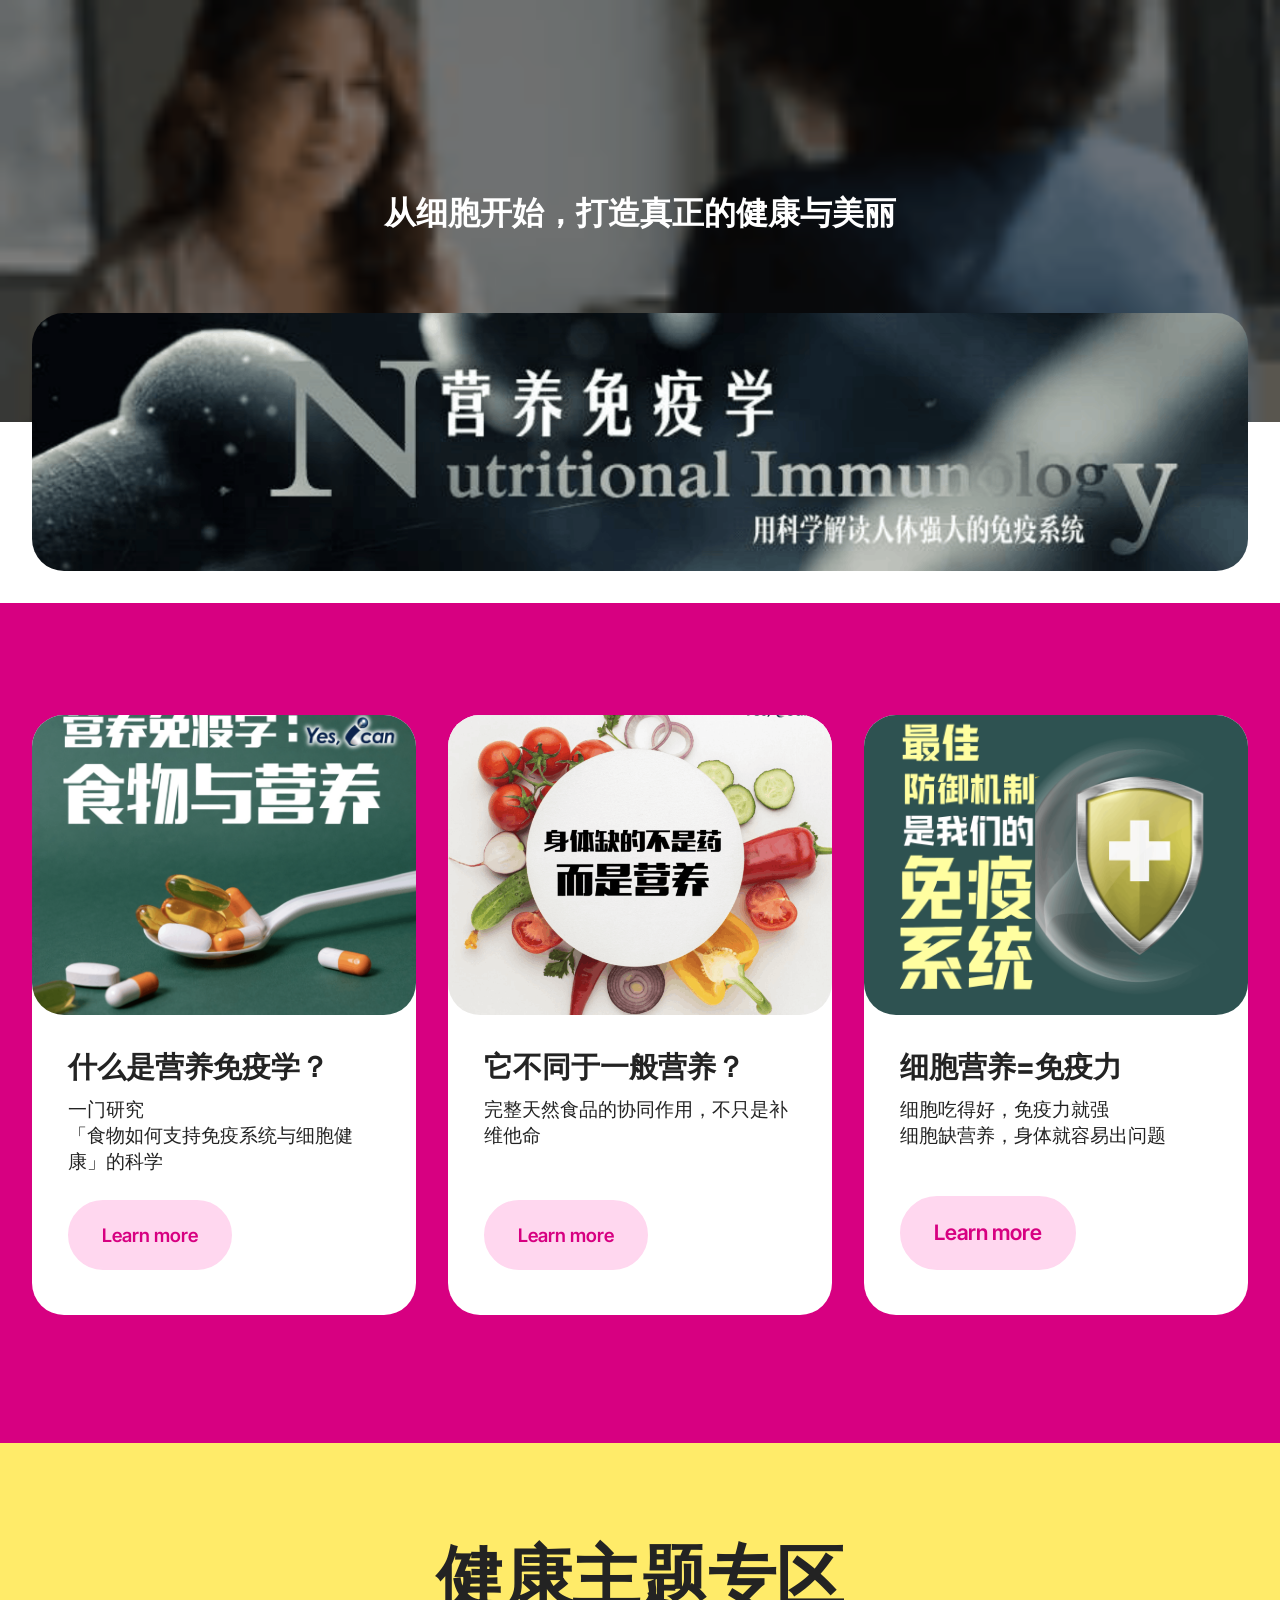
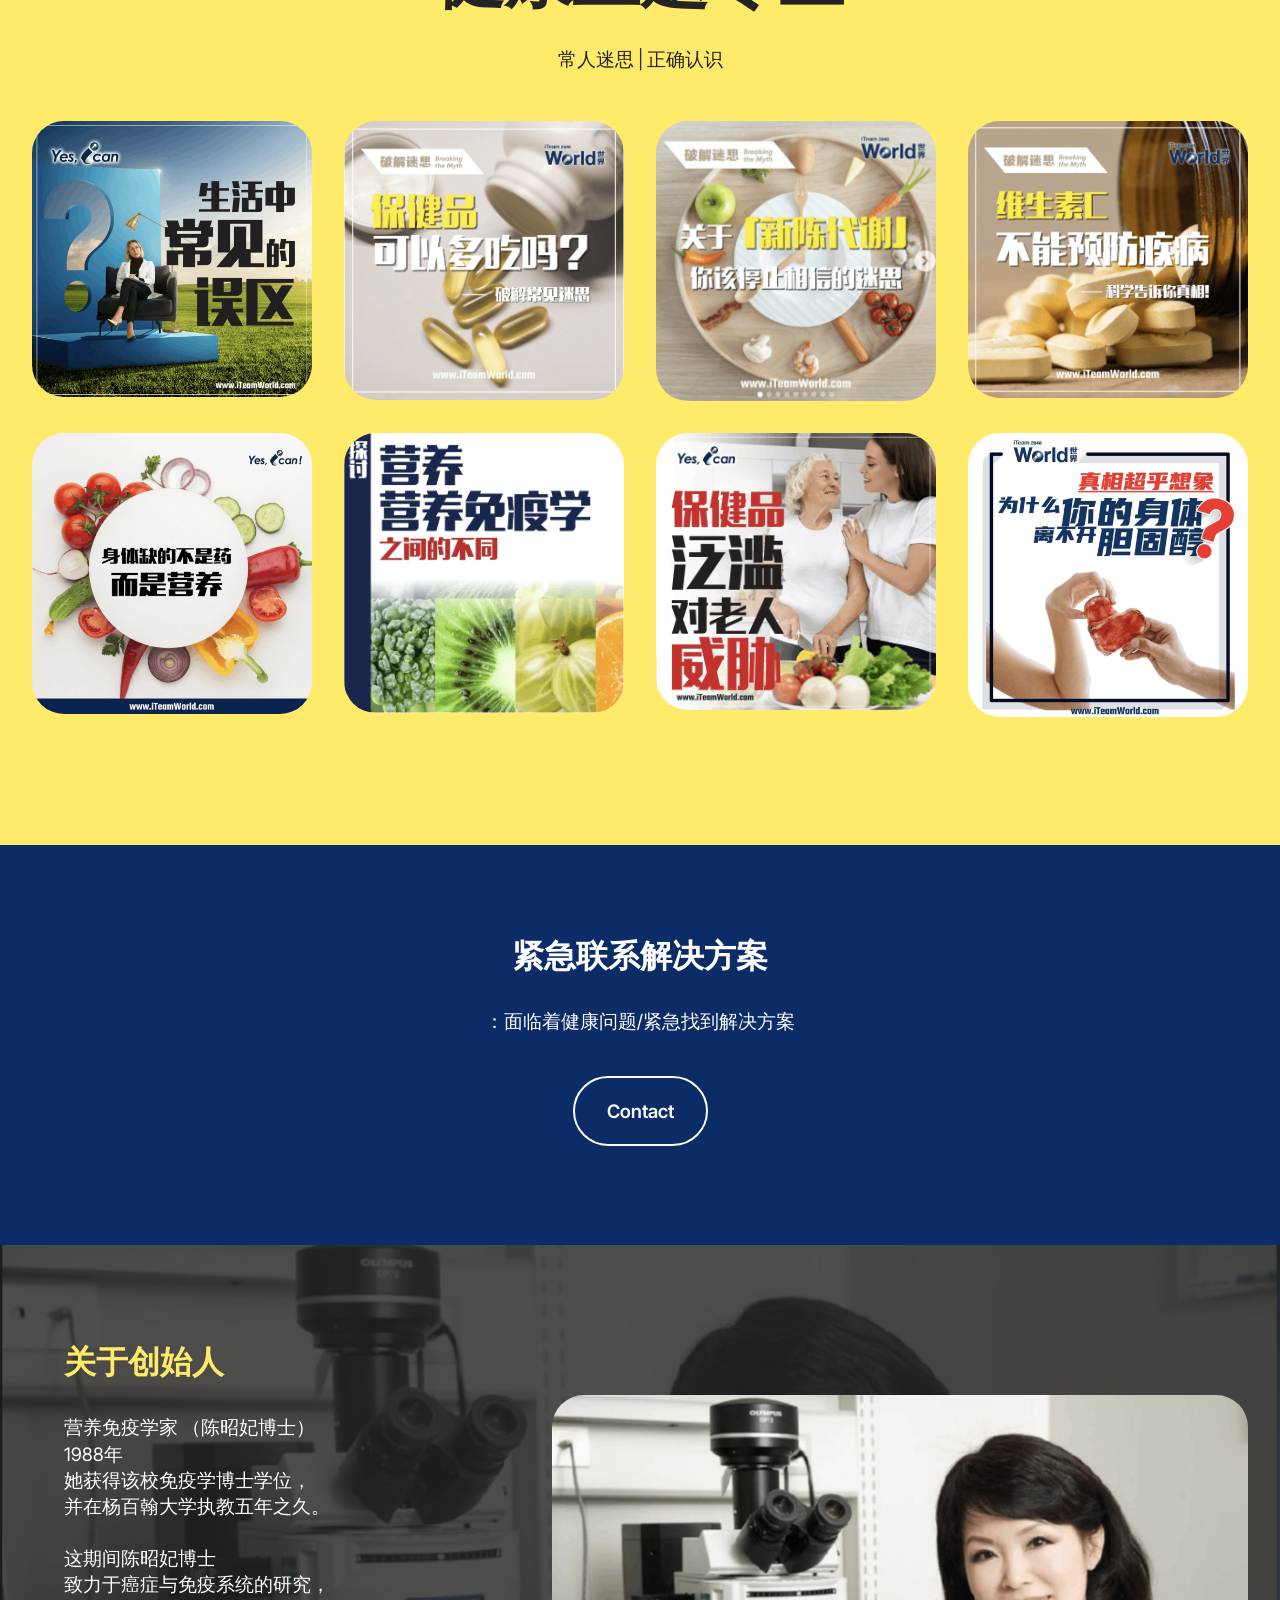
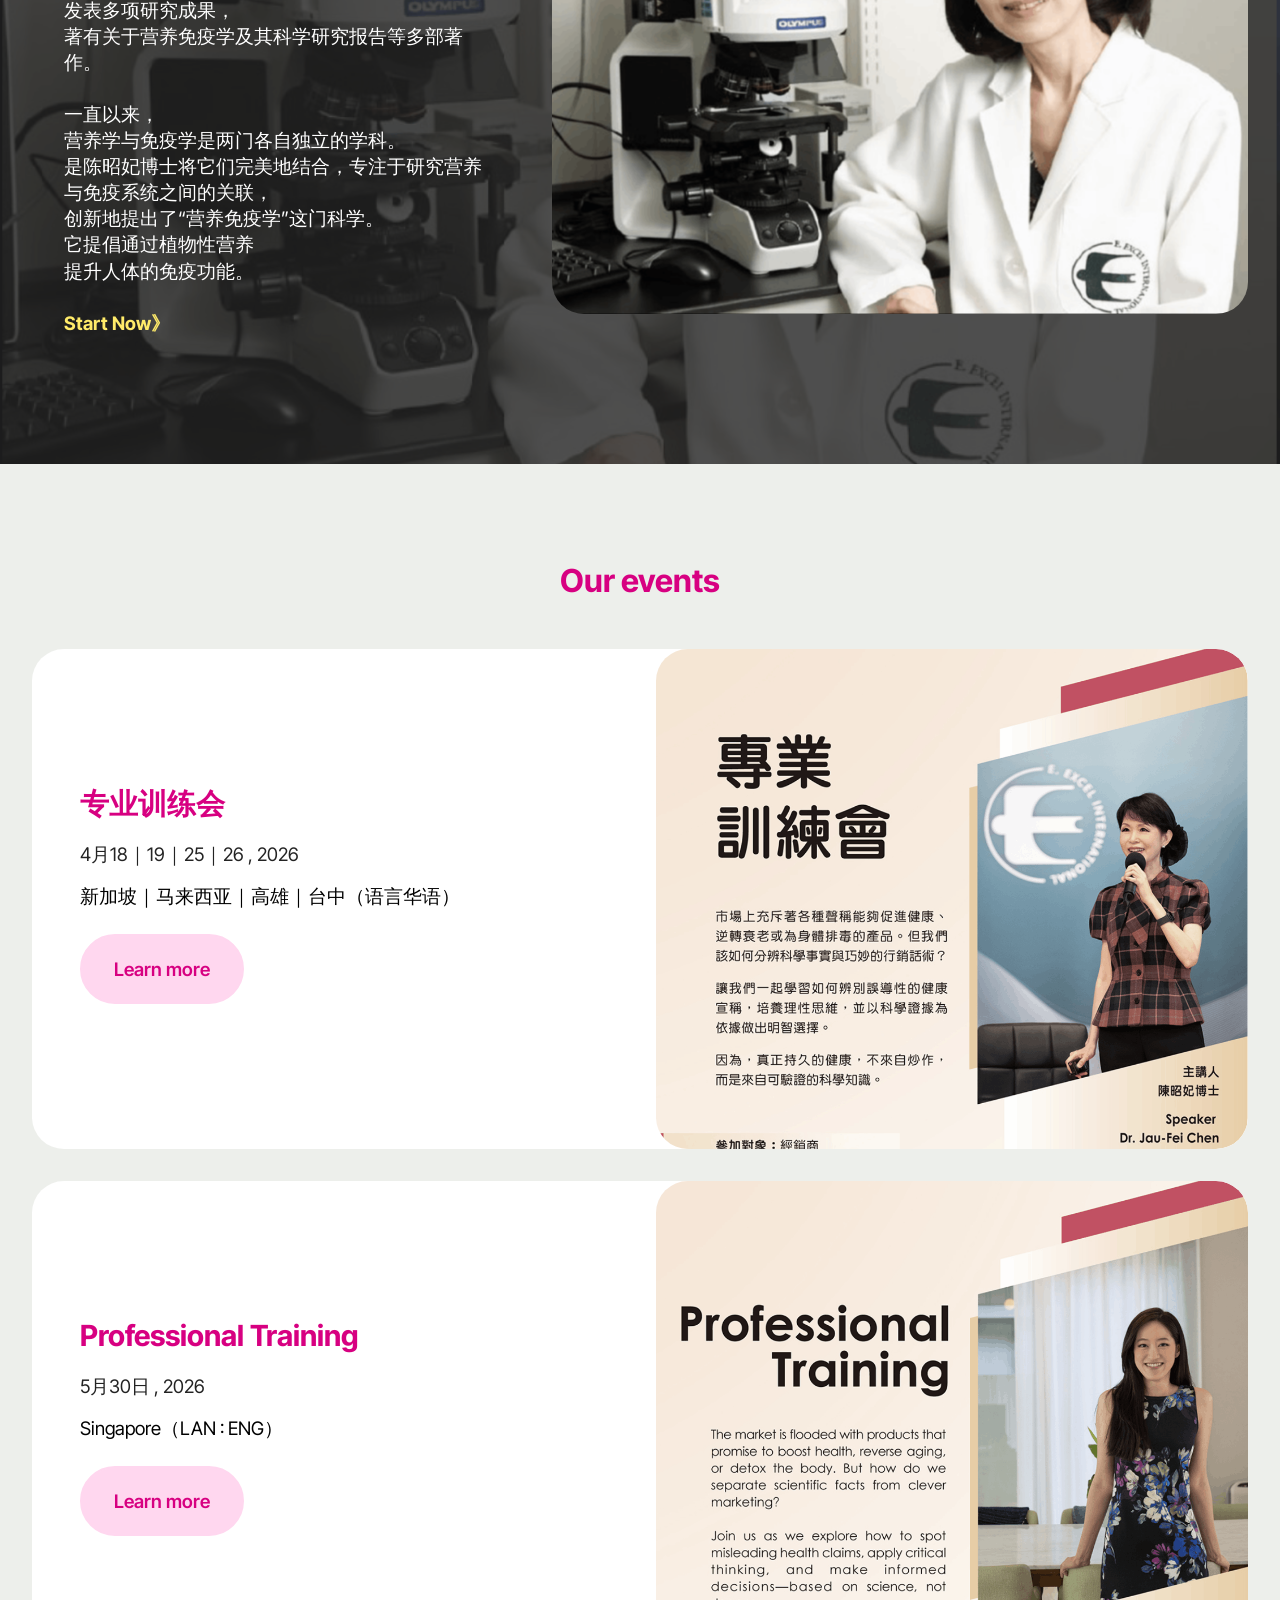
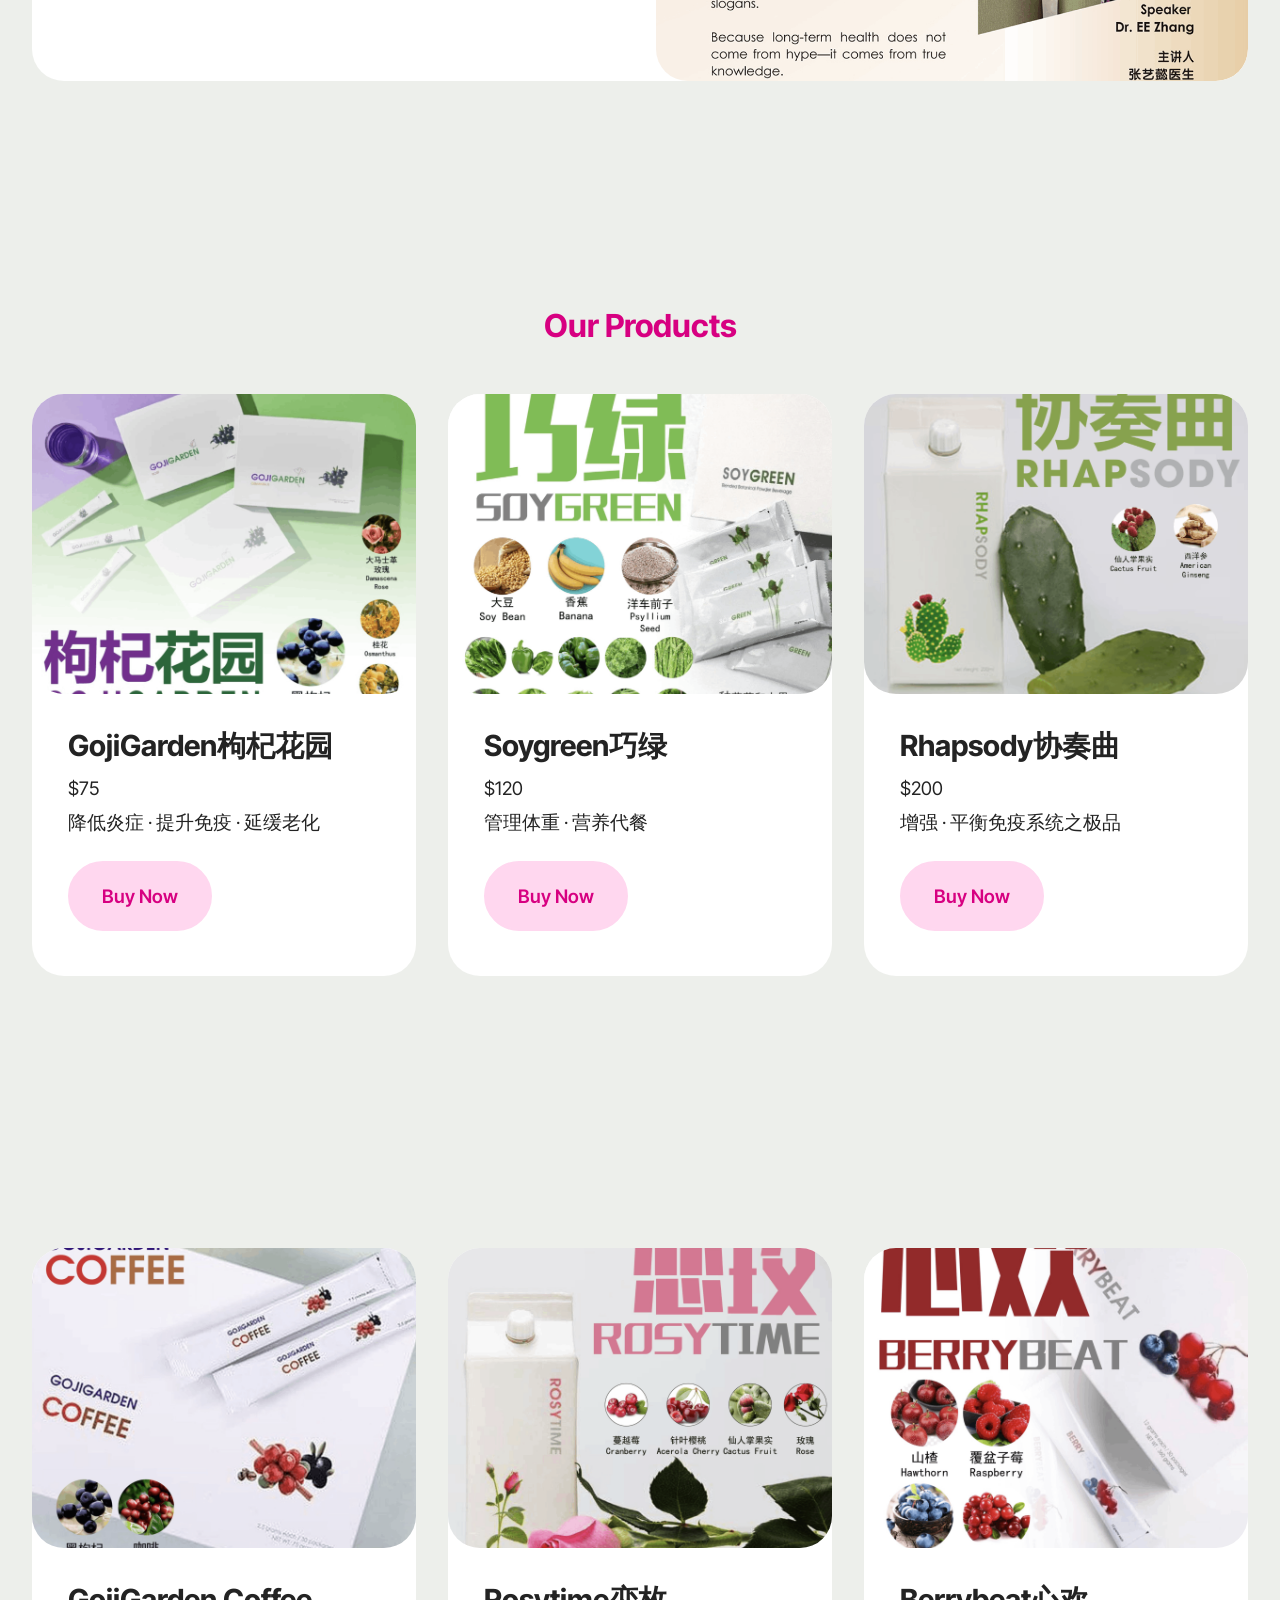
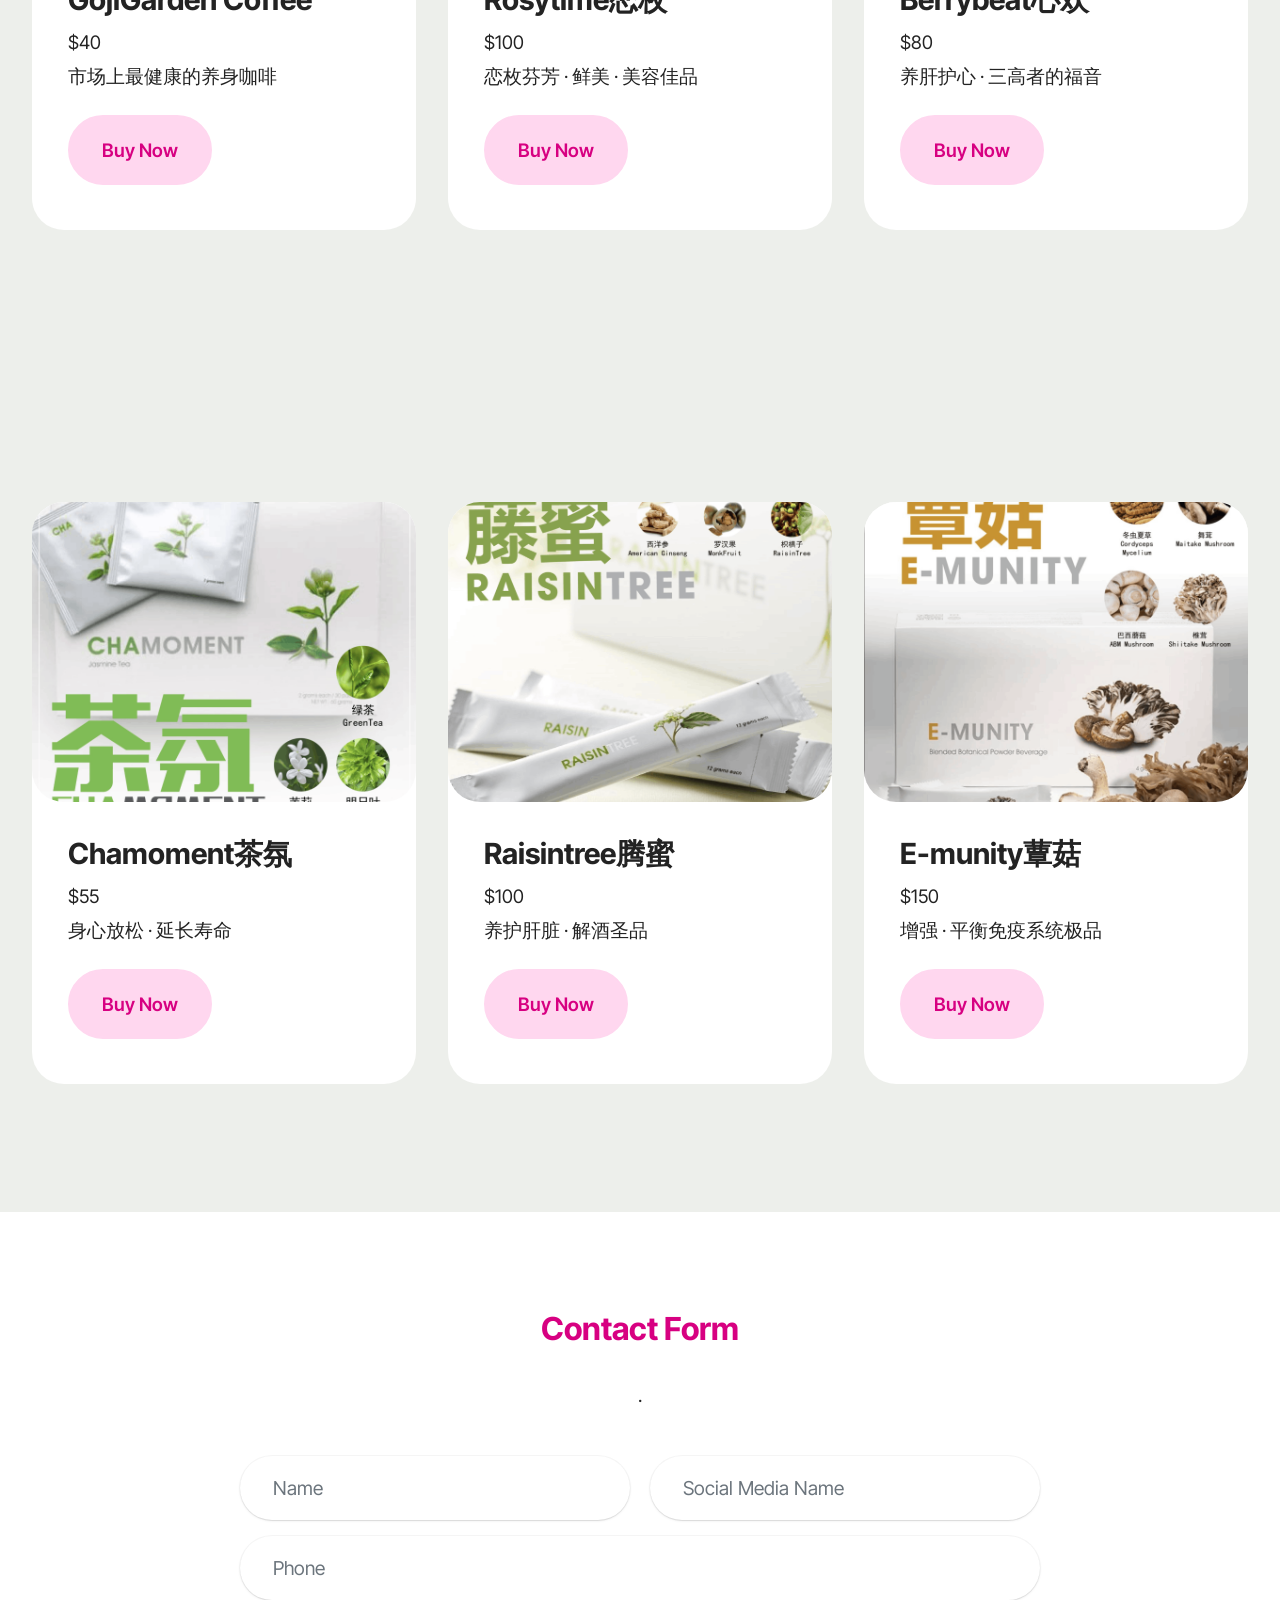
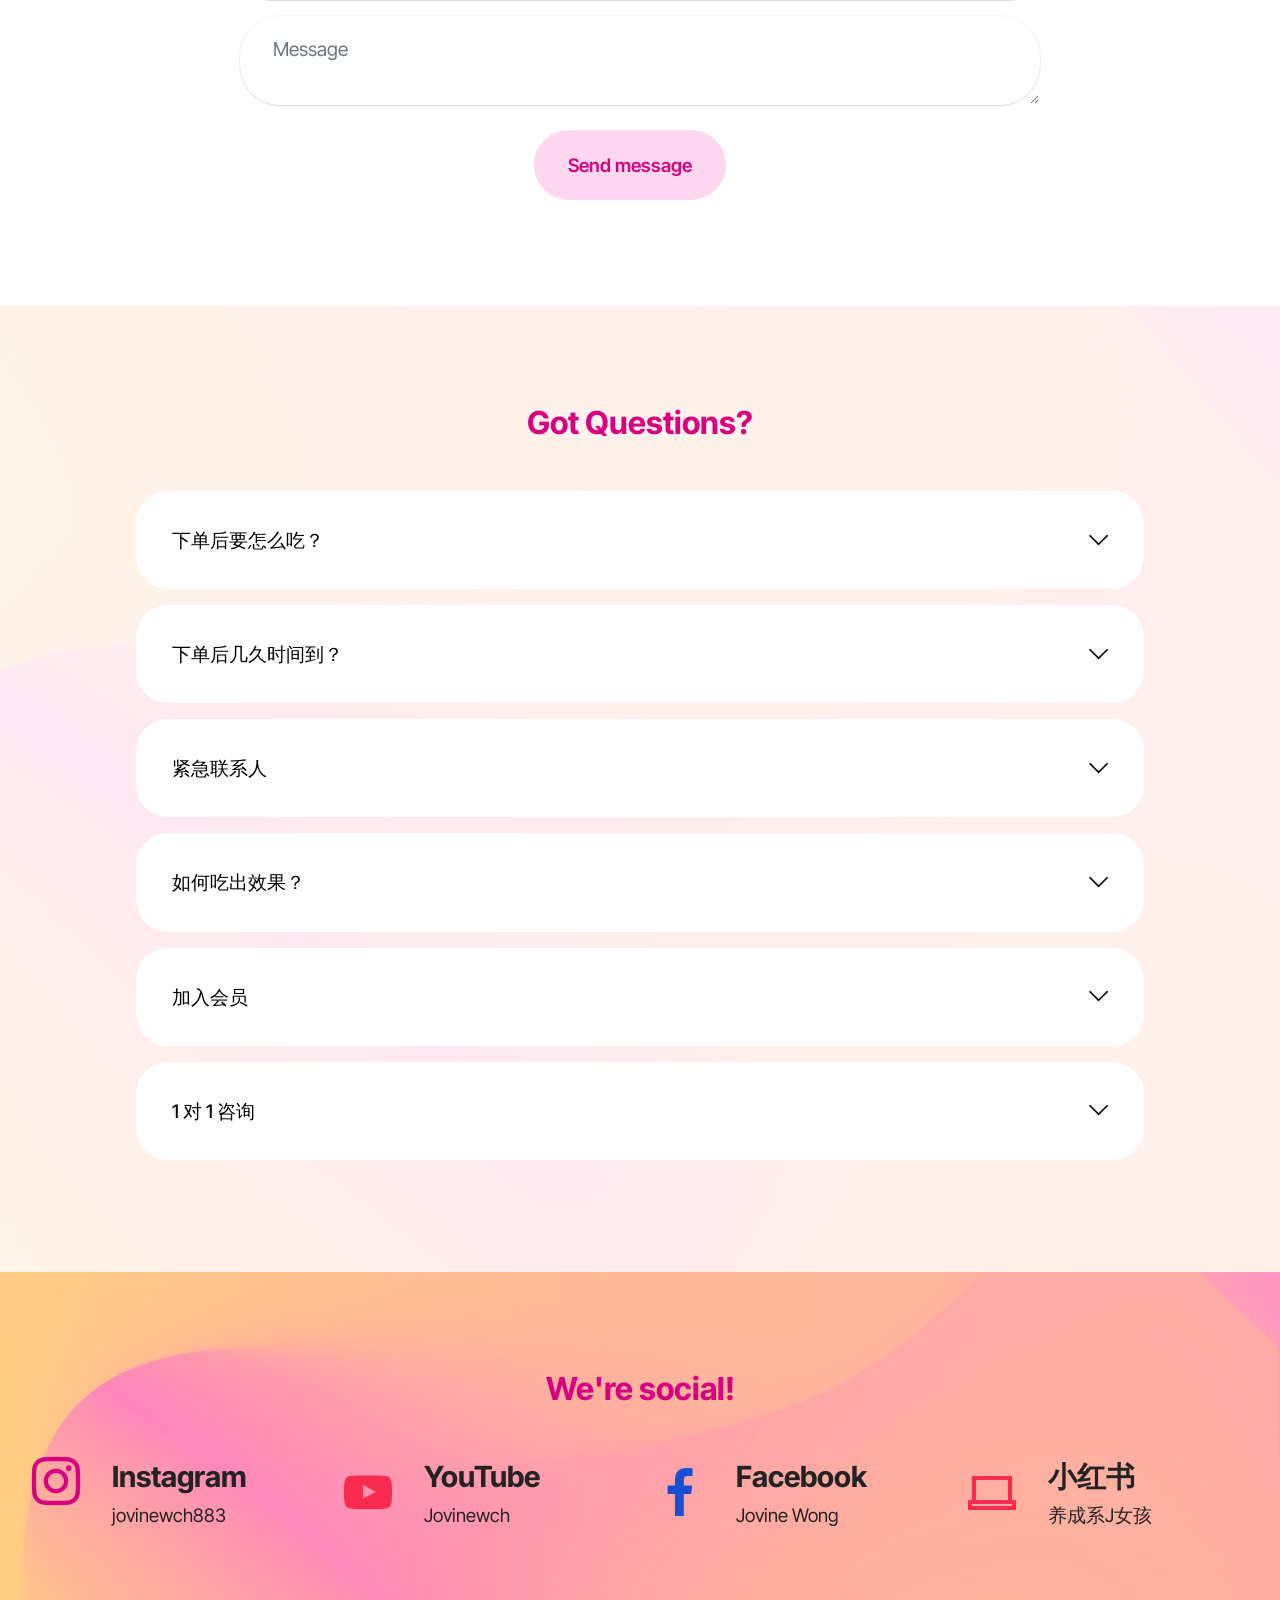
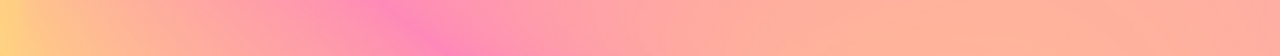
==== commit c46beaf8: "Update index.html" ====
--- a/index.html
+++ b/index.html
@@ -775,9 +775,9 @@
 			</div>
 		</div>
 	</div>
-</section><section class="display-7" style="padding: 0;align-items: center;justify-content: center;flex-wrap: wrap;    align-content: center;display: flex;position: relative;height: 4rem;"><a href="https://mobiri.se/4250570" style="flex: 1 1;height: 4rem;position: absolute;width: 100%;z-index: 1;"><img alt="" style="height: 4rem;" src="[data-uri]"></a><p style="margin: 0;text-align: center;" class="display-7">&#8204;</p><a style="z-index:1" href="https://mobirise.com/builder/ai-website-creator.html">Best AI Website Creator</a></section><script src="assets/bootstrap/js/bootstrap.bundle.min.js"></script>  <script src="assets/parallax/jarallax.js"></script>  <script src="assets/smoothscroll/smooth-scroll.js"></script>  <script src="assets/ytplayer/index.js"></script>  <script src="assets/masonry/masonry.pkgd.min.js"></script>  <script src="assets/imagesloaded/imagesloaded.pkgd.min.js"></script>  <script src="assets/mbr-switch-arrow/mbr-switch-arrow.js"></script>  <script src="assets/theme/js/script.js"></script>  <script src="assets/gallery/player.min.js"></script>  <script src="assets/gallery/script.js"></script>  <script src="assets/formoid/formoid.min.js"></script>  
+</section>
   
   
   <input name="animation" type="hidden">
   </body>
-</html>+</html>
